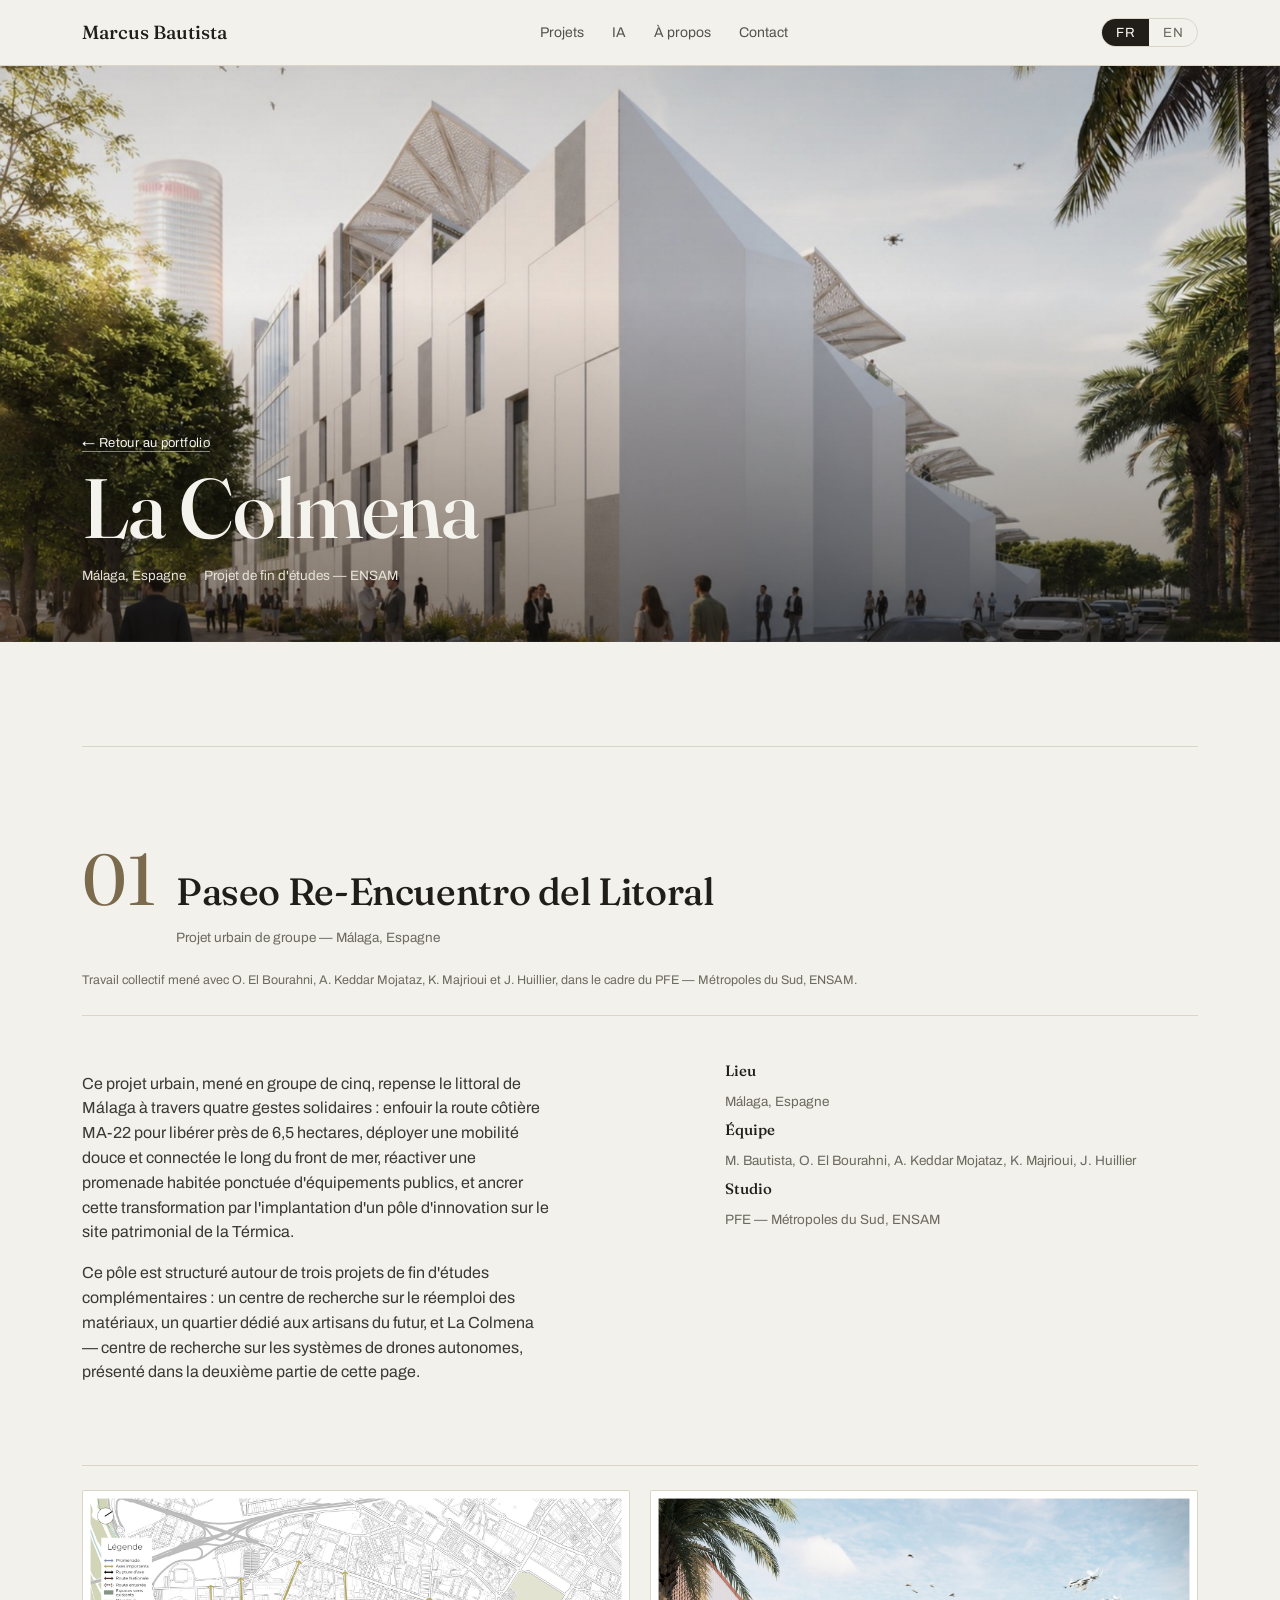
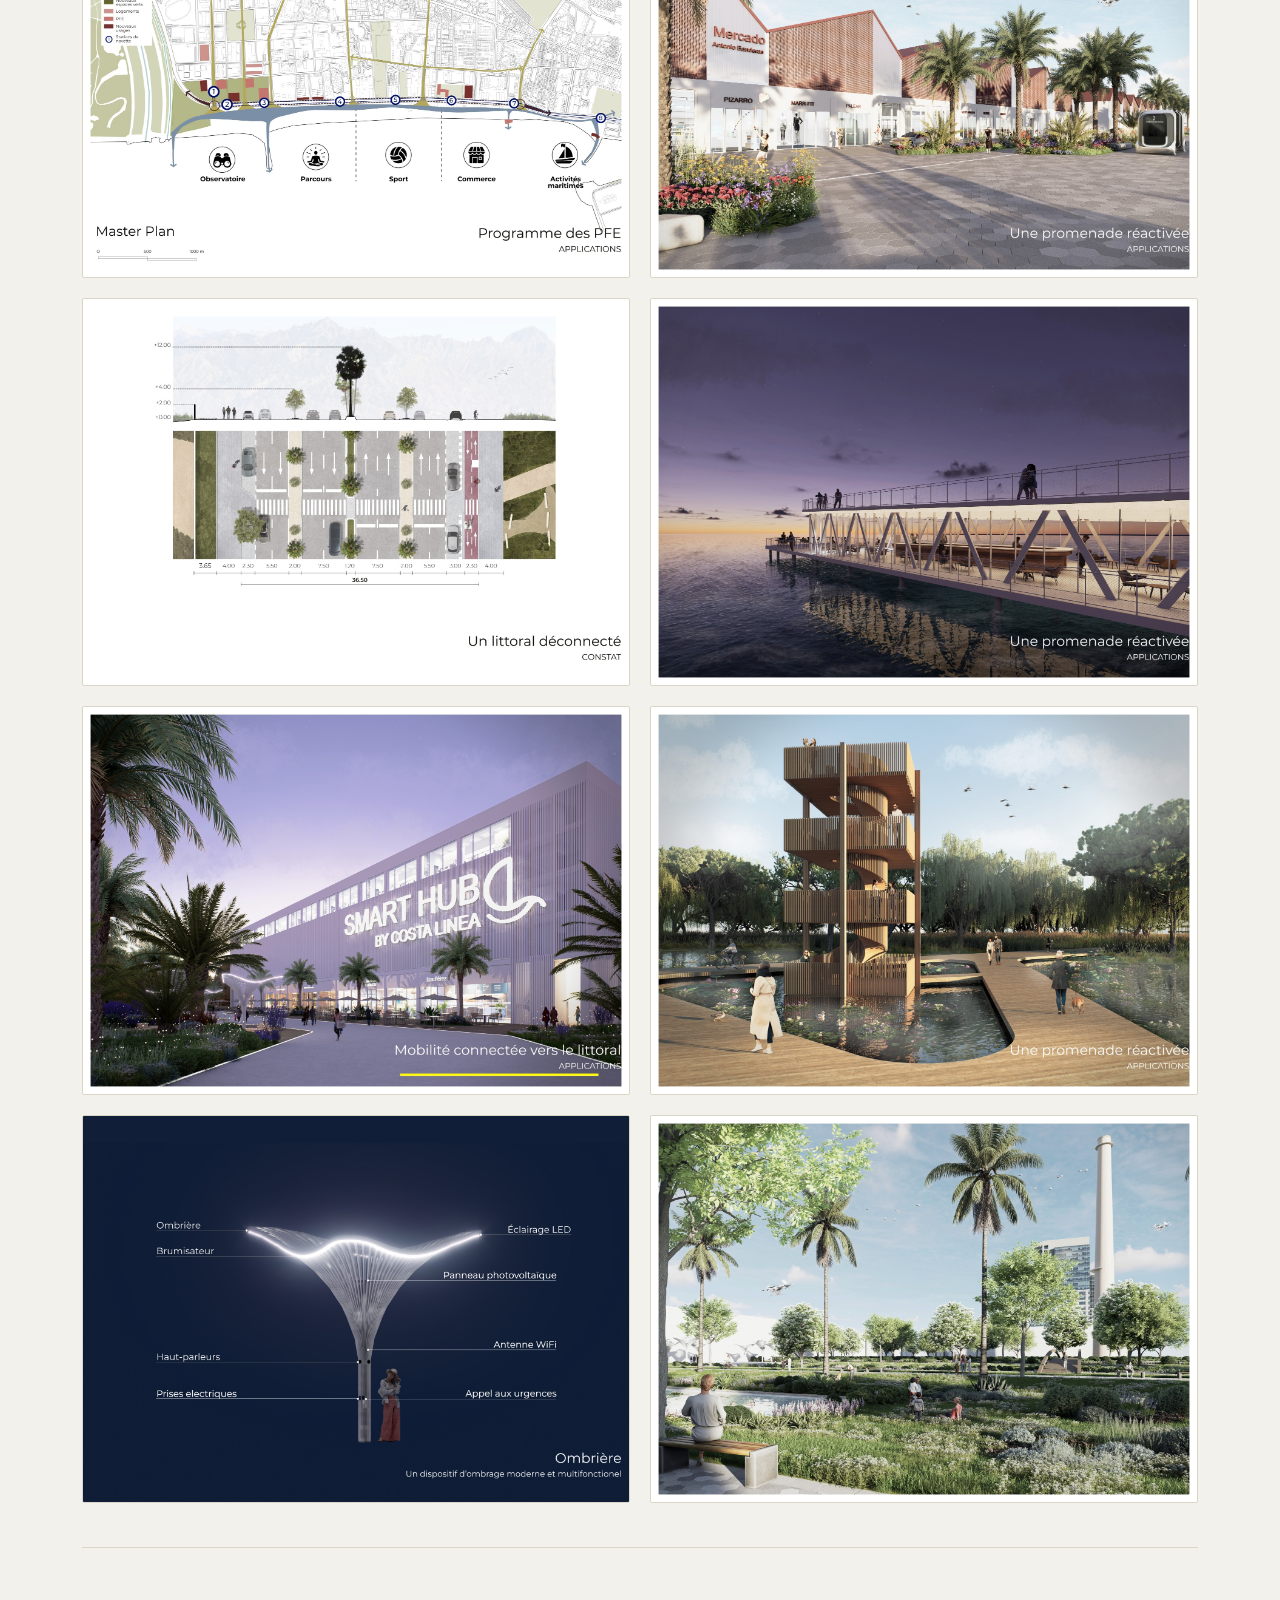
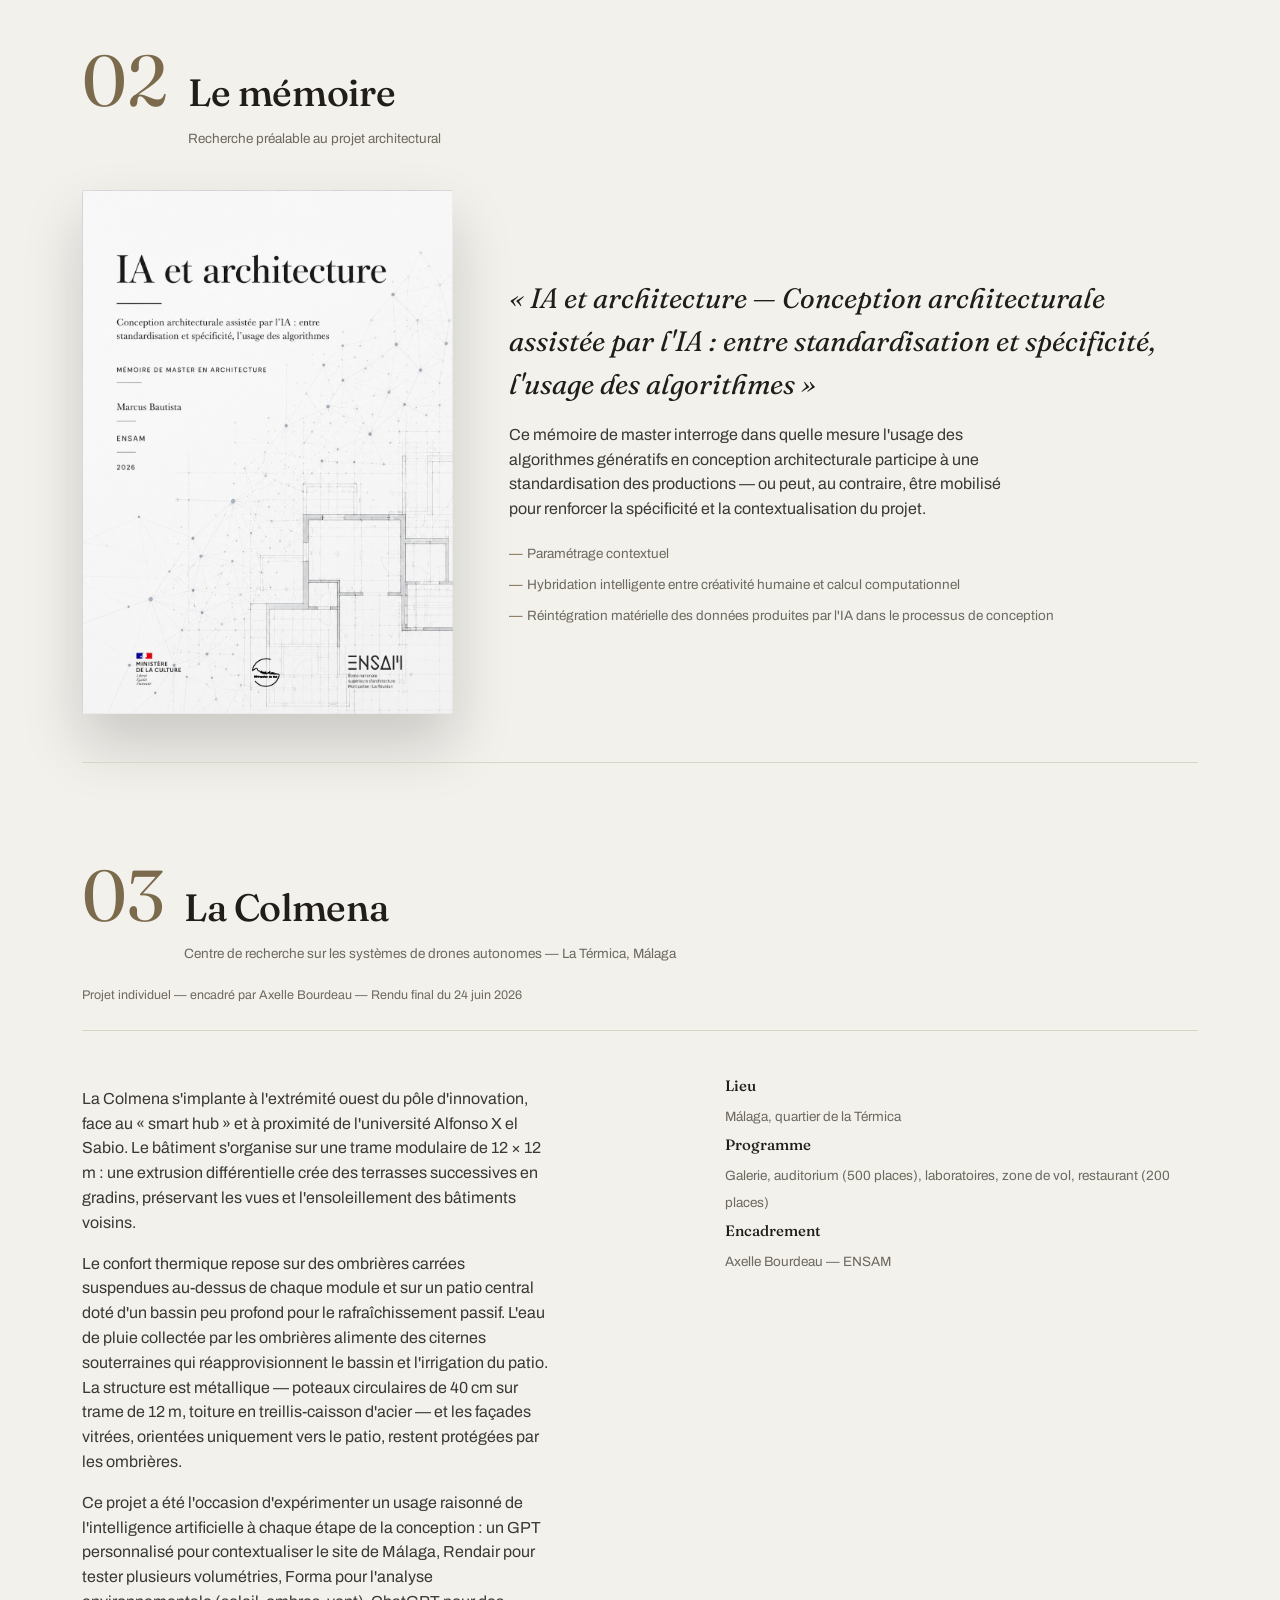
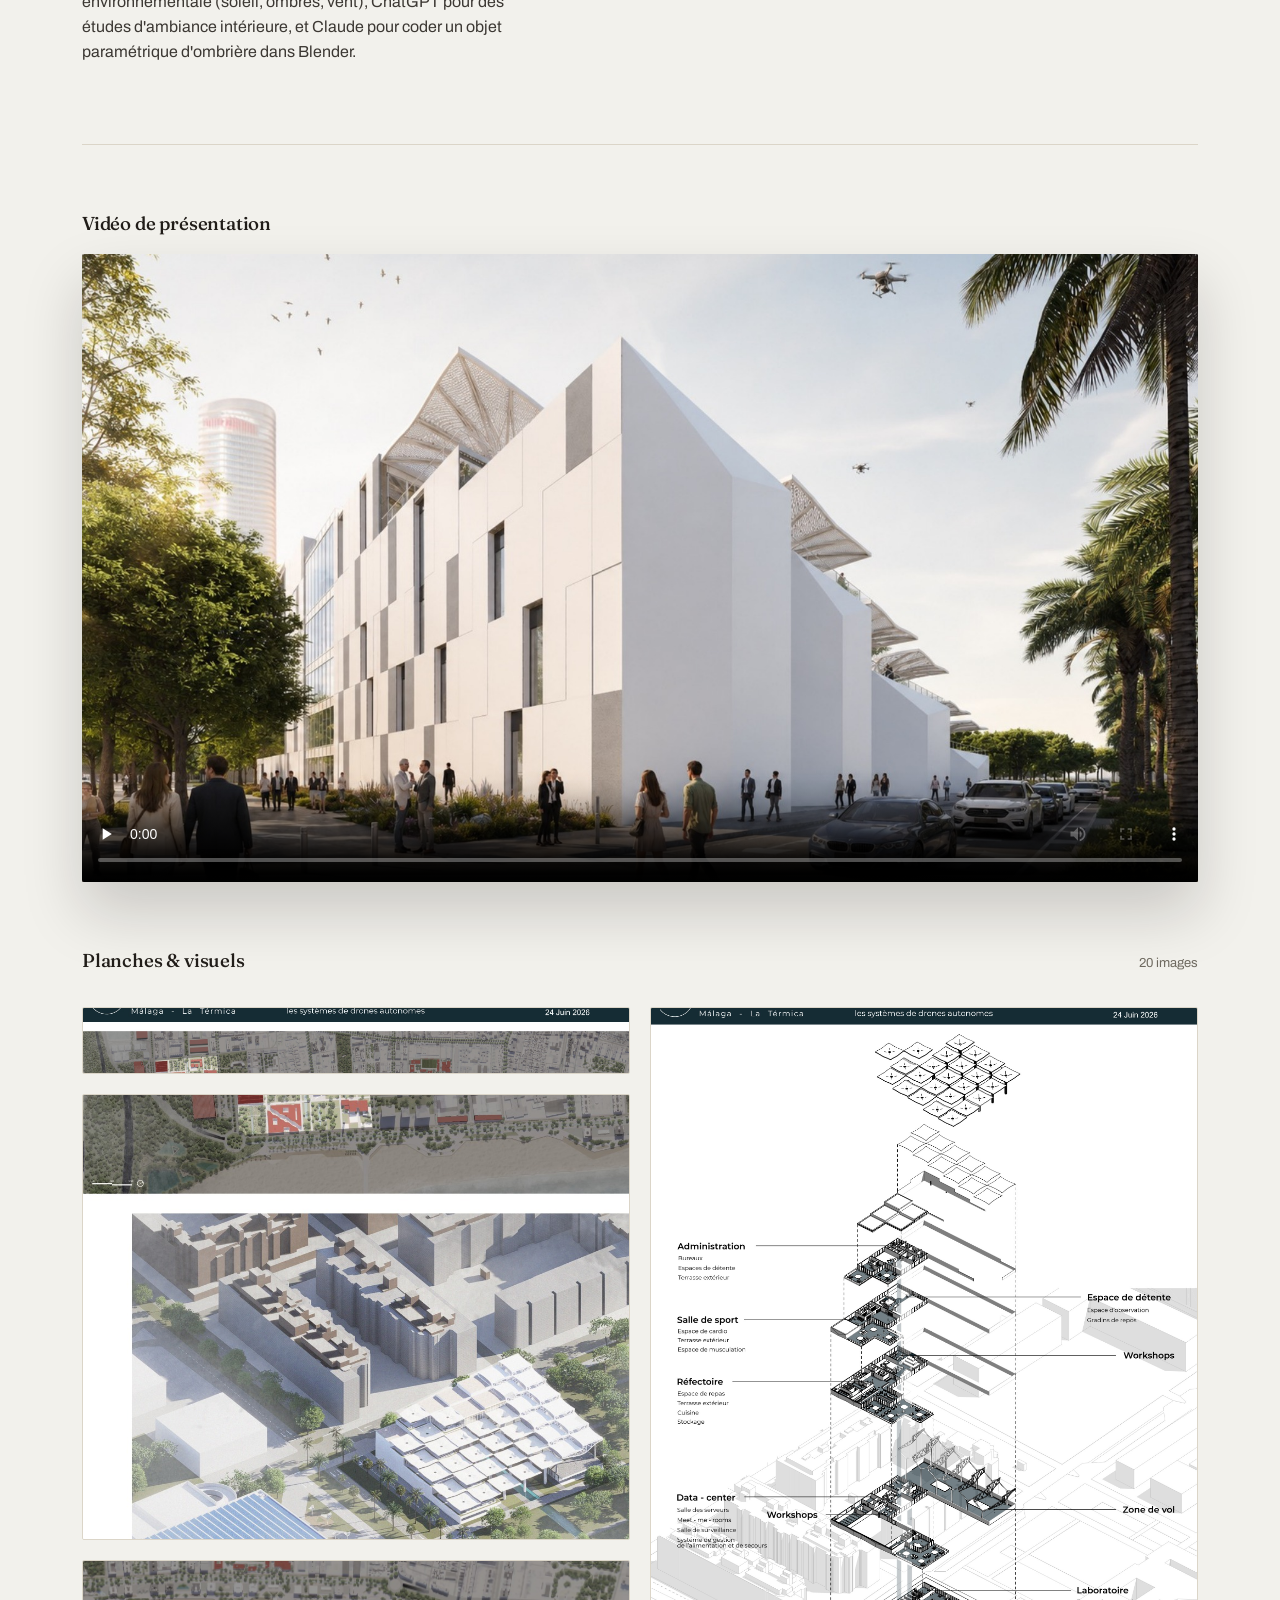
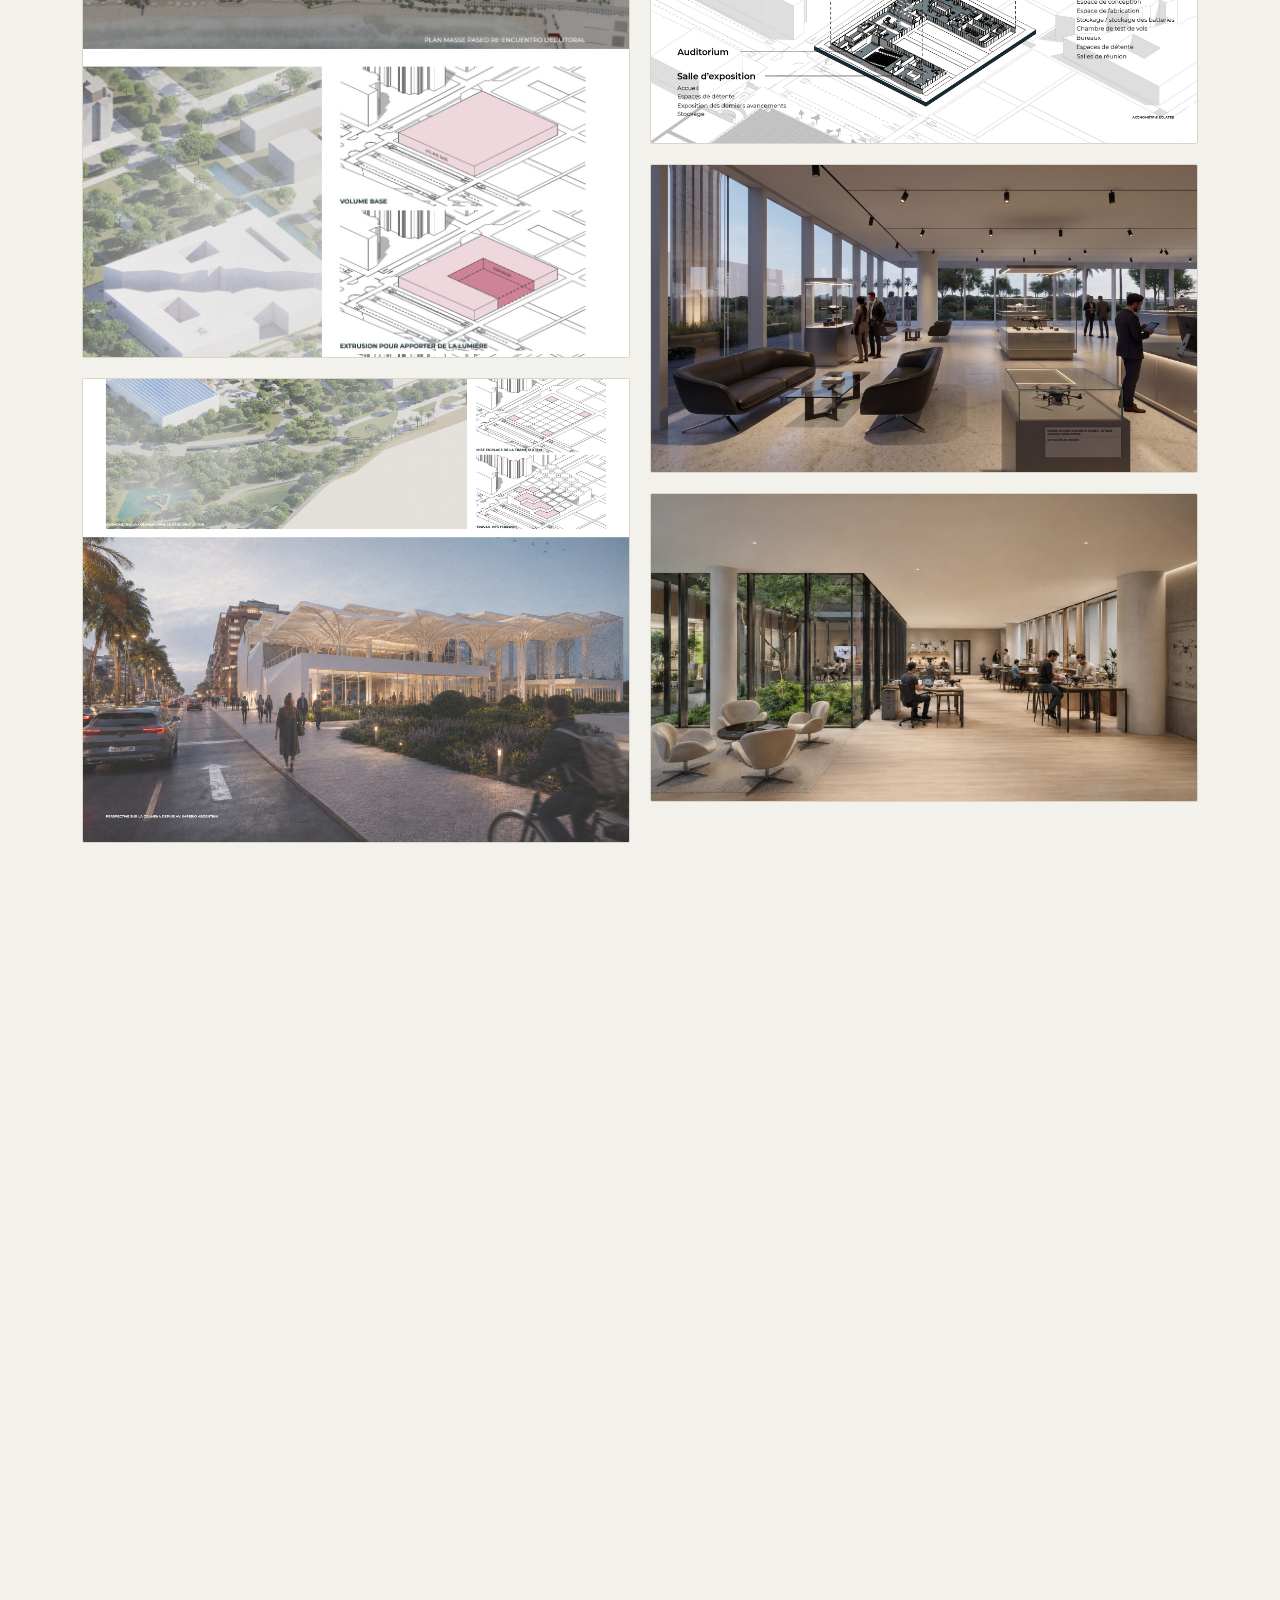
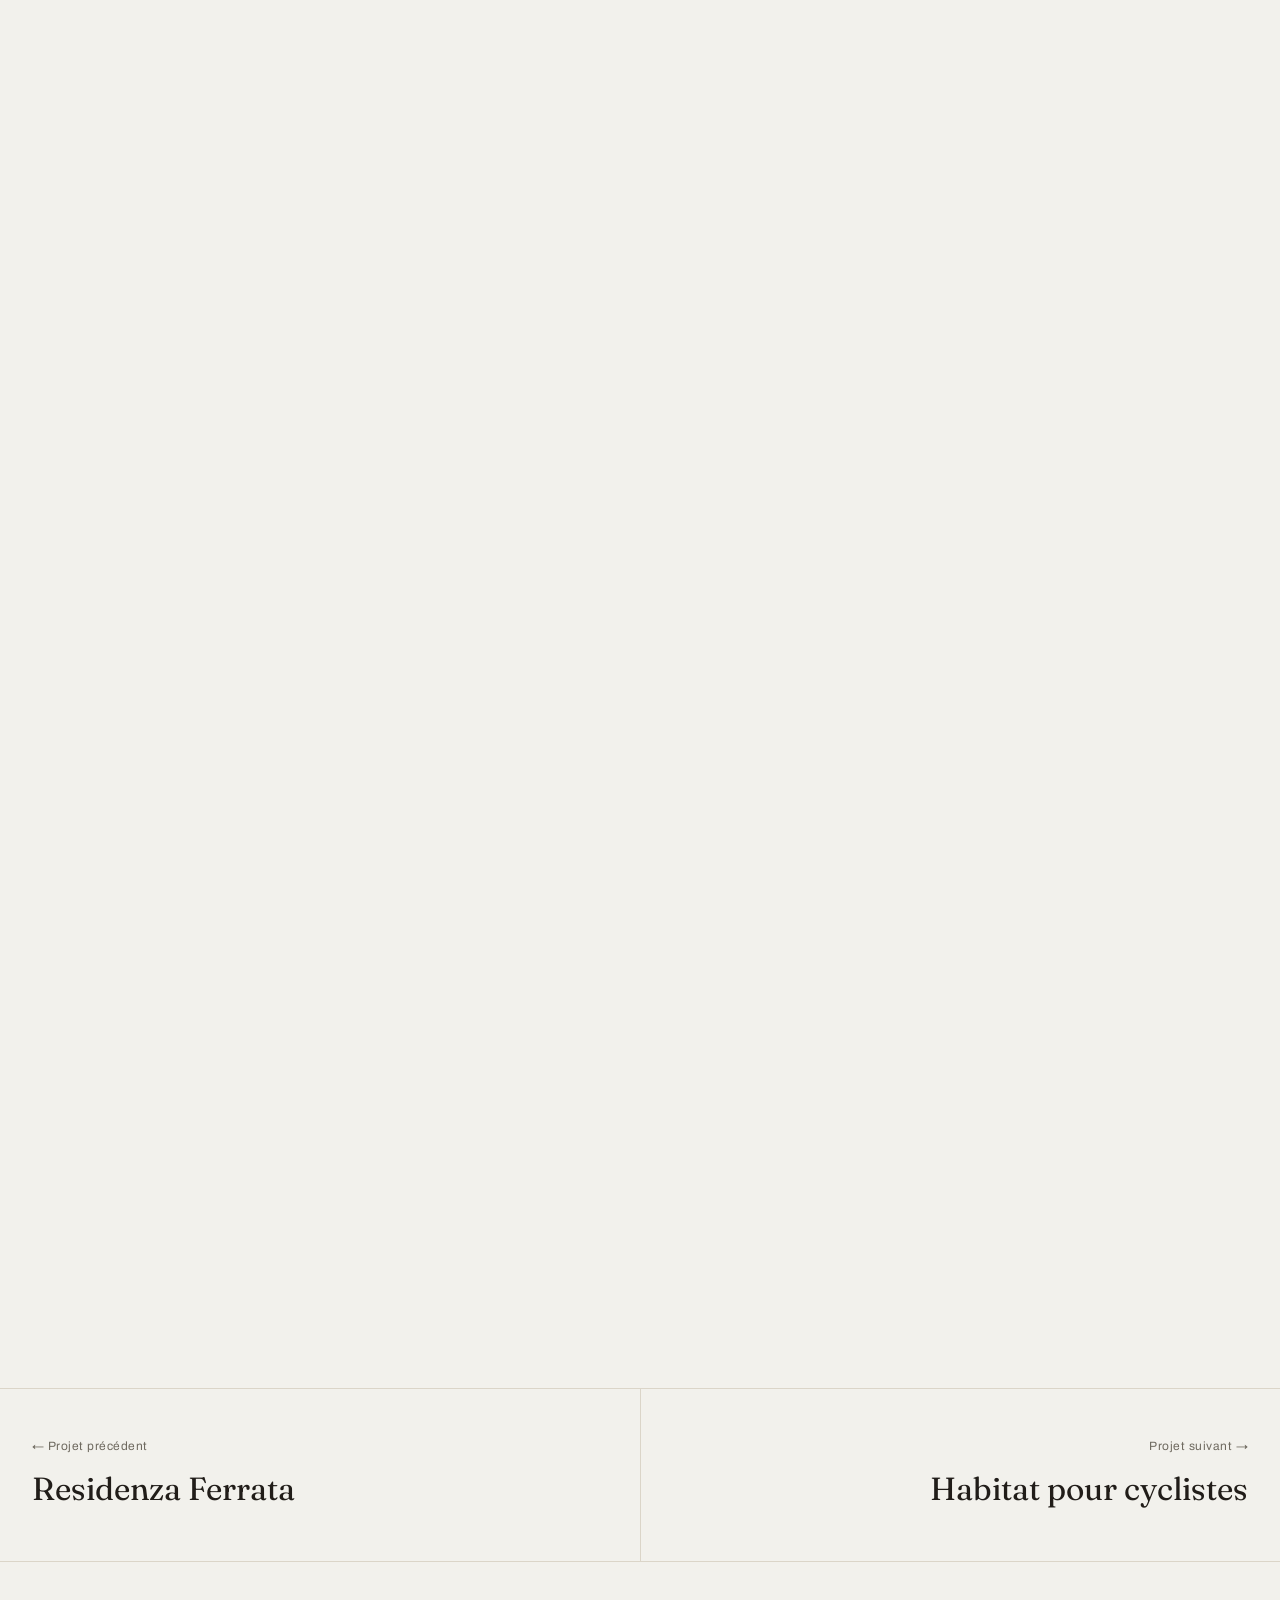
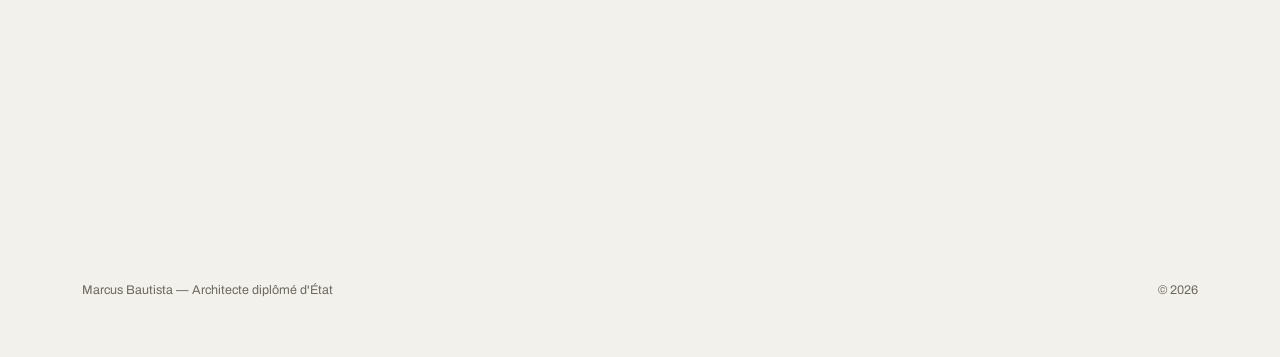
==== proyectos/colmena.html @ 97f04e9f "Agregar dos ultimos proyectos: Residenza Ferrata (S8) y La Colmena (PFE, con proyecto urbano de grup" ====
<!DOCTYPE html>
<html lang="fr">
<head>
<meta charset="UTF-8">
<meta name="viewport" content="width=device-width, initial-scale=1.0">
<title>La Colmena — Marcus Bautista</title>
<meta name="description" content="La Colmena — Projet de fin d'études, Málaga — Marcus Bautista, portfolio d'architecture.">
<link rel="preconnect" href="https://fonts.googleapis.com">
<link rel="preconnect" href="https://fonts.gstatic.com" crossorigin>
<link href="https://fonts.googleapis.com/css2?family=Fraunces:ital,opsz,wght@0,9..144,300;0,9..144,400;0,9..144,500;0,9..144,600;1,9..144,400;1,9..144,500&family=Archivo:wght@400;500;600&display=swap" rel="stylesheet">
<link rel="stylesheet" href="../assets/css/style.css">
</head>
<body data-lang="fr">

<header class="site">
  <div class="wrap">
    <a href="../index.html" class="brand">Marcus Bautista</a>
    <nav class="main">
      <a href="../index.html#projets"><span class="fr">Projets</span><span class="en">Work</span></a>
      <a href="../index.html#ia"><span class="fr">IA</span><span class="en">AI</span></a>
      <a href="../index.html#about"><span class="fr">À propos</span><span class="en">About</span></a>
      <a href="../index.html#contact">Contact</a>
    </nav>
    <div class="langswitch">
      <button data-setlang="fr" class="active">FR</button>
      <button data-setlang="en">EN</button>
    </div>
  </div>
</header>

<section class="hero sub" id="top">
  <img src="../assets/proyectos/colmena/colmena-20.jpg" alt="La Colmena">
  <div class="scrim"></div>
  <div class="content">
    <div class="breadcrumb"><a href="../index.html#projets">&larr; <span class="fr">Retour au portfolio</span><span class="en">Back to portfolio</span></a></div>
    <h1>La Colmena</h1>
    <div class="tag-row">
      <span>Málaga, Espagne</span>
      <span><span class="fr">Projet de fin d'études — ENSAM</span><span class="en">Graduation project — ENSAM</span></span>
    </div>
  </div>
</section>

<section class="project-body">
  <div class="wrap">

    <!-- PART 1 — URBAN PROJECT -->
    <div class="part-divider reveal">
      <div class="part-num">01</div>
      <div class="part-title">
        <h2><span class="fr">Paseo Re-Encuentro del Litoral</span><span class="en">Paseo Re-Encuentro del Litoral</span></h2>
        <div class="sub"><span class="fr">Projet urbain de groupe — Málaga, Espagne</span><span class="en">Group urban project — Málaga, Spain</span></div>
      </div>
    </div>
    <div class="part-credit">
      <span class="fr">Travail collectif mené avec O. El Bourahni, A. Keddar Mojataz, K. Majrioui et J. Huillier, dans le cadre du PFE — Métropoles du Sud, ENSAM.</span>
      <span class="en">Group work carried out with O. El Bourahni, A. Keddar Mojataz, K. Majrioui and J. Huillier, as part of the PFE — Métropoles du Sud studio, ENSAM.</span>
    </div>

    <div class="project-lead reveal">
      <div class="text">
        <p class="fr">Ce projet urbain, mené en groupe de cinq, repense le littoral de Málaga à travers quatre gestes solidaires : enfouir la route côtière MA-22 pour libérer près de 6,5 hectares, déployer une mobilité douce et connectée le long du front de mer, réactiver une promenade habitée ponctuée d'équipements publics, et ancrer cette transformation par l'implantation d'un pôle d'innovation sur le site patrimonial de la Térmica.</p>
        <p class="fr">Ce pôle est structuré autour de trois projets de fin d'études complémentaires : un centre de recherche sur le réemploi des matériaux, un quartier dédié aux artisans du futur, et La Colmena — centre de recherche sur les systèmes de drones autonomes, présenté dans la deuxième partie de cette page.</p>
        <p class="en">This urban project, developed by a team of five, rethinks Málaga's coastline through four complementary moves: burying the MA-22 coastal road to free up nearly 6.5 hectares, introducing soft, connected mobility along the waterfront, reactivating an inhabited promenade punctuated with public amenities, and anchoring the transformation with an innovation hub on the heritage site of La Térmica.</p>
        <p class="en">This hub is structured around three complementary graduation projects: a research centre on material reuse, a district for the "artisans of the future," and La Colmena — a research centre for autonomous drone systems, presented in the second part of this page.</p>
      </div>
      <div class="facts">
      <div><strong><span class="fr">Lieu</span><span class="en">Location</span></strong>Málaga, Espagne</div>
      <div><strong><span class="fr">Équipe</span><span class="en">Team</span></strong>M. Bautista, O. El Bourahni, A. Keddar Mojataz, K. Majrioui, J. Huillier</div>
      <div><strong><span class="fr">Studio</span><span class="en">Studio</span></strong><span class="fr">PFE — Métropoles du Sud, ENSAM</span><span class="en">PFE — Métropoles du Sud, ENSAM</span></div>
      </div>
    </div>

    <div class="gallery-grid">
      <figure class="reveal"><img src="../assets/proyectos/urbano/urbano-01.jpg" alt="urbano — Plan masse et programme des PFE" data-full="../assets/proyectos/urbano/urbano-01.jpg" loading="lazy"></figure>
      <figure class="reveal"><img src="../assets/proyectos/urbano/urbano-02.jpg" alt="urbano — Palette minérale et végétale" data-full="../assets/proyectos/urbano/urbano-02.jpg" loading="lazy"></figure>
      <figure class="reveal"><img src="../assets/proyectos/urbano/urbano-03.jpg" alt="urbano — Smart Hub by Costa Linea" data-full="../assets/proyectos/urbano/urbano-03.jpg" loading="lazy"></figure>
      <figure class="reveal"><img src="../assets/proyectos/urbano/urbano-04.jpg" alt="urbano — Ombrière, dispositif connecté" data-full="../assets/proyectos/urbano/urbano-04.jpg" loading="lazy"></figure>
      <figure class="reveal"><img src="../assets/proyectos/urbano/urbano-05.jpg" alt="urbano — Mercado Antonio Banderas" data-full="../assets/proyectos/urbano/urbano-05.jpg" loading="lazy"></figure>
      <figure class="reveal"><img src="../assets/proyectos/urbano/urbano-06.jpg" alt="urbano — Ponton-restaurant au crépuscule" data-full="../assets/proyectos/urbano/urbano-06.jpg" loading="lazy"></figure>
      <figure class="reveal"><img src="../assets/proyectos/urbano/urbano-07.jpg" alt="urbano — Tour d'observation en bois" data-full="../assets/proyectos/urbano/urbano-07.jpg" loading="lazy"></figure>
      <figure class="reveal"><img src="../assets/proyectos/urbano/urbano-08.jpg" alt="urbano — Vue sur le parc et la cheminée de la Térmica" data-full="../assets/proyectos/urbano/urbano-08.jpg" loading="lazy"></figure>
    </div>

    <!-- PART 2 — MEMOIRE TRANSITION -->
    <div class="part-divider reveal">
      <div class="part-num">02</div>
      <div class="part-title">
        <h2><span class="fr">Le mémoire</span><span class="en">The dissertation</span></h2>
        <div class="sub"><span class="fr">Recherche préalable au projet architectural</span><span class="en">Research preceding the architecture project</span></div>
      </div>
    </div>

    <div class="memoire-card reveal">
      <figure><img src="../assets/proyectos/colmena/memoire-cover.jpg" alt="Mémoire — IA et architecture"></figure>
      <div class="text">
        <div class="thesis-title">
          <span class="fr">« IA et architecture — Conception architecturale assistée par l'IA : entre standardisation et spécificité, l'usage des algorithmes »</span>
          <span class="en">“AI and Architecture — AI-assisted architectural design: between standardisation and specificity, the use of algorithms”</span>
        </div>
        <p class="fr">Ce mémoire de master interroge dans quelle mesure l'usage des algorithmes génératifs en conception architecturale participe à une standardisation des productions — ou peut, au contraire, être mobilisé pour renforcer la spécificité et la contextualisation du projet.</p>
        <p class="en">This master's dissertation examines the extent to which the use of generative algorithms in architectural design contributes to a standardisation of output — or can, on the contrary, be mobilised to reinforce the specificity and contextual grounding of a project.</p>
        <ul class="axes-list">
          <li><span class="fr">Paramétrage contextuel</span><span class="en">Contextual parameterisation</span></li>
          <li><span class="fr">Hybridation intelligente entre créativité humaine et calcul computationnel</span><span class="en">Intelligent hybridisation of human creativity and computation</span></li>
          <li><span class="fr">Réintégration matérielle des données produites par l'IA dans le processus de conception</span><span class="en">Material reintegration of AI-generated data into the design process</span></li>
        </ul>
      </div>
    </div>

    <!-- PART 3 — LA COLMENA -->
    <div class="part-divider reveal">
      <div class="part-num">03</div>
      <div class="part-title">
        <h2>La Colmena</h2>
        <div class="sub"><span class="fr">Centre de recherche sur les systèmes de drones autonomes — La Térmica, Málaga</span><span class="en">Research centre for autonomous drone systems — La Térmica, Málaga</span></div>
      </div>
    </div>
    <div class="part-credit">
      <span class="fr">Projet individuel — encadré par Axelle Bourdeau — Rendu final du 24 juin 2026</span>
      <span class="en">Individual project — supervised by Axelle Bourdeau — Final review, 24 June 2026</span>
    </div>

    <div class="project-lead reveal">
      <div class="text">
        <p class="fr">La Colmena s'implante à l'extrémité ouest du pôle d'innovation, face au « smart hub » et à proximité de l'université Alfonso X el Sabio. Le bâtiment s'organise sur une trame modulaire de 12 × 12 m : une extrusion différentielle crée des terrasses successives en gradins, préservant les vues et l'ensoleillement des bâtiments voisins.</p>
        <p class="fr">Le confort thermique repose sur des ombrières carrées suspendues au-dessus de chaque module et sur un patio central doté d'un bassin peu profond pour le rafraîchissement passif. L'eau de pluie collectée par les ombrières alimente des citernes souterraines qui réapprovisionnent le bassin et l'irrigation du patio. La structure est métallique — poteaux circulaires de 40 cm sur trame de 12 m, toiture en treillis-caisson d'acier — et les façades vitrées, orientées uniquement vers le patio, restent protégées par les ombrières.</p>
        <p class="fr">Ce projet a été l'occasion d'expérimenter un usage raisonné de l'intelligence artificielle à chaque étape de la conception : un GPT personnalisé pour contextualiser le site de Málaga, Rendair pour tester plusieurs volumétries, Forma pour l'analyse environnementale (soleil, ombres, vent), ChatGPT pour des études d'ambiance intérieure, et Claude pour coder un objet paramétrique d'ombrière dans Blender.</p>
        <p class="en">La Colmena stands at the western edge of the innovation hub, facing the "smart hub" and close to the Alfonso X el Sabio University. The building is organised on a 12 × 12 m modular grid: a differential extrusion creates successive stepped terraces, preserving the views and sunlight of neighbouring buildings.</p>
        <p class="en">Thermal comfort relies on square shading canopies suspended above each module and on a central patio with a shallow water basin for passive cooling. Rainwater collected by the canopies feeds underground cisterns that replenish the basin and irrigate the patio. The structure is steel — circular columns 40 cm in diameter on a 12 m grid, a steel box-lattice roof — and the glazed façades, facing only the patio, stay protected by the canopies.</p>
        <p class="en">This project was an opportunity to experiment with a deliberate use of artificial intelligence at every stage of the design process: a custom GPT to contextualise the Málaga site, Rendair to test several massing options, Forma for environmental analysis (sun, shadows, wind), ChatGPT for interior-ambiance studies, and Claude to code a parametric canopy object in Blender.</p>
      </div>
      <div class="facts">
      <div><strong><span class="fr">Lieu</span><span class="en">Location</span></strong><span class="fr">Málaga, quartier de la Térmica</span><span class="en">Málaga, La Térmica district</span></div>
      <div><strong><span class="fr">Programme</span><span class="en">Programme</span></strong><span class="fr">Galerie, auditorium (500 places), laboratoires, zone de vol, restaurant (200 places)</span><span class="en">Gallery, 500-seat auditorium, labs, flight-test zone, 200-seat restaurant</span></div>
      <div><strong><span class="fr">Encadrement</span><span class="en">Supervision</span></strong>Axelle Bourdeau — ENSAM</div>
      </div>
    </div>

    <div class="gallery-head reveal">
      <h3><span class="fr">Vidéo de présentation</span><span class="en">Presentation video</span></h3>
    </div>
    <div class="video-wrap reveal">
      <video controls preload="none" poster="../assets/proyectos/colmena/colmena-20.jpg">
        <source src="../assets/proyectos/colmena/la-colmena-video.mp4" type="video/mp4">
      </video>
    </div>

    <div class="gallery-head reveal">
      <h3><span class="fr">Planches &amp; visuels</span><span class="en">Sheets &amp; visuals</span></h3>
      <div class="count">20 <span class="fr">images</span><span class="en">images</span></div>
    </div>
    <div class="gallery-grid">
      <figure class="reveal"><img src="../assets/proyectos/colmena/colmena-01.jpg" alt="colmena — Plan masse, Paseo Re-Encuentro del Litoral" data-full="../assets/proyectos/colmena/colmena-01.jpg" loading="lazy"></figure>
      <figure class="reveal"><img src="../assets/proyectos/colmena/colmena-02.jpg" alt="colmena — Axonométrie dans le parc d'innovation" data-full="../assets/proyectos/colmena/colmena-02.jpg" loading="lazy"></figure>
      <figure class="reveal"><img src="../assets/proyectos/colmena/colmena-03.jpg" alt="colmena — Étude morphologique en 4 étapes" data-full="../assets/proyectos/colmena/colmena-03.jpg" loading="lazy"></figure>
      <figure class="reveal"><img src="../assets/proyectos/colmena/colmena-04.jpg" alt="colmena — Perspective nocturne depuis l'Avenida Imperio Argentina" data-full="../assets/proyectos/colmena/colmena-04.jpg" loading="lazy"></figure>
      <figure class="reveal"><img src="../assets/proyectos/colmena/colmena-05.jpg" alt="colmena — Coupe urbaine 1/900" data-full="../assets/proyectos/colmena/colmena-05.jpg" loading="lazy"></figure>
      <figure class="reveal"><img src="../assets/proyectos/colmena/colmena-06.jpg" alt="colmena — Plan du rez-de-chaussée 1/300" data-full="../assets/proyectos/colmena/colmena-06.jpg" loading="lazy"></figure>
      <figure class="reveal"><img src="../assets/proyectos/colmena/colmena-07.jpg" alt="colmena — Vue sur la façade sud depuis le parc" data-full="../assets/proyectos/colmena/colmena-07.jpg" loading="lazy"></figure>
      <figure class="reveal"><img src="../assets/proyectos/colmena/colmena-08.jpg" alt="colmena — Coupe AA' 1/200" data-full="../assets/proyectos/colmena/colmena-08.jpg" loading="lazy"></figure>
      <figure class="reveal"><img src="../assets/proyectos/colmena/colmena-09.jpg" alt="colmena — Coupe BB' 1/200" data-full="../assets/proyectos/colmena/colmena-09.jpg" loading="lazy"></figure>
      <figure class="reveal"><img src="../assets/proyectos/colmena/colmena-10.jpg" alt="colmena — Détail de l'ombrière et récupération d'eau" data-full="../assets/proyectos/colmena/colmena-10.jpg" loading="lazy"></figure>
      <figure class="reveal"><img src="../assets/proyectos/colmena/colmena-11.jpg" alt="colmena — Perspective sur la terrasse de la salle" data-full="../assets/proyectos/colmena/colmena-11.jpg" loading="lazy"></figure>
      <figure class="reveal"><img src="../assets/proyectos/colmena/colmena-12.jpg" alt="colmena — Axonométrie éclatée du programme" data-full="../assets/proyectos/colmena/colmena-12.jpg" loading="lazy"></figure>
      <figure class="reveal"><img src="../assets/proyectos/colmena/colmena-13.jpg" alt="colmena — Rendu intérieur, galerie d'exposition" data-full="../assets/proyectos/colmena/colmena-13.jpg" loading="lazy"></figure>
      <figure class="reveal"><img src="../assets/proyectos/colmena/colmena-14.jpg" alt="colmena — Rendu intérieur, espace de travail" data-full="../assets/proyectos/colmena/colmena-14.jpg" loading="lazy"></figure>
      <figure class="reveal"><img src="../assets/proyectos/colmena/colmena-15.jpg" alt="colmena — Vue sur la zone de vol au crépuscule" data-full="../assets/proyectos/colmena/colmena-15.jpg" loading="lazy"></figure>
      <figure class="reveal"><img src="../assets/proyectos/colmena/colmena-16.jpg" alt="colmena — Rendu intérieur, restaurant" data-full="../assets/proyectos/colmena/colmena-16.jpg" loading="lazy"></figure>
      <figure class="reveal"><img src="../assets/proyectos/colmena/colmena-17.jpg" alt="colmena — Perspective sur la terrasse, méditation" data-full="../assets/proyectos/colmena/colmena-17.jpg" loading="lazy"></figure>
      <figure class="reveal"><img src="../assets/proyectos/colmena/colmena-18.jpg" alt="colmena — Étude volumétrique, maquette blanche" data-full="../assets/proyectos/colmena/colmena-18.jpg" loading="lazy"></figure>
      <figure class="reveal"><img src="../assets/proyectos/colmena/colmena-19.jpg" alt="colmena — Vue aérienne avec drone de livraison" data-full="../assets/proyectos/colmena/colmena-19.jpg" loading="lazy"></figure>
      <figure class="reveal"><img src="../assets/proyectos/colmena/colmena-20.jpg" alt="colmena — Vue aérienne" data-full="../assets/proyectos/colmena/colmena-20.jpg" loading="lazy"></figure>
    </div>
  </div>
</section>

<div class="project-nav">
  <a class="prev" href="ferrata.html">
    <div class="eyebrow">&larr; <span class="fr">Projet précédent</span><span class="en">Previous project</span></div>
    <div class="name">Residenza Ferrata</div>
  </a>
  <a class="next" href="habitat.html">
    <div class="eyebrow"><span class="fr">Projet suivant</span><span class="en">Next project</span> &rarr;</div>
    <div class="name"><span class="fr">Habitat pour cyclistes</span><span class="en">Cyclists' Habitat</span></div>
  </a>
</div>

<footer class="site" id="contact">
  <div class="wrap">
    <div class="row reveal">
      <h2><span class="fr">Discutons de votre prochain projet.</span><span class="en">Let's talk about your next project.</span></h2>
      <div class="contact-block">
        <div><a href="mailto:architecturemarcusbp@gmail.com">architecturemarcusbp@gmail.com</a></div>
        <div>+33 7 60 18 52 70</div>
        <div>Toulouse, France</div>
      </div>
    </div>
    <div class="bottom">
      <span>Marcus Bautista — <span class="fr">Architecte diplômé d'État</span><span class="en">Licensed Architect</span></span>
      <span>© 2026</span>
    </div>
  </div>
</footer>

<script src="../assets/js/main.js"></script>
</body>
</html>
---- assets/css/style.css ----
:root{
  --bg:#F2F1EC;
  --ink:#211D19;
  --muted:#6E695F;
  --accent:#7C6A4C;
  --border:#DBD5C8;
  --paper:#FBFAF7;
  --maxw:1180px;
}
*{box-sizing:border-box;}
html{scroll-behavior:smooth;}
body{
  margin:0;
  background:var(--bg);
  color:var(--ink);
  font-family:'Archivo',sans-serif;
  font-size:16px;
  line-height:1.55;
  -webkit-font-smoothing:antialiased;
}
h1,h2,h3,.serif{
  font-family:'Fraunces',serif;
  font-weight:500;
  letter-spacing:-0.01em;
  margin:0;
}
a{color:inherit;}
img{max-width:100%;display:block;}
.wrap{max-width:var(--maxw);margin:0 auto;padding:0 32px;}

/* language toggling */
[data-lang="fr"] .en{display:none;}
[data-lang="en"] .fr{display:none;}

/* motion: respect user preference */
@media (prefers-reduced-motion: reduce){
  *{animation-duration:0.001ms !important;animation-iteration-count:1 !important;transition-duration:0.001ms !important;scroll-behavior:auto !important;}
}

/* scroll reveal */
.reveal{opacity:0;transform:translateY(22px);transition:opacity .7s cubic-bezier(.2,.7,.2,1), transform .7s cubic-bezier(.2,.7,.2,1);}
.reveal.visible{opacity:1;transform:translateY(0);}
.reveal-stagger > *{opacity:0;transform:translateY(18px);transition:opacity .6s cubic-bezier(.2,.7,.2,1), transform .6s cubic-bezier(.2,.7,.2,1);}
.reveal-stagger.visible > *{opacity:1;transform:translateY(0);}
.reveal-stagger.visible > *:nth-child(1){transition-delay:.02s;}
.reveal-stagger.visible > *:nth-child(2){transition-delay:.08s;}
.reveal-stagger.visible > *:nth-child(3){transition-delay:.14s;}
.reveal-stagger.visible > *:nth-child(4){transition-delay:.20s;}
.reveal-stagger.visible > *:nth-child(5){transition-delay:.26s;}
.reveal-stagger.visible > *:nth-child(6){transition-delay:.32s;}
.reveal-stagger.visible > *:nth-child(n+7){transition-delay:.36s;}

/* header */
header.site{
  position:sticky;top:0;z-index:50;
  background:rgba(242,241,236,0.88);
  backdrop-filter:blur(8px);
  border-bottom:1px solid var(--border);
}
header.site .wrap{
  display:flex;align-items:center;justify-content:space-between;
  padding-top:18px;padding-bottom:18px;
}
.brand{font-family:'Fraunces',serif;font-size:19px;font-weight:500;text-decoration:none;}
nav.main{display:flex;gap:28px;align-items:center;}
nav.main a{font-size:14px;text-decoration:none;color:var(--ink);opacity:0.75;transition:opacity .2s;}
nav.main a:hover{opacity:1;}
.langswitch{display:flex;gap:0;border:1px solid var(--border);border-radius:20px;overflow:hidden;font-size:12px;}
.langswitch button{
  border:none;background:transparent;padding:6px 14px;cursor:pointer;
  font-family:'Archivo',sans-serif;color:var(--muted);letter-spacing:0.03em;
  transition:background .25s ease, color .25s ease;
}
.langswitch button.active{background:var(--ink);color:var(--paper);}
body.lightbox-open header.site{backdrop-filter:none;position:static;}
@media (max-width:700px){
  nav.main{display:none;}
}

/* hero */
section.hero{position:relative;height:88vh;min-height:560px;overflow:hidden;}
section.hero img{
  position:absolute;inset:0;width:100%;height:100%;object-fit:cover;
  transform:scale(1.08);
  animation:heroZoom 1.6s cubic-bezier(.2,.7,.2,1) forwards;
}
@keyframes heroZoom{ to{ transform:scale(1); } }
section.hero .scrim{
  position:absolute;inset:0;
  background:linear-gradient(180deg, rgba(20,18,15,0.15) 0%, rgba(20,18,15,0.05) 40%, rgba(20,18,15,0.55) 100%);
}
section.hero .content{
  position:absolute;left:0;right:0;bottom:0;padding:0 32px 56px;
  max-width:var(--maxw);margin:0 auto;color:#F5F3ED;
}
section.hero .content > *{
  opacity:0;transform:translateY(16px);
  animation:heroUp .9s cubic-bezier(.2,.7,.2,1) forwards;
}
section.hero .content h1{animation-delay:.25s;}
section.hero .content p{animation-delay:.45s;}
section.hero .content .breadcrumb{animation-delay:.1s;}
@keyframes heroUp{ to{ opacity:1; transform:translateY(0); } }
section.hero h1{font-size:clamp(38px,7vw,84px);line-height:0.98;color:#F5F3ED;}
section.hero .role{
  font-size:15px;letter-spacing:0.02em;color:#E7E3D8;margin-top:14px;
  max-width:520px;
}
.scrolldown{
  position:absolute;right:32px;bottom:28px;color:#F5F3ED;opacity:0.85;
  animation:bob 2.2s ease-in-out infinite;
}
@keyframes bob{ 0%,100%{transform:translateY(0);} 50%{transform:translateY(6px);} }

/* subpage hero (shorter) */
section.hero.sub{height:64vh;min-height:420px;}
section.hero .breadcrumb{
  font-size:13px;letter-spacing:.03em;margin-bottom:14px;
}
section.hero .breadcrumb a{text-decoration:none;border-bottom:1px solid rgba(245,243,237,.5);padding-bottom:1px;}
section.hero .breadcrumb a:hover{border-bottom-color:rgba(245,243,237,1);}
section.hero .tag-row{
  display:flex;gap:18px;flex-wrap:wrap;margin-top:16px;font-size:13.5px;color:#E7E3D8;
}

/* intro strip */
section.intro{padding:96px 0 64px;}
section.intro .row{display:flex;gap:64px;align-items:flex-start;}
section.intro .eyebrow{font-size:13px;color:var(--accent);letter-spacing:0.04em;margin-bottom:18px;}
section.intro p.lead{
  font-family:'Fraunces',serif;font-size:clamp(22px,3vw,32px);font-weight:400;
  line-height:1.35;max-width:760px;font-style:italic;
}
@media (max-width:800px){
  section.intro .row{flex-direction:column;gap:24px;}
}

/* projects index */
section.index{padding:40px 0 100px;border-top:1px solid var(--border);}
.index-list{border-top:1px solid var(--border);margin-top:24px;}
.index-row{
  display:flex;align-items:baseline;justify-content:space-between;
  padding:26px 0;border-bottom:1px solid var(--border);
  text-decoration:none;color:var(--ink);position:relative;cursor:pointer;
}
.index-row .num{font-size:13px;color:var(--muted);width:32px;flex:none;}
.index-row .name{
  font-family:'Fraunces',serif;font-size:clamp(24px,4vw,40px);font-weight:400;
  flex:1;transition:transform .35s cubic-bezier(.2,.8,.2,1);
}
.index-row .arrow{
  opacity:0;transform:translateX(-6px);
  transition:opacity .3s ease, transform .3s ease;
  margin-right:14px;color:var(--accent);
}
.index-row:hover .name{transform:translateX(10px);}
.index-row:hover .arrow{opacity:1;transform:translateX(0);}
.index-row .meta{font-size:13px;color:var(--muted);text-align:right;flex:none;padding-left:20px;}
.hover-preview{
  position:fixed;pointer-events:none;width:280px;height:190px;
  border-radius:2px;overflow:hidden;opacity:0;transform:scale(0.96);
  transition:opacity .2s ease, transform .2s ease;z-index:60;
  box-shadow:0 20px 40px rgba(20,18,15,0.25);
}
.hover-preview img{width:100%;height:100%;object-fit:cover;}
.hover-preview.visible{opacity:1;transform:scale(1);}
@media (max-width:800px){
  .hover-preview{display:none;}
  .index-row .meta{display:none;}
}

/* project sections (on-page teaser, index) */
section.project{padding:88px 0;border-top:1px solid var(--border);}
section.project .head{
  display:flex;justify-content:space-between;align-items:flex-end;gap:24px;
  margin-bottom:40px;flex-wrap:wrap;
}
section.project h2{font-size:clamp(32px,5vw,56px);}
section.project .tag{font-size:13px;color:var(--muted);text-align:right;line-height:1.6;}
.project-grid{display:grid;grid-template-columns:1.1fr 0.9fr;gap:56px;align-items:start;}
.project-grid .text p{max-width:46ch;color:#3C3833;}
.project-grid .text .note{
  margin-top:22px;padding:14px 16px;border-left:2px solid var(--accent);
  font-size:13.5px;color:var(--muted);max-width:46ch;
}
.project-grid figure{margin:0;overflow:hidden;border-radius:2px;}
.project-grid figure img{border-radius:2px;transition:transform .6s cubic-bezier(.2,.7,.2,1);}
.project-grid figure:hover img{transform:scale(1.045);}
figure.full{margin:40px 0 0;}
figure.full img{width:100%;border-radius:2px;}
.gallery-2{display:grid;grid-template-columns:1fr 1fr;gap:20px;margin-top:40px;}
@media (max-width:900px){
  .project-grid{grid-template-columns:1fr;}
  .gallery-2{grid-template-columns:1fr;}
}
.view-project{
  display:inline-flex;align-items:center;gap:10px;margin-top:28px;
  font-size:13.5px;letter-spacing:.03em;text-decoration:none;color:var(--ink);
  border-bottom:1px solid var(--ink);padding-bottom:3px;
  transition:gap .25s ease, opacity .25s ease;
}
.view-project:hover{gap:16px;}
.view-project svg{transition:transform .25s ease;}
.view-project:hover svg{transform:translateX(3px);}

/* AI section */
section.ai{padding:88px 0;border-top:1px solid var(--border);background:var(--paper);}
section.ai .text p{max-width:70ch;color:#3C3833;}
.ai-gallery{display:grid;grid-template-columns:repeat(3,1fr);gap:20px;margin-top:44px;}
.ai-gallery figure{margin:0;cursor:zoom-in;border-radius:2px;overflow:hidden;aspect-ratio:1/1;}
.ai-gallery img{border-radius:2px;aspect-ratio:1/1;object-fit:cover;width:100%;height:100%;transition:transform .6s cubic-bezier(.2,.7,.2,1);}
.ai-gallery figure:hover img{transform:scale(1.06);}
@media (max-width:800px){
  .ai-gallery{grid-template-columns:1fr 1fr;}
}

/* about */
section.about{padding:88px 0;border-top:1px solid var(--border);}
.about-grid{display:grid;grid-template-columns:1fr 1fr;gap:64px;}
.about-grid p{max-width:52ch;color:#3C3833;}
.skills-list{list-style:none;margin:0;padding:0;font-size:14px;}
.skills-list li{
  display:flex;justify-content:space-between;padding:10px 0;border-bottom:1px solid var(--border);
}
.skills-list li span:first-child{color:var(--muted);}
h3.small-head{font-size:13px;letter-spacing:0.04em;color:var(--accent);margin-bottom:16px;text-transform:none;}
@media (max-width:800px){
  .about-grid{grid-template-columns:1fr;gap:32px;}
}

/* contact / footer */
footer.site{padding:88px 0 56px;border-top:1px solid var(--border);}
footer.site .row{display:flex;justify-content:space-between;align-items:flex-end;flex-wrap:wrap;gap:32px;}
footer.site h2{font-size:clamp(30px,5vw,52px);max-width:600px;}
footer.site .contact-block{font-size:15px;line-height:2;}
footer.site .contact-block a{text-decoration:none;border-bottom:1px solid var(--border);}
footer.site .bottom{margin-top:70px;display:flex;justify-content:space-between;font-size:12.5px;color:var(--muted);flex-wrap:wrap;gap:10px;}

/* ============ project subpages ============ */
section.project-body{padding:80px 0;}
.project-lead{display:grid;grid-template-columns:1.1fr 0.9fr;gap:64px;align-items:start;padding-bottom:64px;border-bottom:1px solid var(--border);}
.project-lead .text p{max-width:52ch;color:#3C3833;}
.project-lead .text .note{
  margin-top:22px;padding:14px 16px;border-left:2px solid var(--accent);
  font-size:13.5px;color:var(--muted);max-width:52ch;
}
.project-lead .facts{font-size:13.5px;color:var(--muted);line-height:2;}
.project-lead .facts strong{display:block;color:var(--ink);font-family:'Fraunces',serif;font-size:15px;font-weight:500;margin-bottom:2px;}
@media (max-width:900px){
  .project-lead{grid-template-columns:1fr;gap:28px;}
}

.gallery-head{padding:64px 0 8px;display:flex;justify-content:space-between;align-items:baseline;flex-wrap:wrap;gap:12px;}
.gallery-head h2{font-size:clamp(22px,3vw,30px);}
.gallery-head .count{font-size:13px;color:var(--muted);}

.gallery-grid{
  column-count:2;column-gap:20px;padding:24px 0 0;
}
.gallery-grid figure{
  break-inside:avoid;margin:0 0 20px;border-radius:2px;overflow:hidden;cursor:zoom-in;
  background:var(--paper);border:1px solid var(--border);
}
.gallery-grid img{width:100%;display:block;transition:transform .5s cubic-bezier(.2,.7,.2,1), opacity .5s ease;}
.gallery-grid figure:hover img{transform:scale(1.03);}
@media (max-width:800px){
  .gallery-grid{column-count:1;}
}

/* lightbox */
.lightbox{
  position:fixed;inset:0;background:rgba(18,16,14,0.94);z-index:200;
  display:flex;align-items:center;justify-content:center;
  opacity:0;pointer-events:none;transition:opacity .25s ease;
  padding:5vh 5vw;
}
.lightbox.open{opacity:1;pointer-events:auto;}
.lightbox img{
  max-width:100%;max-height:88vh;margin:auto;border-radius:2px;
  box-shadow:0 30px 80px rgba(0,0,0,0.5);
  transform:scale(.97);transition:transform .25s ease;
}
.lightbox.open img{transform:scale(1);}
.lightbox .lb-close, .lightbox .lb-prev, .lightbox .lb-next{
  position:absolute;background:none;border:none;color:#F5F3ED;cursor:pointer;
  opacity:.75;transition:opacity .2s ease;padding:14px;
}
.lightbox .lb-close:hover, .lightbox .lb-prev:hover, .lightbox .lb-next:hover{opacity:1;}
.lightbox .lb-close{top:10px;right:14px;}
.lightbox .lb-prev{left:6px;top:50%;transform:translateY(-50%);}
.lightbox .lb-next{right:6px;top:50%;transform:translateY(-50%);}
.lightbox .lb-count{position:absolute;bottom:18px;left:0;right:0;text-align:center;color:#E7E3D8;font-size:12.5px;letter-spacing:.04em;}

/* multi-part project pages (urban + memoire + architecture) */
.part-divider{
  padding:96px 0 32px;border-top:1px solid var(--border);margin-top:24px;
  display:flex;align-items:baseline;gap:20px;flex-wrap:wrap;
}
.part-divider .part-num{
  font-family:'Fraunces',serif;font-size:clamp(40px,7vw,72px);color:var(--accent);
  line-height:1;font-weight:400;
}
.part-divider .part-title h2{font-size:clamp(24px,4vw,38px);}
.part-divider .part-title .sub{font-size:13.5px;color:var(--muted);margin-top:6px;}
.part-credit{
  font-size:12.5px;color:var(--muted);margin:-10px 0 40px;padding-bottom:24px;
  border-bottom:1px solid var(--border);
}
.memoire-card{
  display:grid;grid-template-columns:0.7fr 1.3fr;gap:56px;align-items:center;
  padding:8px 0 24px;
}
.memoire-card figure{margin:0;}
.memoire-card figure img{border-radius:2px;box-shadow:0 30px 60px rgba(20,18,15,0.18);}
.memoire-card .text p{color:#3C3833;max-width:56ch;}
.memoire-card .thesis-title{font-family:'Fraunces',serif;font-size:clamp(20px,3vw,28px);margin-bottom:14px;font-style:italic;}
.axes-list{list-style:none;margin:22px 0 0;padding:0;display:grid;gap:10px;}
.axes-list li{font-size:13.5px;color:var(--muted);padding-left:18px;position:relative;}
.axes-list li::before{content:"—";position:absolute;left:0;color:var(--accent);}
@media (max-width:800px){
  .memoire-card{grid-template-columns:1fr;gap:28px;}
}

.video-wrap{
  position:relative;width:100%;border-radius:2px;overflow:hidden;
  background:#000;margin:8px 0 0;box-shadow:0 30px 60px rgba(20,18,15,0.18);
}
.video-wrap video{width:100%;display:block;max-height:80vh;}

/* project prev/next nav */
.project-nav{
  border-top:1px solid var(--border);display:grid;grid-template-columns:1fr 1fr;
}
.project-nav a{
  display:block;padding:48px 32px;text-decoration:none;color:var(--ink);
  transition:background .25s ease;
}
.project-nav a:hover{background:var(--paper);}
.project-nav a.next{text-align:right;border-left:1px solid var(--border);}
.project-nav .eyebrow{font-size:12px;color:var(--muted);letter-spacing:.04em;margin-bottom:8px;}
.project-nav .name{font-family:'Fraunces',serif;font-size:clamp(22px,3.4vw,32px);}
@media (max-width:700px){
  .project-nav{grid-template-columns:1fr;}
  .project-nav a.next{border-left:none;border-top:1px solid var(--border);}
}
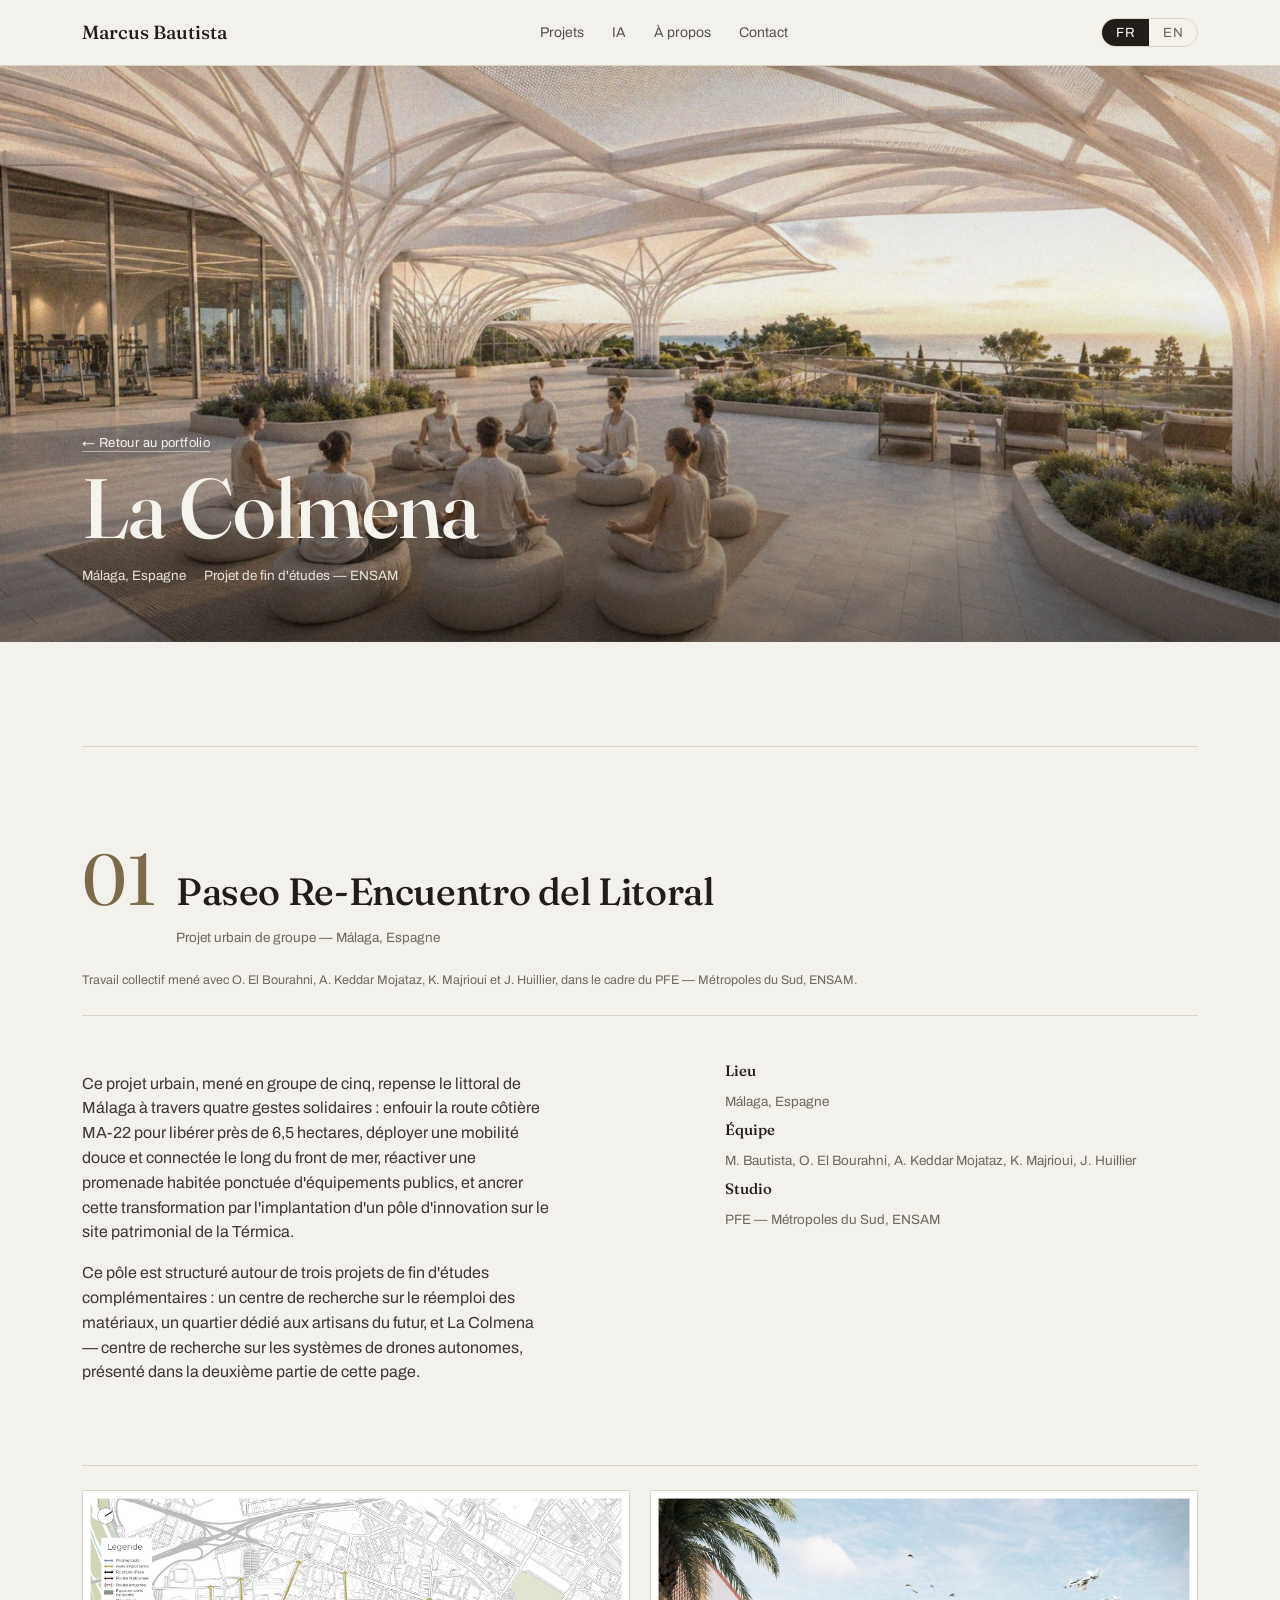
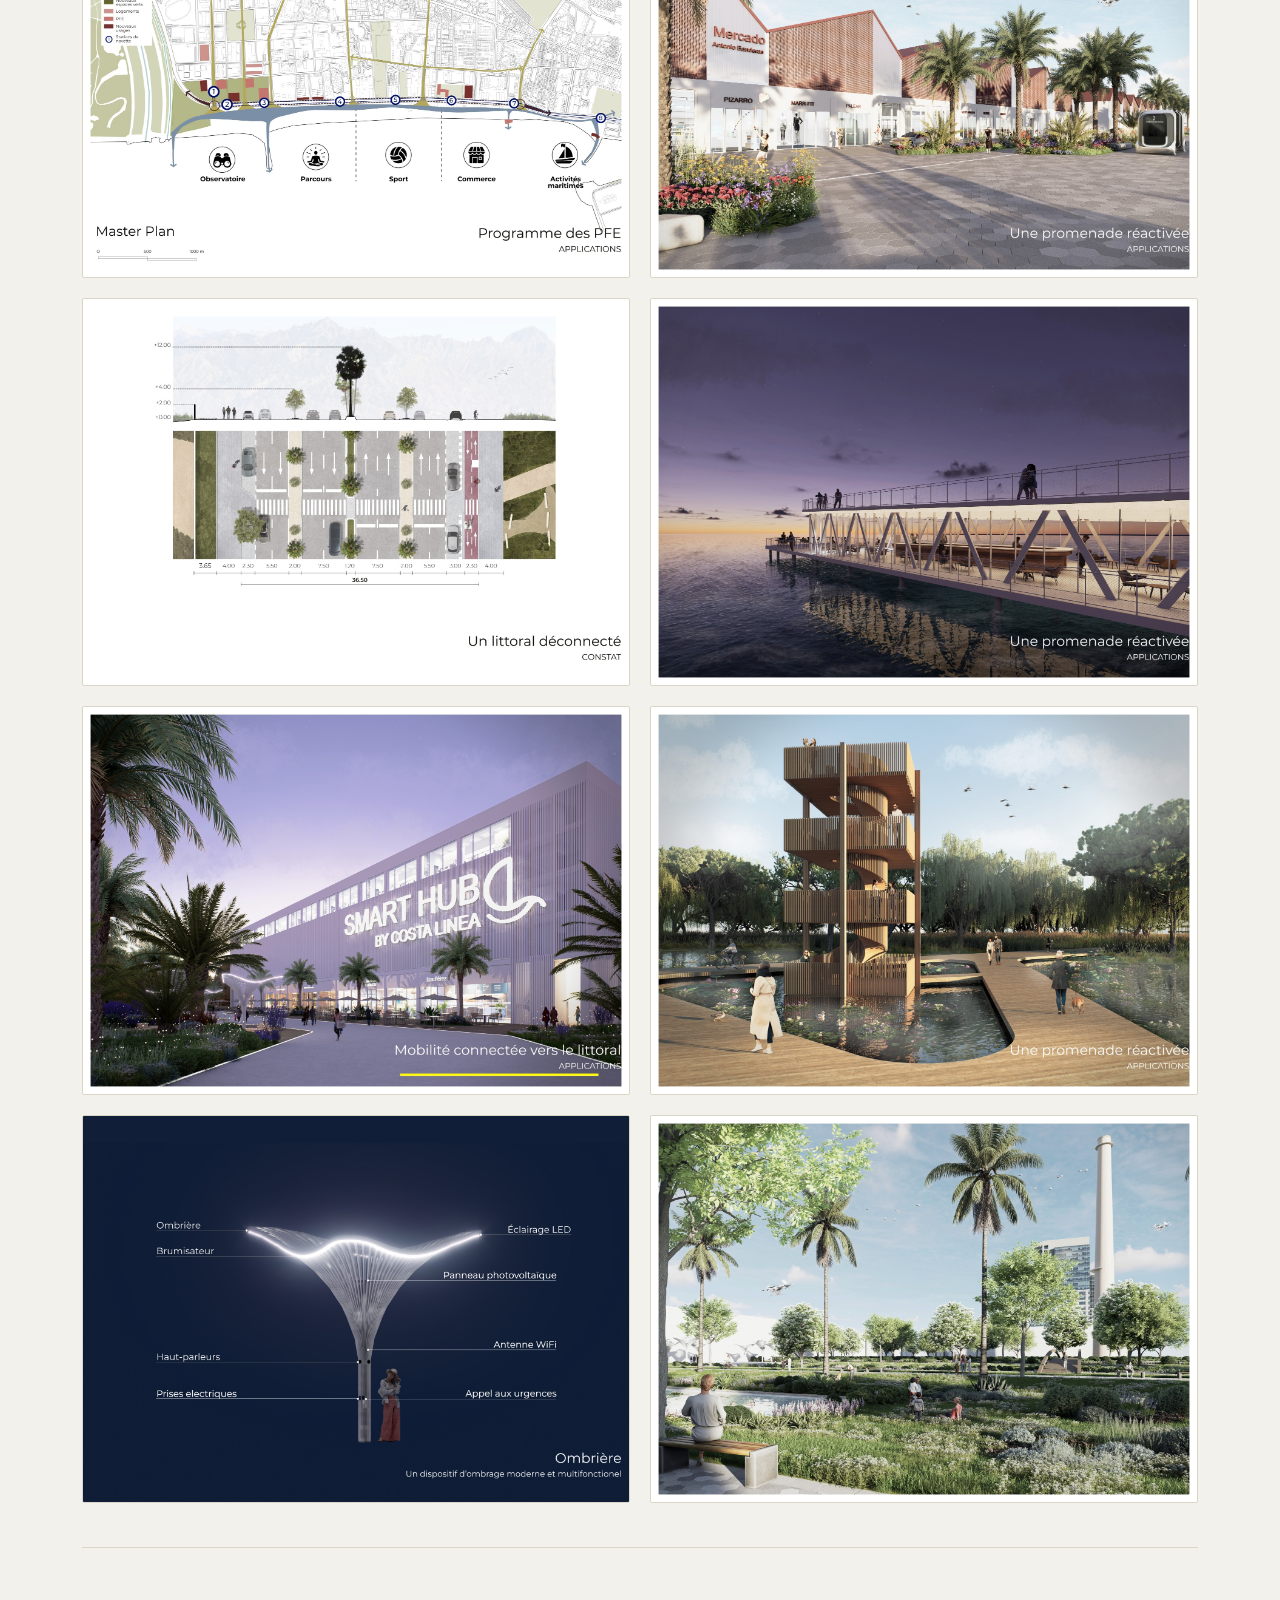
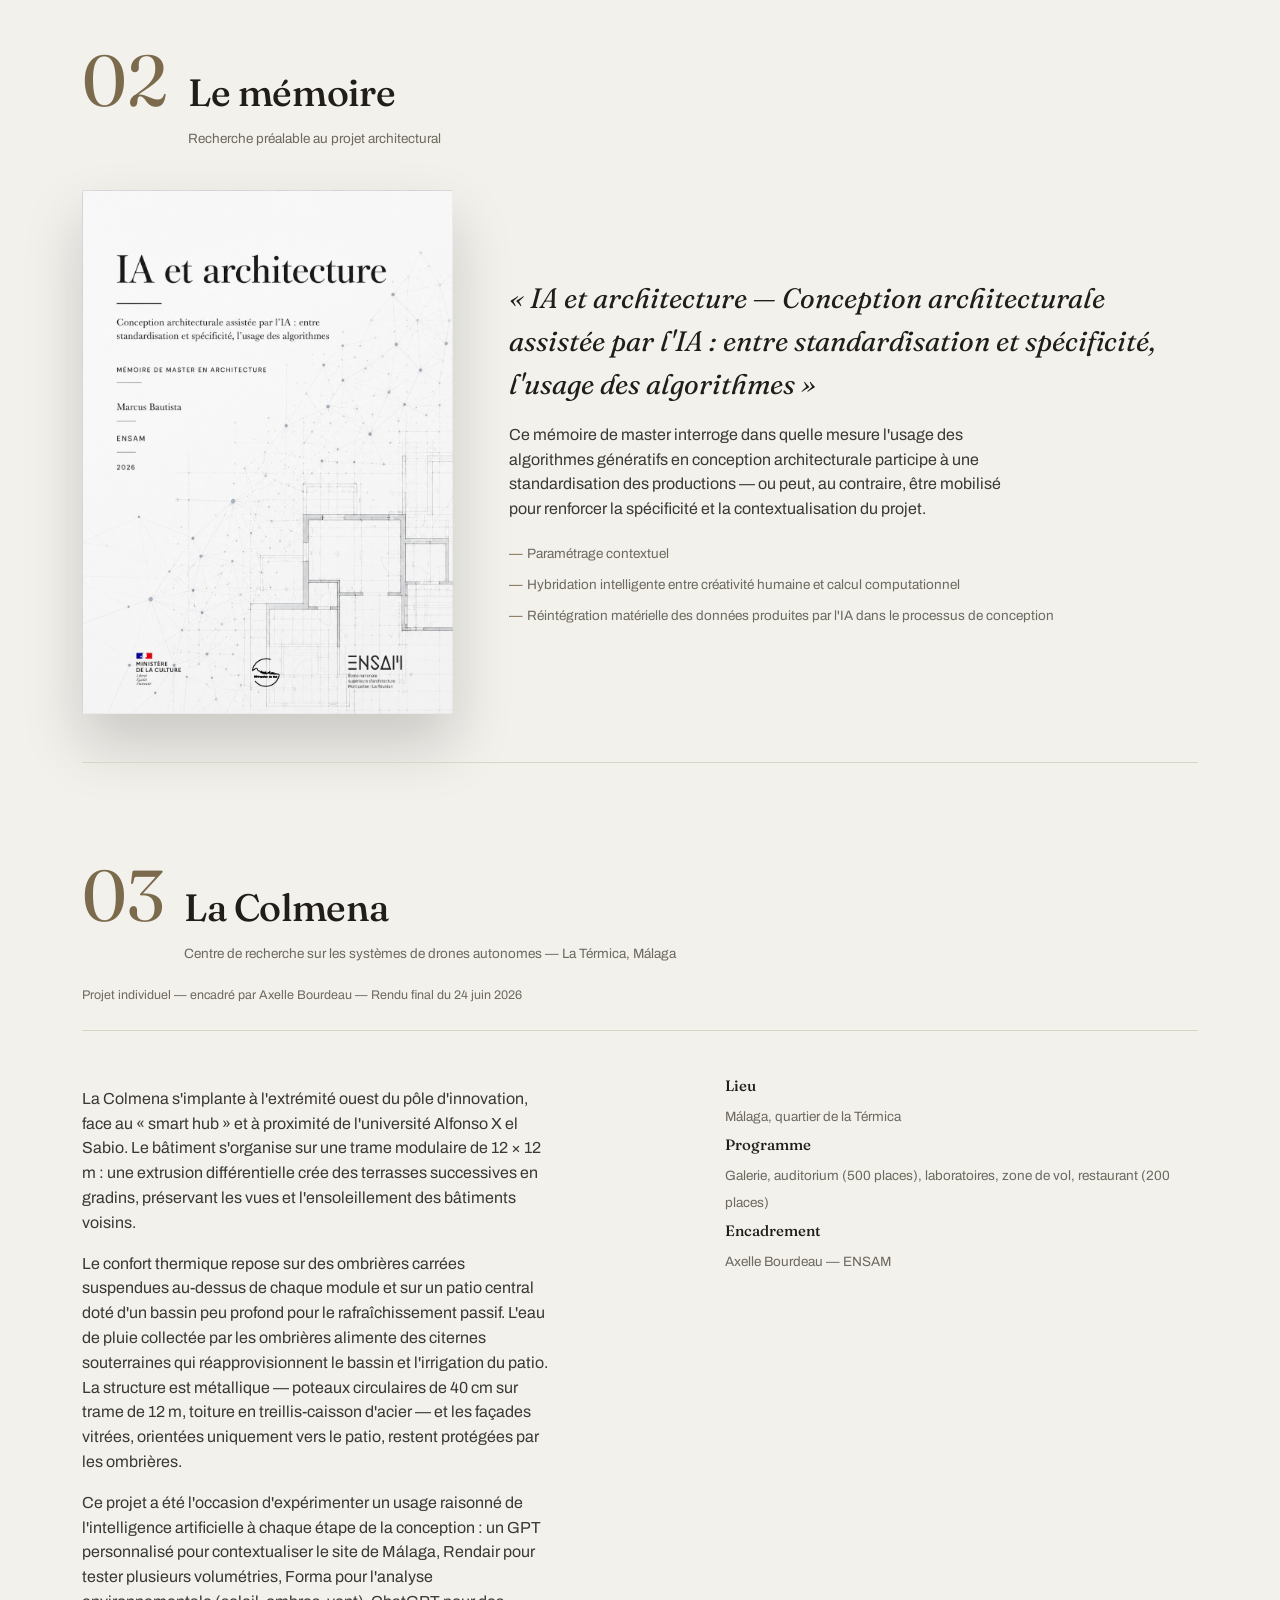
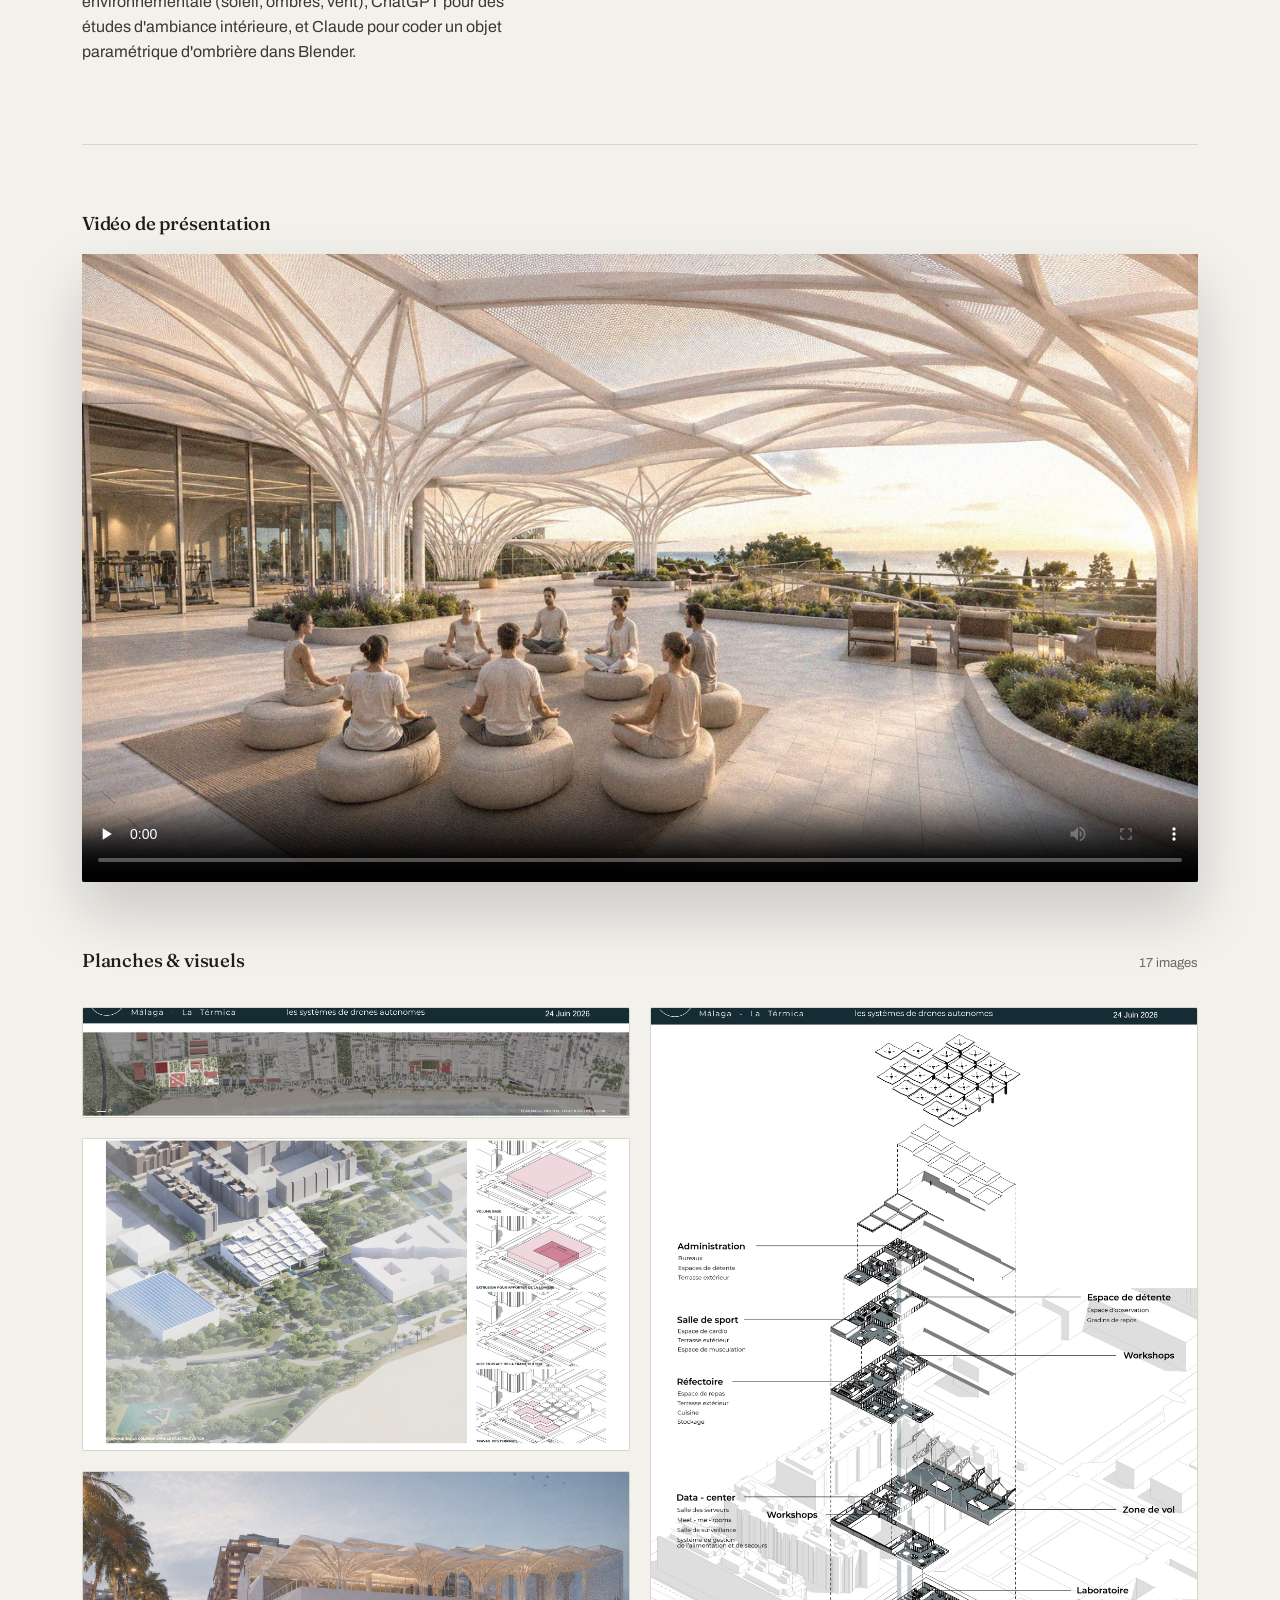
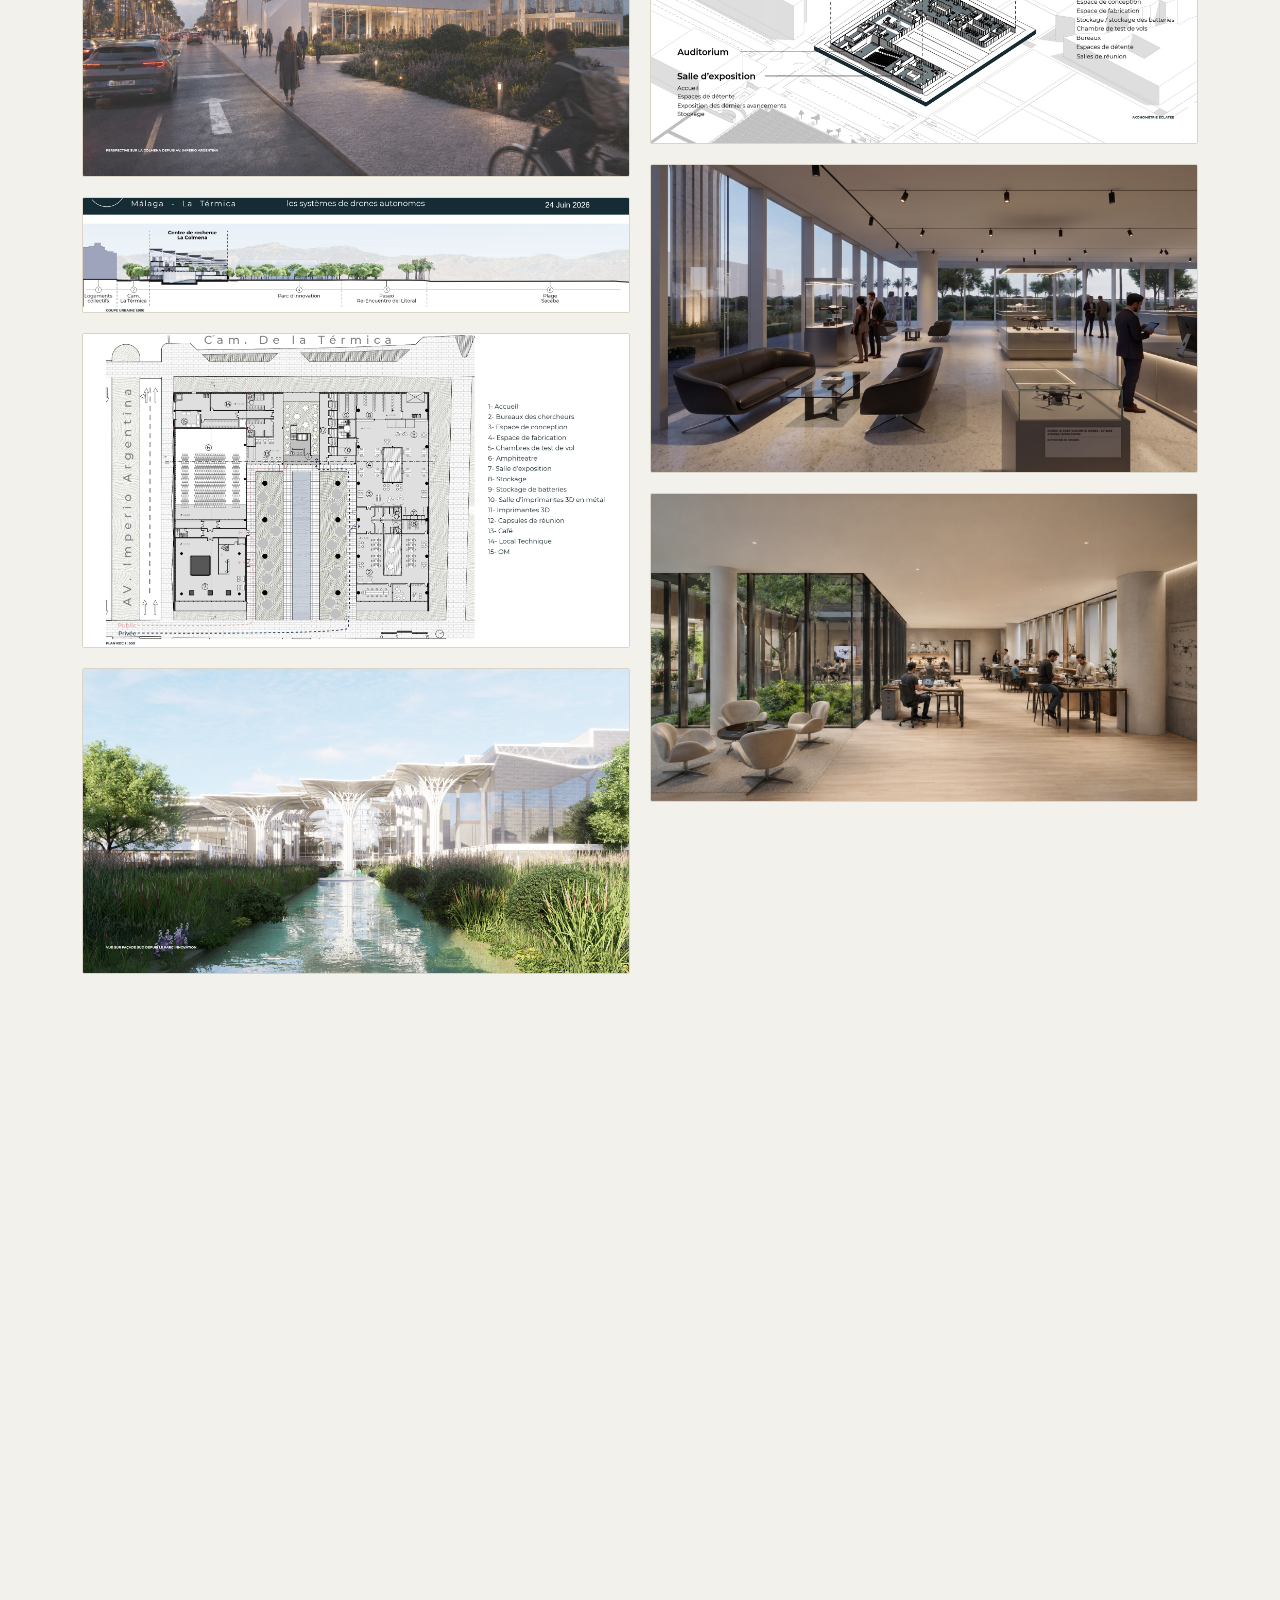
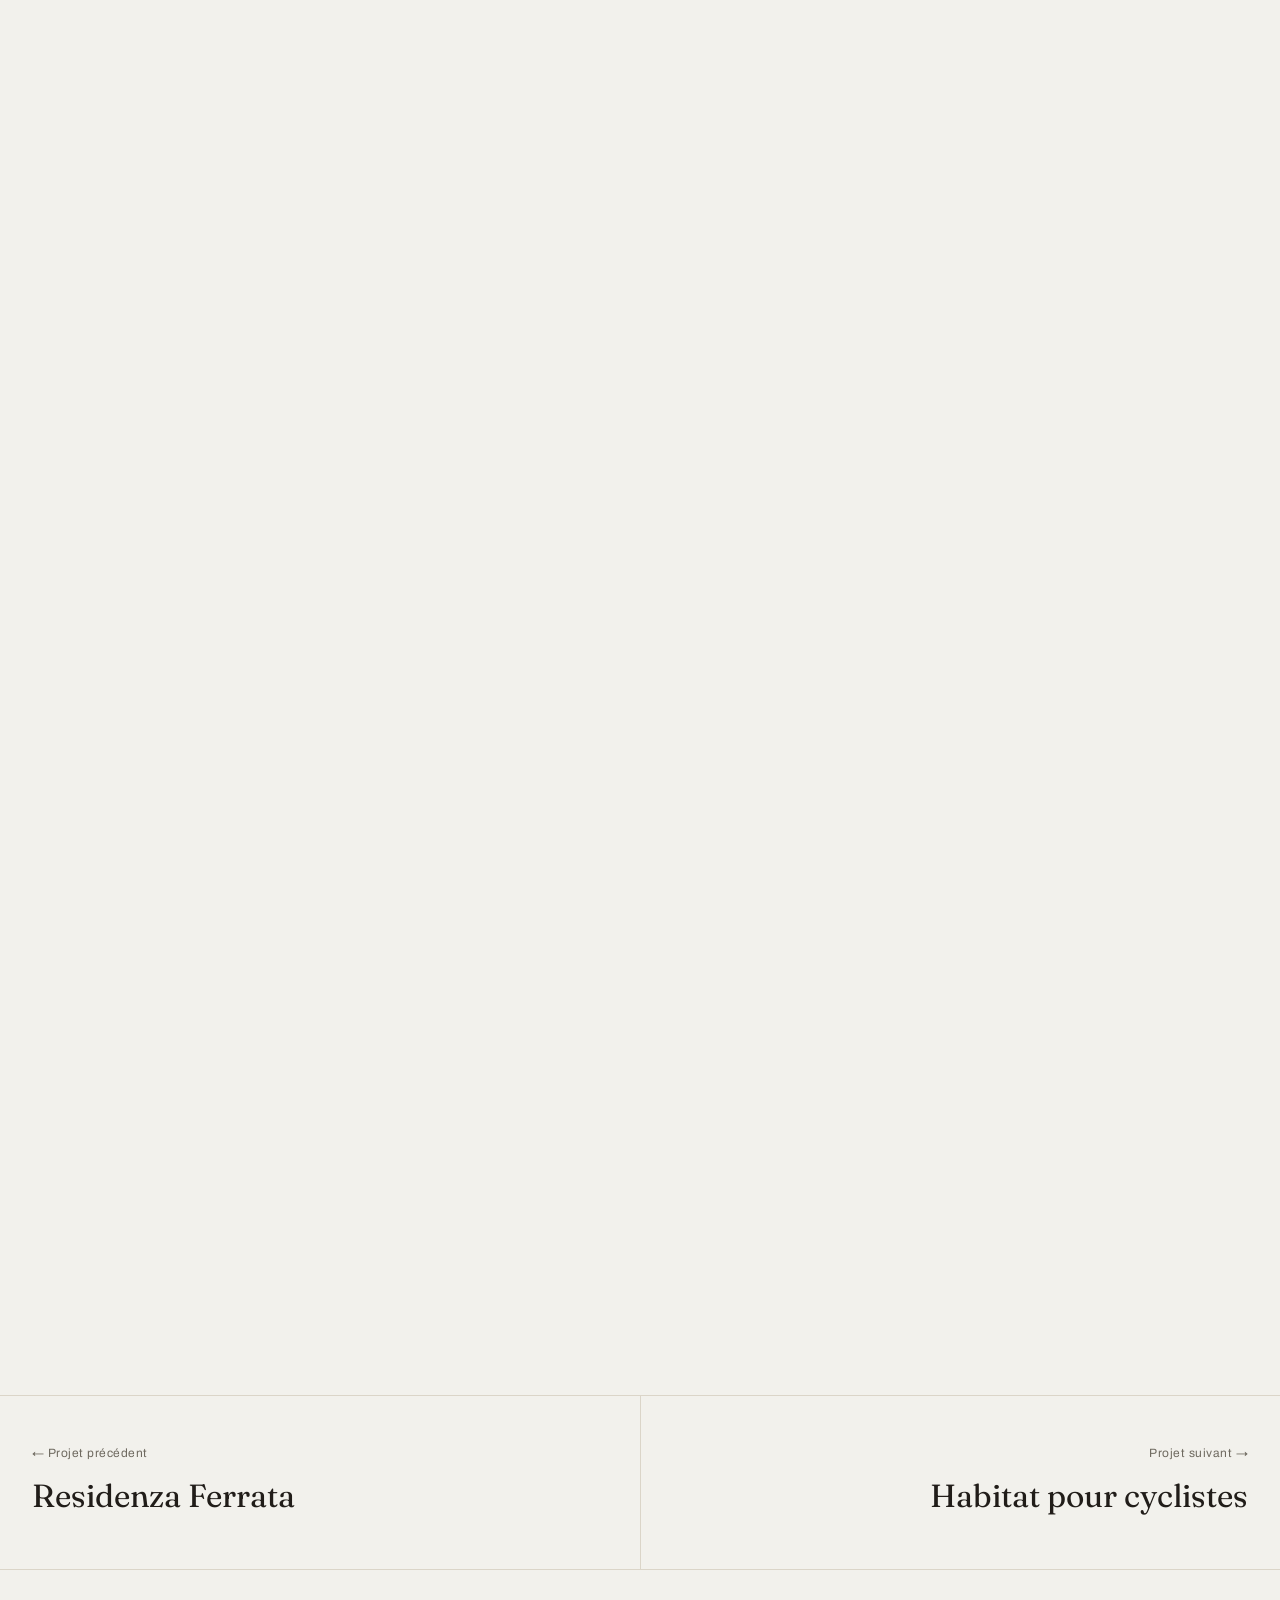
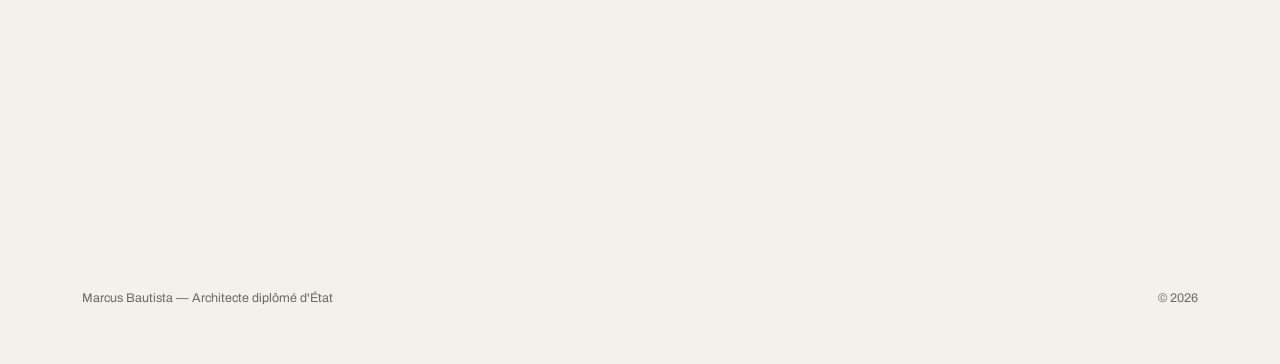
==== commit 6ecd72a9: "Corregir imagenes cortadas en La Colmena: recortes correctos desde las planchas + fuente de la prese" ====
--- a/proyectos/colmena.html
+++ b/proyectos/colmena.html
@@ -29,7 +29,7 @@
 </header>
 
 <section class="hero sub" id="top">
-  <img src="../assets/proyectos/colmena/colmena-20.jpg" alt="La Colmena">
+  <img src="../assets/proyectos/colmena/colmena-14.jpg" alt="La Colmena">
   <div class="scrim"></div>
   <div class="content">
     <div class="breadcrumb"><a href="../index.html#projets">&larr; <span class="fr">Retour au portfolio</span><span class="en">Back to portfolio</span></a></div>
@@ -141,36 +141,33 @@
       <h3><span class="fr">Vidéo de présentation</span><span class="en">Presentation video</span></h3>
     </div>
     <div class="video-wrap reveal">
-      <video controls preload="none" poster="../assets/proyectos/colmena/colmena-20.jpg">
+      <video controls preload="none" poster="../assets/proyectos/colmena/colmena-14.jpg">
         <source src="../assets/proyectos/colmena/la-colmena-video.mp4" type="video/mp4">
       </video>
     </div>
 
     <div class="gallery-head reveal">
       <h3><span class="fr">Planches &amp; visuels</span><span class="en">Sheets &amp; visuals</span></h3>
-      <div class="count">20 <span class="fr">images</span><span class="en">images</span></div>
+      <div class="count">17 <span class="fr">images</span><span class="en">images</span></div>
     </div>
     <div class="gallery-grid">
       <figure class="reveal"><img src="../assets/proyectos/colmena/colmena-01.jpg" alt="colmena — Plan masse, Paseo Re-Encuentro del Litoral" data-full="../assets/proyectos/colmena/colmena-01.jpg" loading="lazy"></figure>
-      <figure class="reveal"><img src="../assets/proyectos/colmena/colmena-02.jpg" alt="colmena — Axonométrie dans le parc d'innovation" data-full="../assets/proyectos/colmena/colmena-02.jpg" loading="lazy"></figure>
-      <figure class="reveal"><img src="../assets/proyectos/colmena/colmena-03.jpg" alt="colmena — Étude morphologique en 4 étapes" data-full="../assets/proyectos/colmena/colmena-03.jpg" loading="lazy"></figure>
-      <figure class="reveal"><img src="../assets/proyectos/colmena/colmena-04.jpg" alt="colmena — Perspective nocturne depuis l'Avenida Imperio Argentina" data-full="../assets/proyectos/colmena/colmena-04.jpg" loading="lazy"></figure>
-      <figure class="reveal"><img src="../assets/proyectos/colmena/colmena-05.jpg" alt="colmena — Coupe urbaine 1/900" data-full="../assets/proyectos/colmena/colmena-05.jpg" loading="lazy"></figure>
-      <figure class="reveal"><img src="../assets/proyectos/colmena/colmena-06.jpg" alt="colmena — Plan du rez-de-chaussée 1/300" data-full="../assets/proyectos/colmena/colmena-06.jpg" loading="lazy"></figure>
-      <figure class="reveal"><img src="../assets/proyectos/colmena/colmena-07.jpg" alt="colmena — Vue sur la façade sud depuis le parc" data-full="../assets/proyectos/colmena/colmena-07.jpg" loading="lazy"></figure>
-      <figure class="reveal"><img src="../assets/proyectos/colmena/colmena-08.jpg" alt="colmena — Coupe AA' 1/200" data-full="../assets/proyectos/colmena/colmena-08.jpg" loading="lazy"></figure>
-      <figure class="reveal"><img src="../assets/proyectos/colmena/colmena-09.jpg" alt="colmena — Coupe BB' 1/200" data-full="../assets/proyectos/colmena/colmena-09.jpg" loading="lazy"></figure>
-      <figure class="reveal"><img src="../assets/proyectos/colmena/colmena-10.jpg" alt="colmena — Détail de l'ombrière et récupération d'eau" data-full="../assets/proyectos/colmena/colmena-10.jpg" loading="lazy"></figure>
-      <figure class="reveal"><img src="../assets/proyectos/colmena/colmena-11.jpg" alt="colmena — Perspective sur la terrasse de la salle" data-full="../assets/proyectos/colmena/colmena-11.jpg" loading="lazy"></figure>
-      <figure class="reveal"><img src="../assets/proyectos/colmena/colmena-12.jpg" alt="colmena — Axonométrie éclatée du programme" data-full="../assets/proyectos/colmena/colmena-12.jpg" loading="lazy"></figure>
-      <figure class="reveal"><img src="../assets/proyectos/colmena/colmena-13.jpg" alt="colmena — Rendu intérieur, galerie d'exposition" data-full="../assets/proyectos/colmena/colmena-13.jpg" loading="lazy"></figure>
-      <figure class="reveal"><img src="../assets/proyectos/colmena/colmena-14.jpg" alt="colmena — Rendu intérieur, espace de travail" data-full="../assets/proyectos/colmena/colmena-14.jpg" loading="lazy"></figure>
-      <figure class="reveal"><img src="../assets/proyectos/colmena/colmena-15.jpg" alt="colmena — Vue sur la zone de vol au crépuscule" data-full="../assets/proyectos/colmena/colmena-15.jpg" loading="lazy"></figure>
-      <figure class="reveal"><img src="../assets/proyectos/colmena/colmena-16.jpg" alt="colmena — Rendu intérieur, restaurant" data-full="../assets/proyectos/colmena/colmena-16.jpg" loading="lazy"></figure>
-      <figure class="reveal"><img src="../assets/proyectos/colmena/colmena-17.jpg" alt="colmena — Perspective sur la terrasse, méditation" data-full="../assets/proyectos/colmena/colmena-17.jpg" loading="lazy"></figure>
-      <figure class="reveal"><img src="../assets/proyectos/colmena/colmena-18.jpg" alt="colmena — Étude volumétrique, maquette blanche" data-full="../assets/proyectos/colmena/colmena-18.jpg" loading="lazy"></figure>
-      <figure class="reveal"><img src="../assets/proyectos/colmena/colmena-19.jpg" alt="colmena — Vue aérienne avec drone de livraison" data-full="../assets/proyectos/colmena/colmena-19.jpg" loading="lazy"></figure>
-      <figure class="reveal"><img src="../assets/proyectos/colmena/colmena-20.jpg" alt="colmena — Vue aérienne" data-full="../assets/proyectos/colmena/colmena-20.jpg" loading="lazy"></figure>
+      <figure class="reveal"><img src="../assets/proyectos/colmena/colmena-02.jpg" alt="colmena — Axonométrie dans le parc d'innovation et étude morphologique" data-full="../assets/proyectos/colmena/colmena-02.jpg" loading="lazy"></figure>
+      <figure class="reveal"><img src="../assets/proyectos/colmena/colmena-03.jpg" alt="colmena — Perspective nocturne depuis l'Avenida Imperio Argentina" data-full="../assets/proyectos/colmena/colmena-03.jpg" loading="lazy"></figure>
+      <figure class="reveal"><img src="../assets/proyectos/colmena/colmena-04.jpg" alt="colmena — Coupe urbaine 1/900" data-full="../assets/proyectos/colmena/colmena-04.jpg" loading="lazy"></figure>
+      <figure class="reveal"><img src="../assets/proyectos/colmena/colmena-05.jpg" alt="colmena — Plan du rez-de-chaussée 1/300" data-full="../assets/proyectos/colmena/colmena-05.jpg" loading="lazy"></figure>
+      <figure class="reveal"><img src="../assets/proyectos/colmena/colmena-06.jpg" alt="colmena — Vue sur la façade sud depuis le parc" data-full="../assets/proyectos/colmena/colmena-06.jpg" loading="lazy"></figure>
+      <figure class="reveal"><img src="../assets/proyectos/colmena/colmena-07.jpg" alt="colmena — Coupes AA' et BB' 1/200" data-full="../assets/proyectos/colmena/colmena-07.jpg" loading="lazy"></figure>
+      <figure class="reveal"><img src="../assets/proyectos/colmena/colmena-08.jpg" alt="colmena — Détail de l'ombrière et récupération d'eau" data-full="../assets/proyectos/colmena/colmena-08.jpg" loading="lazy"></figure>
+      <figure class="reveal"><img src="../assets/proyectos/colmena/colmena-09.jpg" alt="colmena — Axonométrie éclatée du programme" data-full="../assets/proyectos/colmena/colmena-09.jpg" loading="lazy"></figure>
+      <figure class="reveal"><img src="../assets/proyectos/colmena/colmena-10.jpg" alt="colmena — Rendu intérieur, galerie d'exposition" data-full="../assets/proyectos/colmena/colmena-10.jpg" loading="lazy"></figure>
+      <figure class="reveal"><img src="../assets/proyectos/colmena/colmena-11.jpg" alt="colmena — Rendu intérieur, espace de travail" data-full="../assets/proyectos/colmena/colmena-11.jpg" loading="lazy"></figure>
+      <figure class="reveal"><img src="../assets/proyectos/colmena/colmena-12.jpg" alt="colmena — Vue sur la zone de vol au crépuscule" data-full="../assets/proyectos/colmena/colmena-12.jpg" loading="lazy"></figure>
+      <figure class="reveal"><img src="../assets/proyectos/colmena/colmena-13.jpg" alt="colmena — Rendu intérieur, restaurant" data-full="../assets/proyectos/colmena/colmena-13.jpg" loading="lazy"></figure>
+      <figure class="reveal"><img src="../assets/proyectos/colmena/colmena-14.jpg" alt="colmena — Perspective sur la terrasse de la salle" data-full="../assets/proyectos/colmena/colmena-14.jpg" loading="lazy"></figure>
+      <figure class="reveal"><img src="../assets/proyectos/colmena/colmena-15.jpg" alt="colmena — Étude volumétrique, maquette blanche" data-full="../assets/proyectos/colmena/colmena-15.jpg" loading="lazy"></figure>
+      <figure class="reveal"><img src="../assets/proyectos/colmena/colmena-16.jpg" alt="colmena — Vue aérienne avec drone de livraison" data-full="../assets/proyectos/colmena/colmena-16.jpg" loading="lazy"></figure>
+      <figure class="reveal"><img src="../assets/proyectos/colmena/colmena-17.jpg" alt="colmena — Vue aérienne" data-full="../assets/proyectos/colmena/colmena-17.jpg" loading="lazy"></figure>
     </div>
   </div>
 </section>
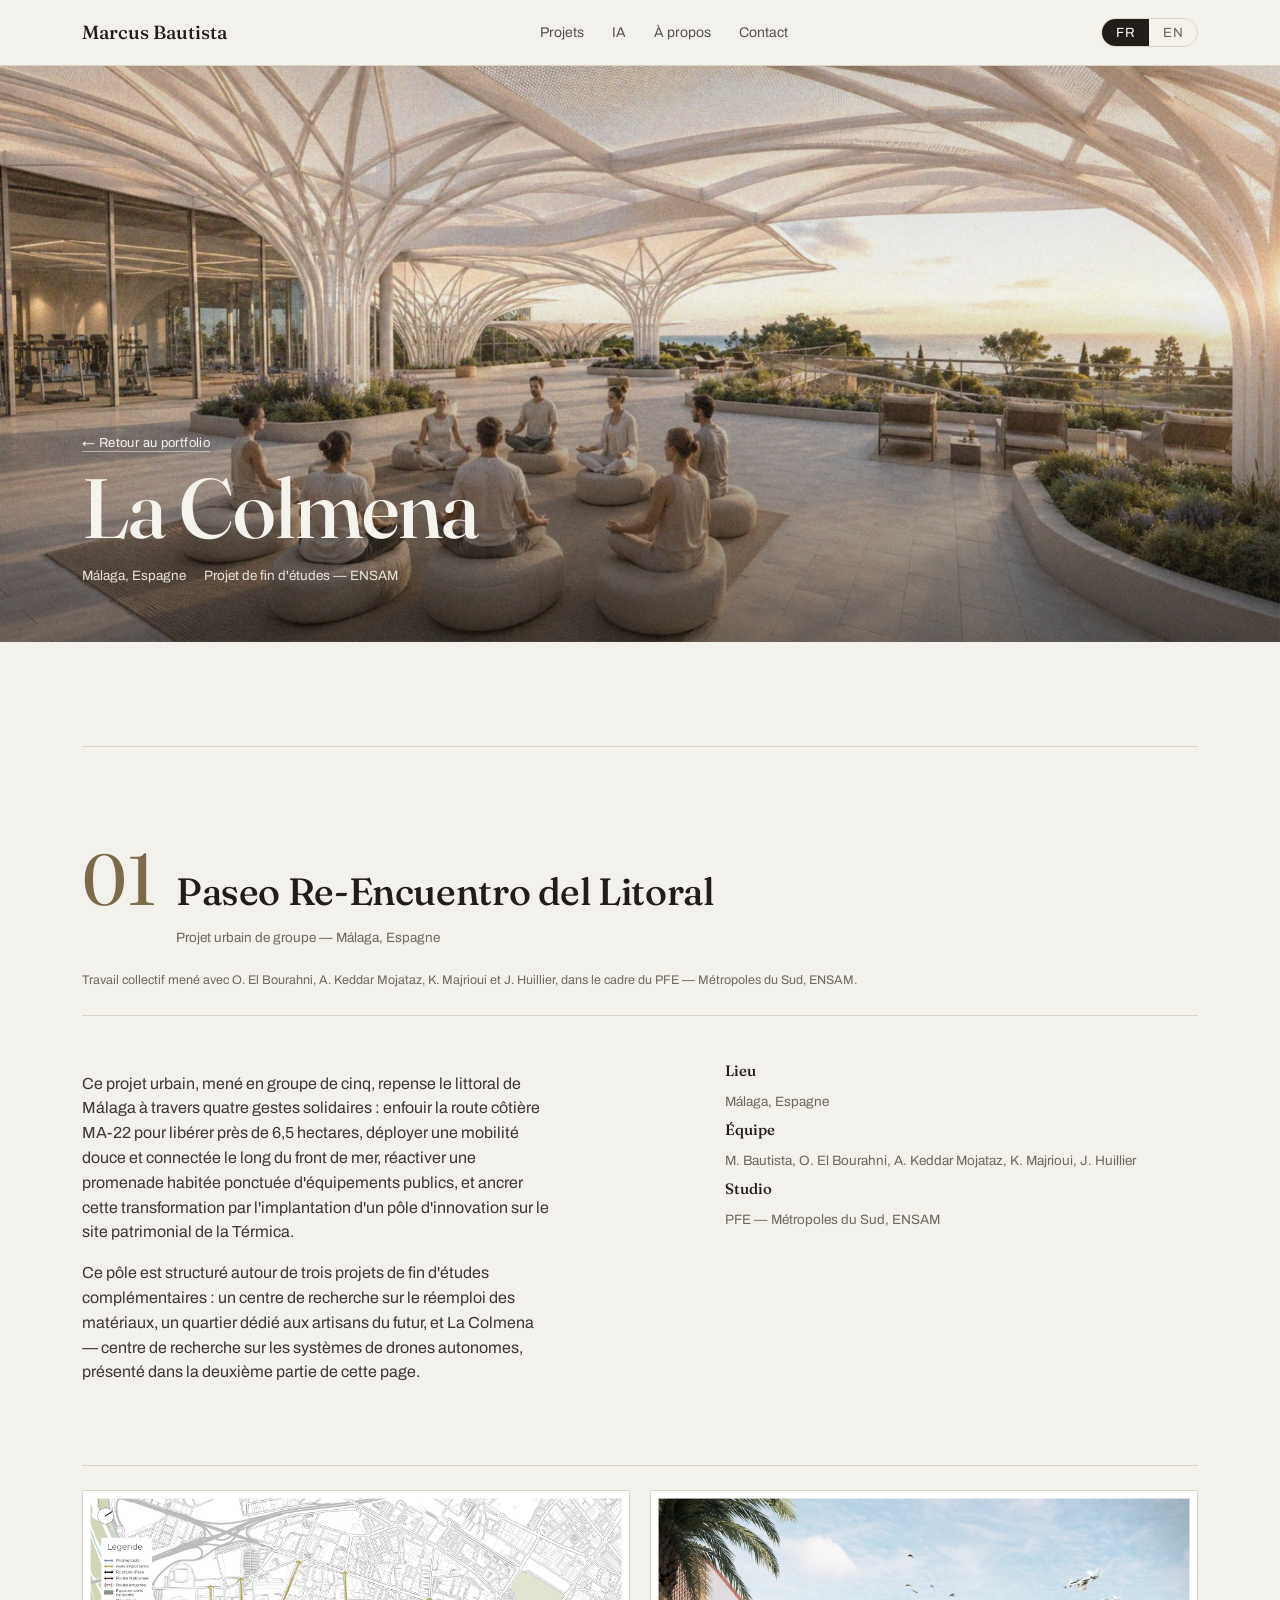
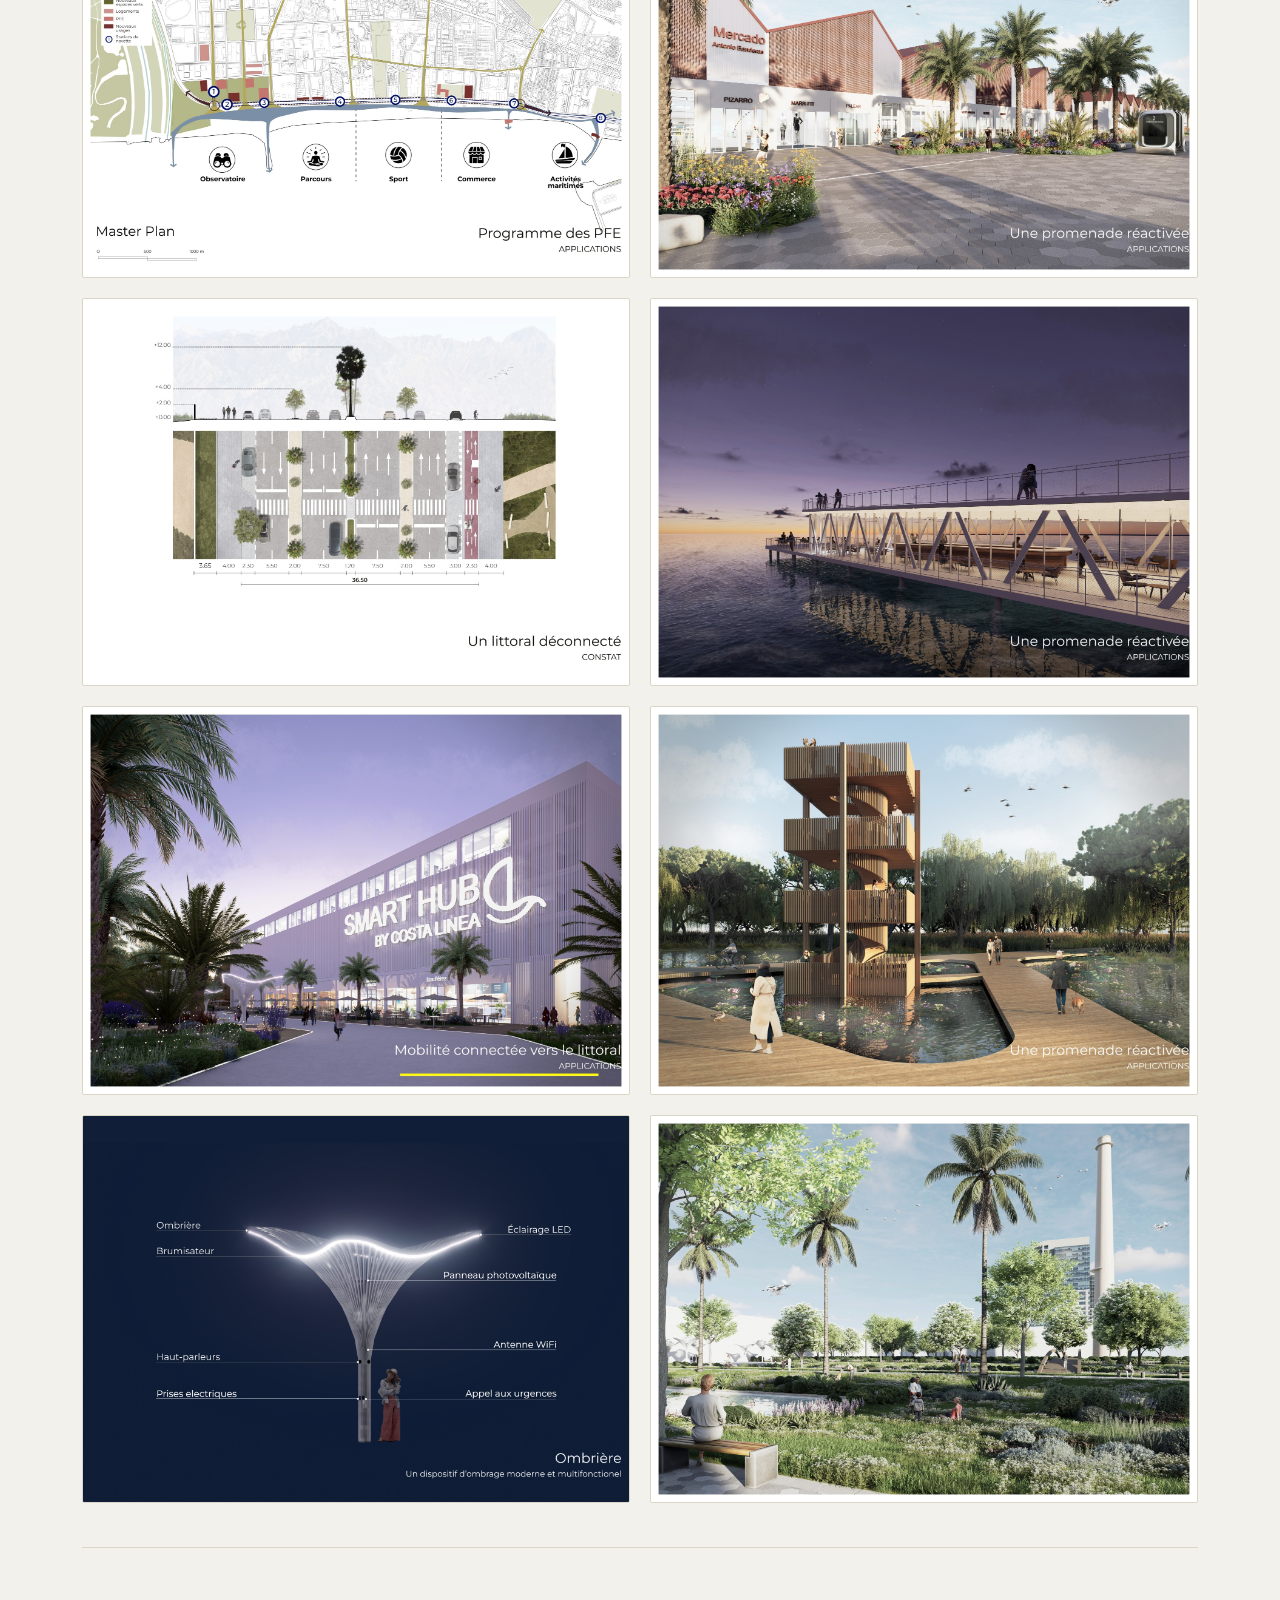
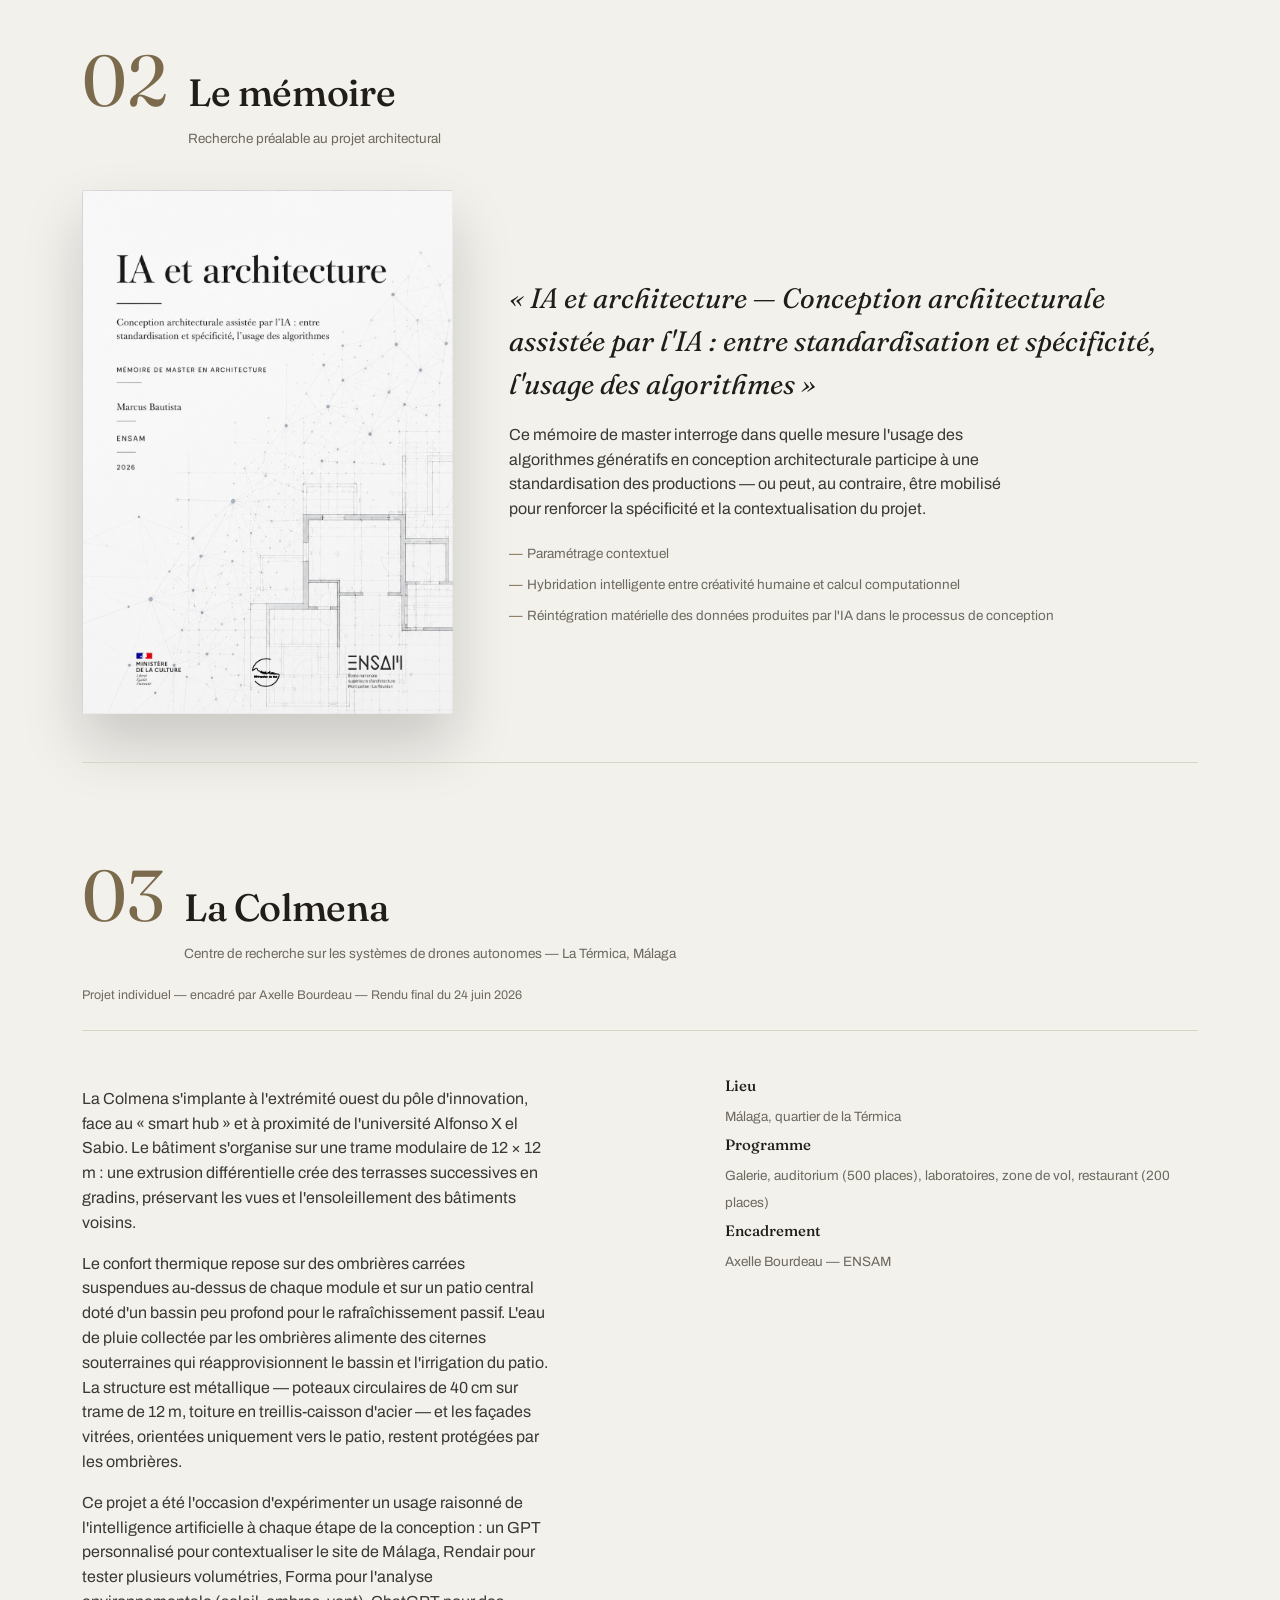
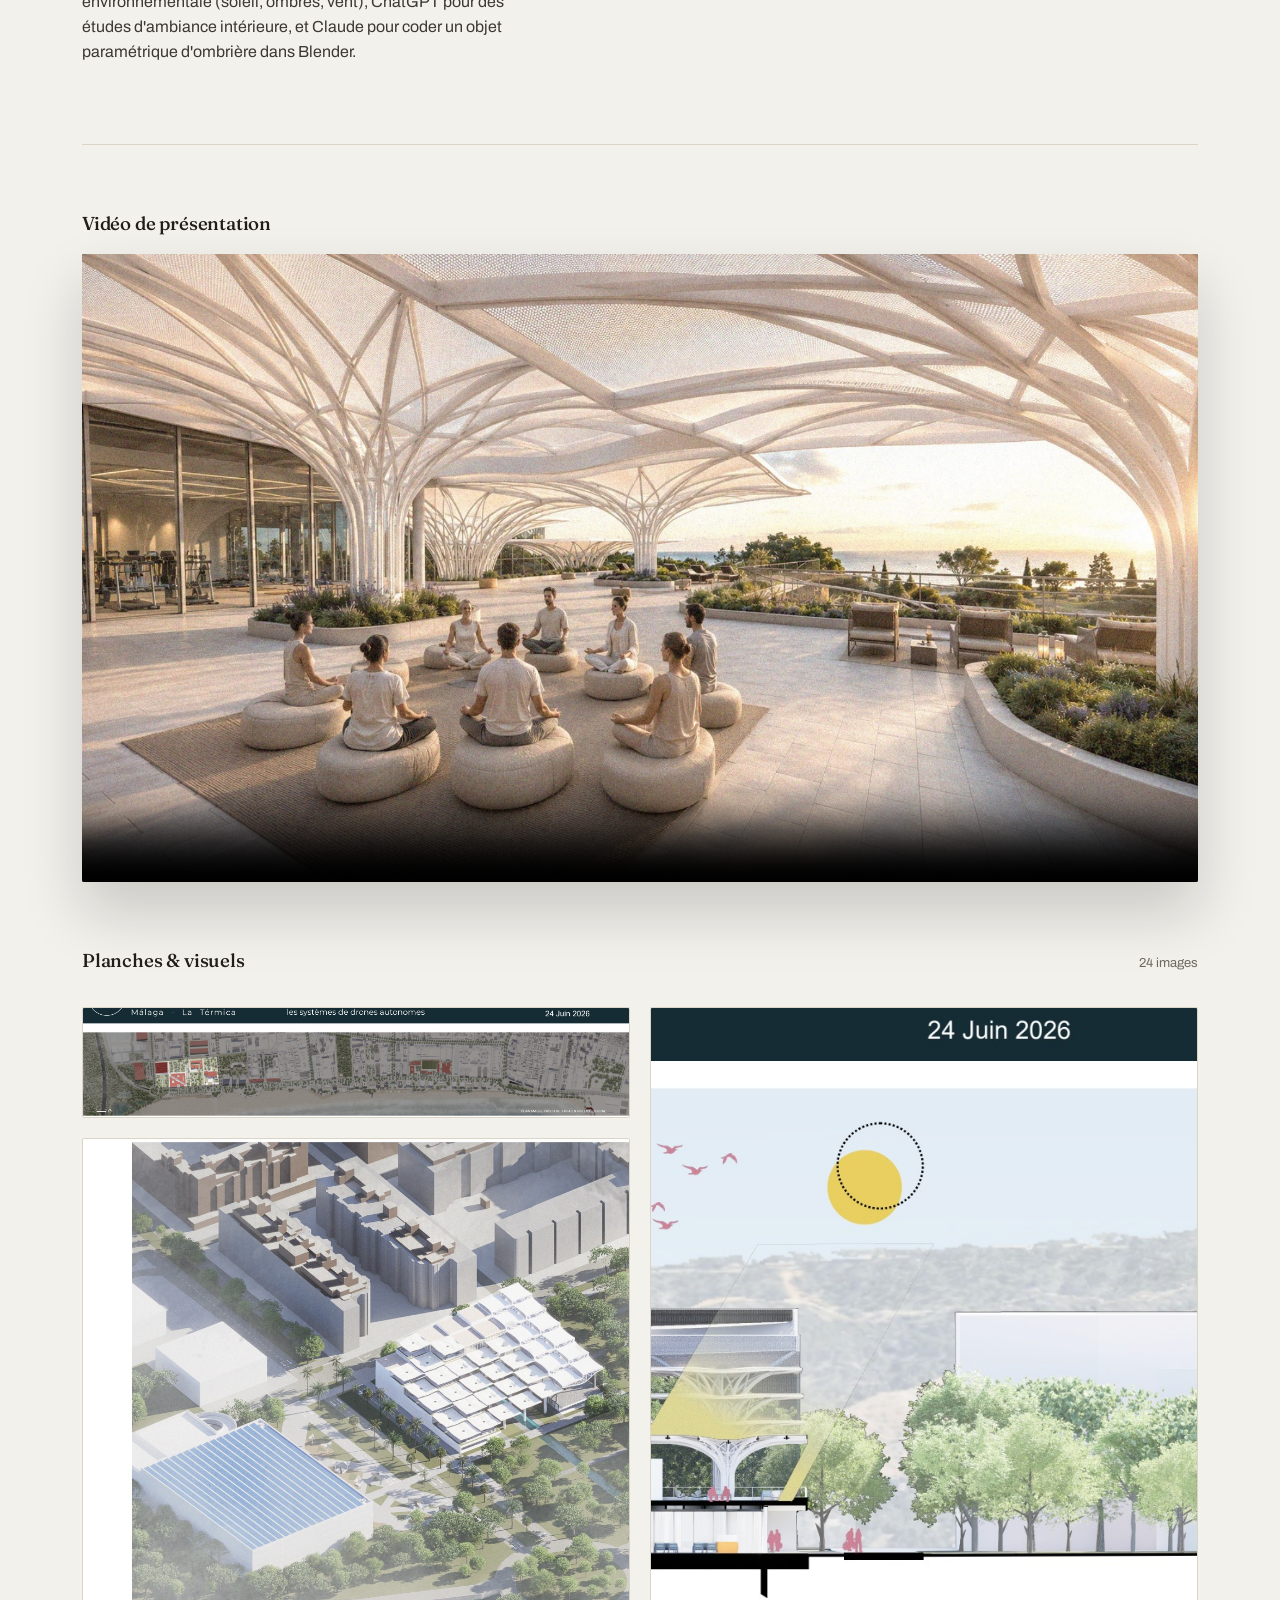
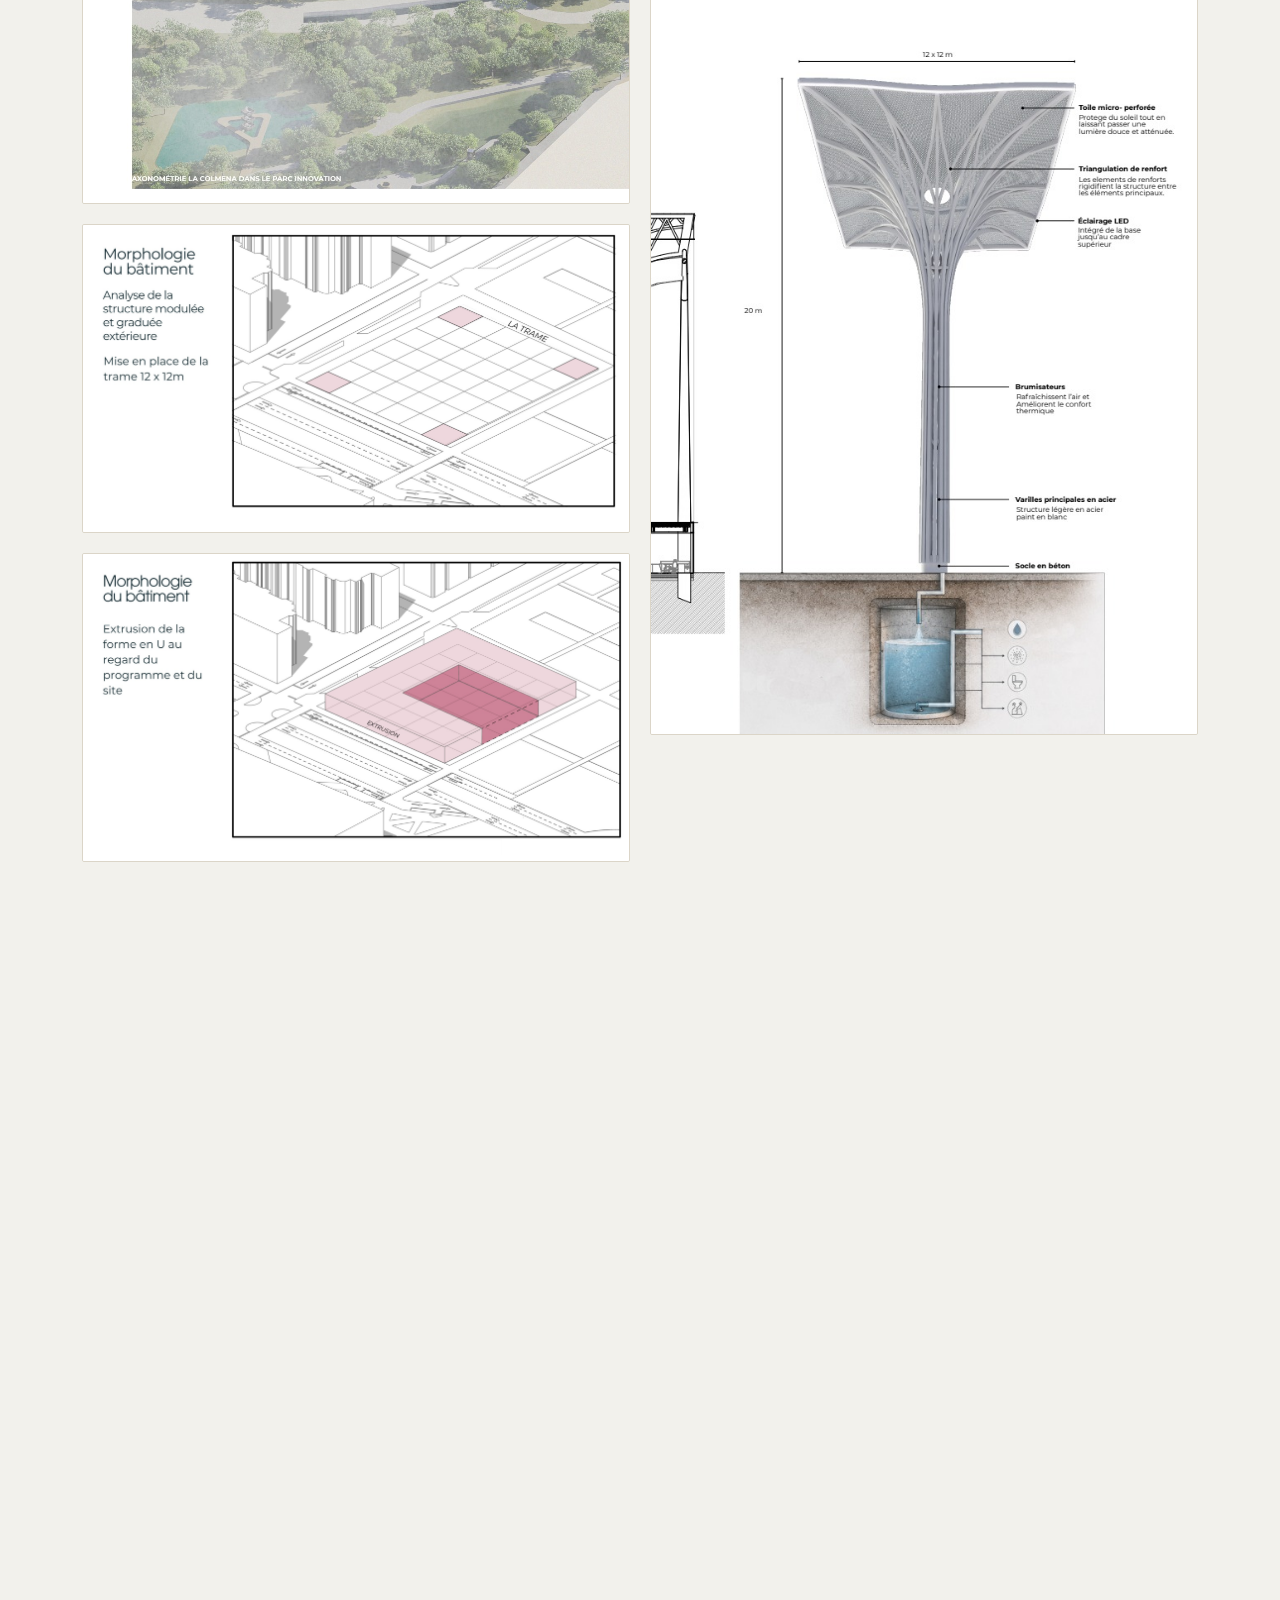
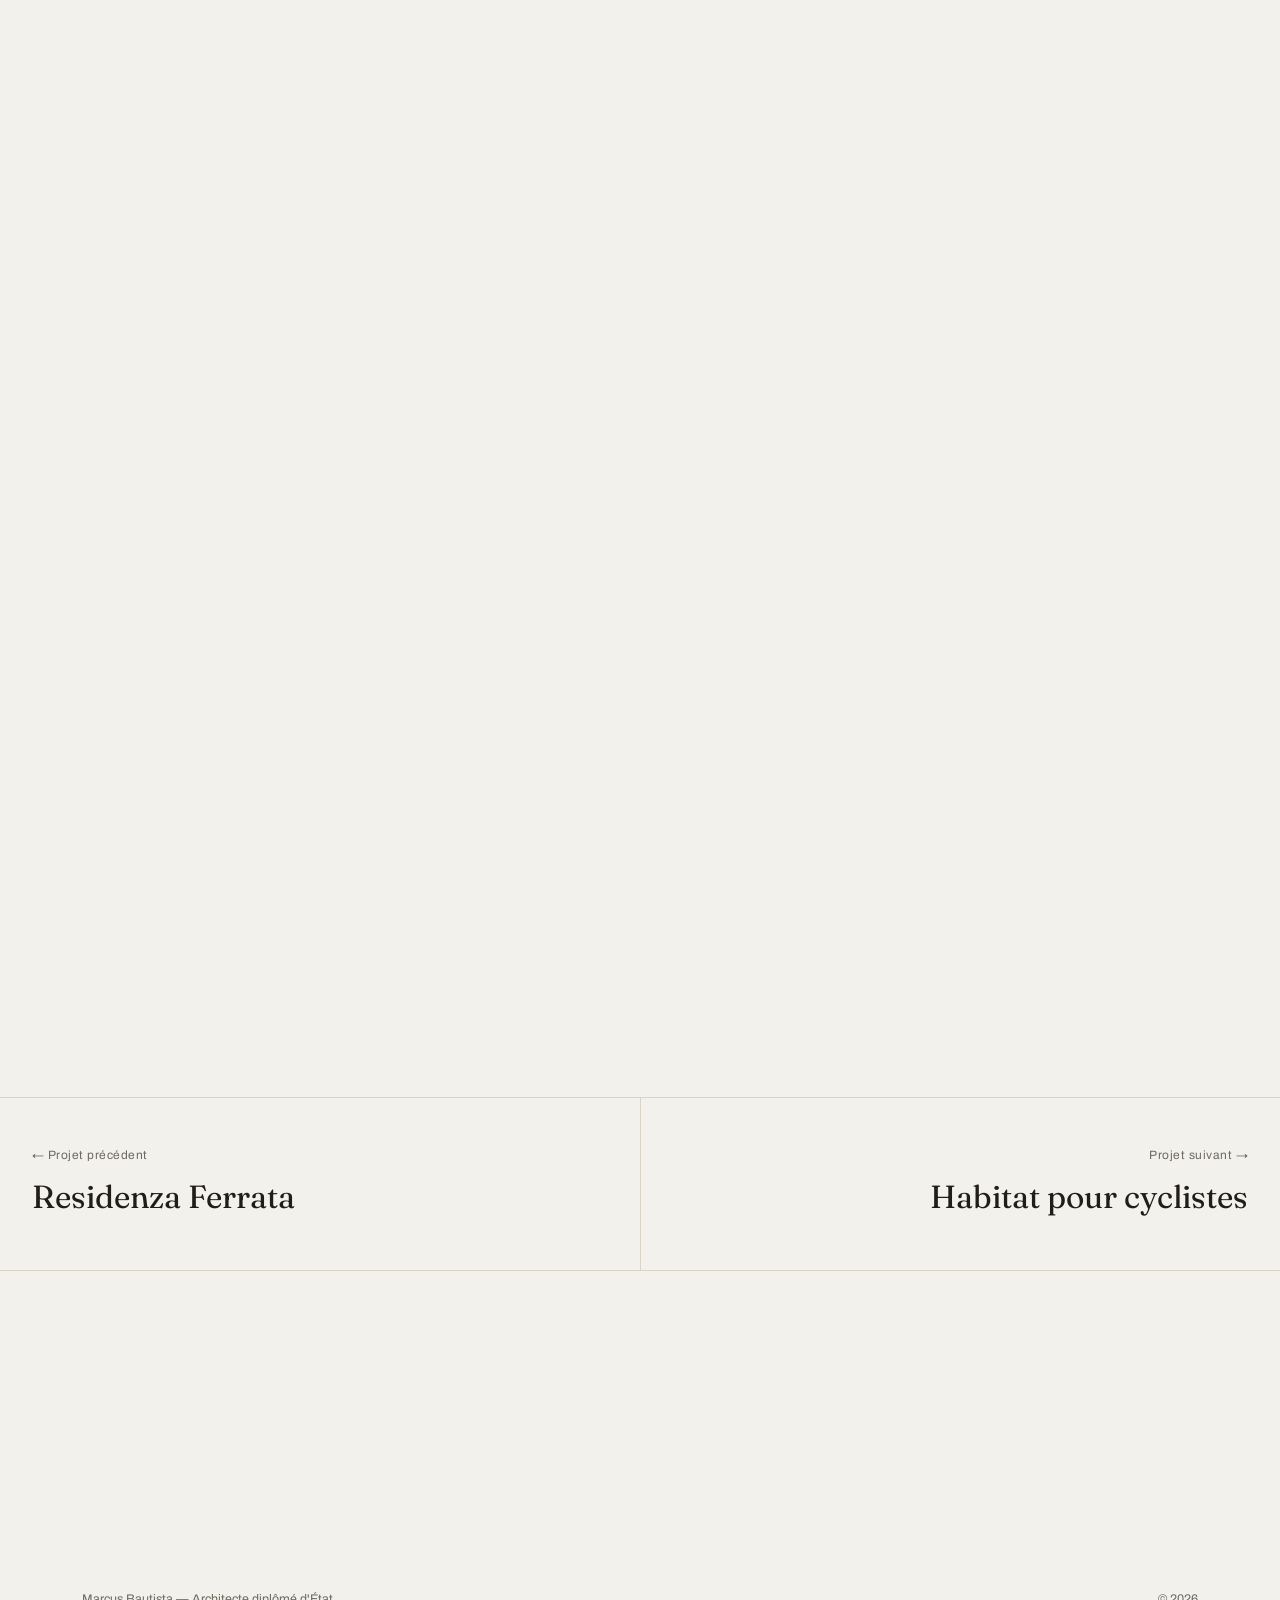
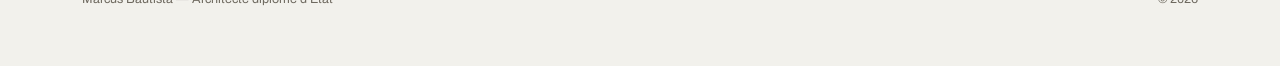
==== commit eacda617: "Reconstruir galeria de La Colmena usando diapositivas limpias del PDF de presentacion Reemplaza los " ====
--- a/proyectos/colmena.html
+++ b/proyectos/colmena.html
@@ -29,7 +29,7 @@
 </header>
 
 <section class="hero sub" id="top">
-  <img src="../assets/proyectos/colmena/colmena-14.jpg" alt="La Colmena">
+  <img src="../assets/proyectos/colmena/colmena-21.jpg" alt="La Colmena">
   <div class="scrim"></div>
   <div class="content">
     <div class="breadcrumb"><a href="../index.html#projets">&larr; <span class="fr">Retour au portfolio</span><span class="en">Back to portfolio</span></a></div>
@@ -141,33 +141,40 @@
       <h3><span class="fr">Vidéo de présentation</span><span class="en">Presentation video</span></h3>
     </div>
     <div class="video-wrap reveal">
-      <video controls preload="none" poster="../assets/proyectos/colmena/colmena-14.jpg">
+      <video controls preload="none" poster="../assets/proyectos/colmena/colmena-21.jpg">
         <source src="../assets/proyectos/colmena/la-colmena-video.mp4" type="video/mp4">
       </video>
     </div>
 
     <div class="gallery-head reveal">
       <h3><span class="fr">Planches &amp; visuels</span><span class="en">Sheets &amp; visuals</span></h3>
-      <div class="count">17 <span class="fr">images</span><span class="en">images</span></div>
+      <div class="count">24 <span class="fr">images</span><span class="en">images</span></div>
     </div>
     <div class="gallery-grid">
       <figure class="reveal"><img src="../assets/proyectos/colmena/colmena-01.jpg" alt="colmena — Plan masse, Paseo Re-Encuentro del Litoral" data-full="../assets/proyectos/colmena/colmena-01.jpg" loading="lazy"></figure>
-      <figure class="reveal"><img src="../assets/proyectos/colmena/colmena-02.jpg" alt="colmena — Axonométrie dans le parc d'innovation et étude morphologique" data-full="../assets/proyectos/colmena/colmena-02.jpg" loading="lazy"></figure>
-      <figure class="reveal"><img src="../assets/proyectos/colmena/colmena-03.jpg" alt="colmena — Perspective nocturne depuis l'Avenida Imperio Argentina" data-full="../assets/proyectos/colmena/colmena-03.jpg" loading="lazy"></figure>
-      <figure class="reveal"><img src="../assets/proyectos/colmena/colmena-04.jpg" alt="colmena — Coupe urbaine 1/900" data-full="../assets/proyectos/colmena/colmena-04.jpg" loading="lazy"></figure>
-      <figure class="reveal"><img src="../assets/proyectos/colmena/colmena-05.jpg" alt="colmena — Plan du rez-de-chaussée 1/300" data-full="../assets/proyectos/colmena/colmena-05.jpg" loading="lazy"></figure>
-      <figure class="reveal"><img src="../assets/proyectos/colmena/colmena-06.jpg" alt="colmena — Vue sur la façade sud depuis le parc" data-full="../assets/proyectos/colmena/colmena-06.jpg" loading="lazy"></figure>
-      <figure class="reveal"><img src="../assets/proyectos/colmena/colmena-07.jpg" alt="colmena — Coupes AA' et BB' 1/200" data-full="../assets/proyectos/colmena/colmena-07.jpg" loading="lazy"></figure>
-      <figure class="reveal"><img src="../assets/proyectos/colmena/colmena-08.jpg" alt="colmena — Détail de l'ombrière et récupération d'eau" data-full="../assets/proyectos/colmena/colmena-08.jpg" loading="lazy"></figure>
-      <figure class="reveal"><img src="../assets/proyectos/colmena/colmena-09.jpg" alt="colmena — Axonométrie éclatée du programme" data-full="../assets/proyectos/colmena/colmena-09.jpg" loading="lazy"></figure>
-      <figure class="reveal"><img src="../assets/proyectos/colmena/colmena-10.jpg" alt="colmena — Rendu intérieur, galerie d'exposition" data-full="../assets/proyectos/colmena/colmena-10.jpg" loading="lazy"></figure>
-      <figure class="reveal"><img src="../assets/proyectos/colmena/colmena-11.jpg" alt="colmena — Rendu intérieur, espace de travail" data-full="../assets/proyectos/colmena/colmena-11.jpg" loading="lazy"></figure>
-      <figure class="reveal"><img src="../assets/proyectos/colmena/colmena-12.jpg" alt="colmena — Vue sur la zone de vol au crépuscule" data-full="../assets/proyectos/colmena/colmena-12.jpg" loading="lazy"></figure>
-      <figure class="reveal"><img src="../assets/proyectos/colmena/colmena-13.jpg" alt="colmena — Rendu intérieur, restaurant" data-full="../assets/proyectos/colmena/colmena-13.jpg" loading="lazy"></figure>
-      <figure class="reveal"><img src="../assets/proyectos/colmena/colmena-14.jpg" alt="colmena — Perspective sur la terrasse de la salle" data-full="../assets/proyectos/colmena/colmena-14.jpg" loading="lazy"></figure>
-      <figure class="reveal"><img src="../assets/proyectos/colmena/colmena-15.jpg" alt="colmena — Étude volumétrique, maquette blanche" data-full="../assets/proyectos/colmena/colmena-15.jpg" loading="lazy"></figure>
-      <figure class="reveal"><img src="../assets/proyectos/colmena/colmena-16.jpg" alt="colmena — Vue aérienne avec drone de livraison" data-full="../assets/proyectos/colmena/colmena-16.jpg" loading="lazy"></figure>
-      <figure class="reveal"><img src="../assets/proyectos/colmena/colmena-17.jpg" alt="colmena — Vue aérienne" data-full="../assets/proyectos/colmena/colmena-17.jpg" loading="lazy"></figure>
+      <figure class="reveal"><img src="../assets/proyectos/colmena/colmena-02.jpg" alt="colmena — Axonométrie dans le parc d'innovation" data-full="../assets/proyectos/colmena/colmena-02.jpg" loading="lazy"></figure>
+      <figure class="reveal"><img src="../assets/proyectos/colmena/colmena-03.jpg" alt="colmena — Morphologie, mise en place de la trame 12×12m" data-full="../assets/proyectos/colmena/colmena-03.jpg" loading="lazy"></figure>
+      <figure class="reveal"><img src="../assets/proyectos/colmena/colmena-04.jpg" alt="colmena — Morphologie, extrusion en U" data-full="../assets/proyectos/colmena/colmena-04.jpg" loading="lazy"></figure>
+      <figure class="reveal"><img src="../assets/proyectos/colmena/colmena-05.jpg" alt="colmena — Morphologie, travail des terrasses" data-full="../assets/proyectos/colmena/colmena-05.jpg" loading="lazy"></figure>
+      <figure class="reveal"><img src="../assets/proyectos/colmena/colmena-06.jpg" alt="colmena — Morphologie, répartition du programme" data-full="../assets/proyectos/colmena/colmena-06.jpg" loading="lazy"></figure>
+      <figure class="reveal"><img src="../assets/proyectos/colmena/colmena-07.jpg" alt="colmena — Perspective nocturne depuis l'Avenida Imperio Argentina" data-full="../assets/proyectos/colmena/colmena-07.jpg" loading="lazy"></figure>
+      <figure class="reveal"><img src="../assets/proyectos/colmena/colmena-08.jpg" alt="colmena — Coupe urbaine 1/900" data-full="../assets/proyectos/colmena/colmena-08.jpg" loading="lazy"></figure>
+      <figure class="reveal"><img src="../assets/proyectos/colmena/colmena-09.jpg" alt="colmena — Plan du rez-de-chaussée" data-full="../assets/proyectos/colmena/colmena-09.jpg" loading="lazy"></figure>
+      <figure class="reveal"><img src="../assets/proyectos/colmena/colmena-10.jpg" alt="colmena — Plan R+1" data-full="../assets/proyectos/colmena/colmena-10.jpg" loading="lazy"></figure>
+      <figure class="reveal"><img src="../assets/proyectos/colmena/colmena-11.jpg" alt="colmena — Plan R+2" data-full="../assets/proyectos/colmena/colmena-11.jpg" loading="lazy"></figure>
+      <figure class="reveal"><img src="../assets/proyectos/colmena/colmena-12.jpg" alt="colmena — Plan R+3" data-full="../assets/proyectos/colmena/colmena-12.jpg" loading="lazy"></figure>
+      <figure class="reveal"><img src="../assets/proyectos/colmena/colmena-13.jpg" alt="colmena — Vue sur la façade sud depuis le parc" data-full="../assets/proyectos/colmena/colmena-13.jpg" loading="lazy"></figure>
+      <figure class="reveal"><img src="../assets/proyectos/colmena/colmena-14.jpg" alt="colmena — Coupes AA' et BB' 1/200" data-full="../assets/proyectos/colmena/colmena-14.jpg" loading="lazy"></figure>
+      <figure class="reveal"><img src="../assets/proyectos/colmena/colmena-15.jpg" alt="colmena — Détail de l'ombrière et récupération d'eau" data-full="../assets/proyectos/colmena/colmena-15.jpg" loading="lazy"></figure>
+      <figure class="reveal"><img src="../assets/proyectos/colmena/colmena-16.jpg" alt="colmena — Axonométrie éclatée du programme" data-full="../assets/proyectos/colmena/colmena-16.jpg" loading="lazy"></figure>
+      <figure class="reveal"><img src="../assets/proyectos/colmena/colmena-17.jpg" alt="colmena — Rendu intérieur, galerie d'exposition" data-full="../assets/proyectos/colmena/colmena-17.jpg" loading="lazy"></figure>
+      <figure class="reveal"><img src="../assets/proyectos/colmena/colmena-18.jpg" alt="colmena — Rendu intérieur, café" data-full="../assets/proyectos/colmena/colmena-18.jpg" loading="lazy"></figure>
+      <figure class="reveal"><img src="../assets/proyectos/colmena/colmena-19.jpg" alt="colmena — Vue sur la zone de vol au crépuscule" data-full="../assets/proyectos/colmena/colmena-19.jpg" loading="lazy"></figure>
+      <figure class="reveal"><img src="../assets/proyectos/colmena/colmena-20.jpg" alt="colmena — Rendu intérieur, restaurant" data-full="../assets/proyectos/colmena/colmena-20.jpg" loading="lazy"></figure>
+      <figure class="reveal"><img src="../assets/proyectos/colmena/colmena-21.jpg" alt="colmena — Perspective sur la terrasse de la salle" data-full="../assets/proyectos/colmena/colmena-21.jpg" loading="lazy"></figure>
+      <figure class="reveal"><img src="../assets/proyectos/colmena/colmena-22.jpg" alt="colmena — Étude volumétrique, maquette blanche" data-full="../assets/proyectos/colmena/colmena-22.jpg" loading="lazy"></figure>
+      <figure class="reveal"><img src="../assets/proyectos/colmena/colmena-23.jpg" alt="colmena — Vue aérienne avec drone de livraison" data-full="../assets/proyectos/colmena/colmena-23.jpg" loading="lazy"></figure>
+      <figure class="reveal"><img src="../assets/proyectos/colmena/colmena-24.jpg" alt="colmena — Vue sur l'avenue depuis le parc d'innovation" data-full="../assets/proyectos/colmena/colmena-24.jpg" loading="lazy"></figure>
     </div>
   </div>
 </section>
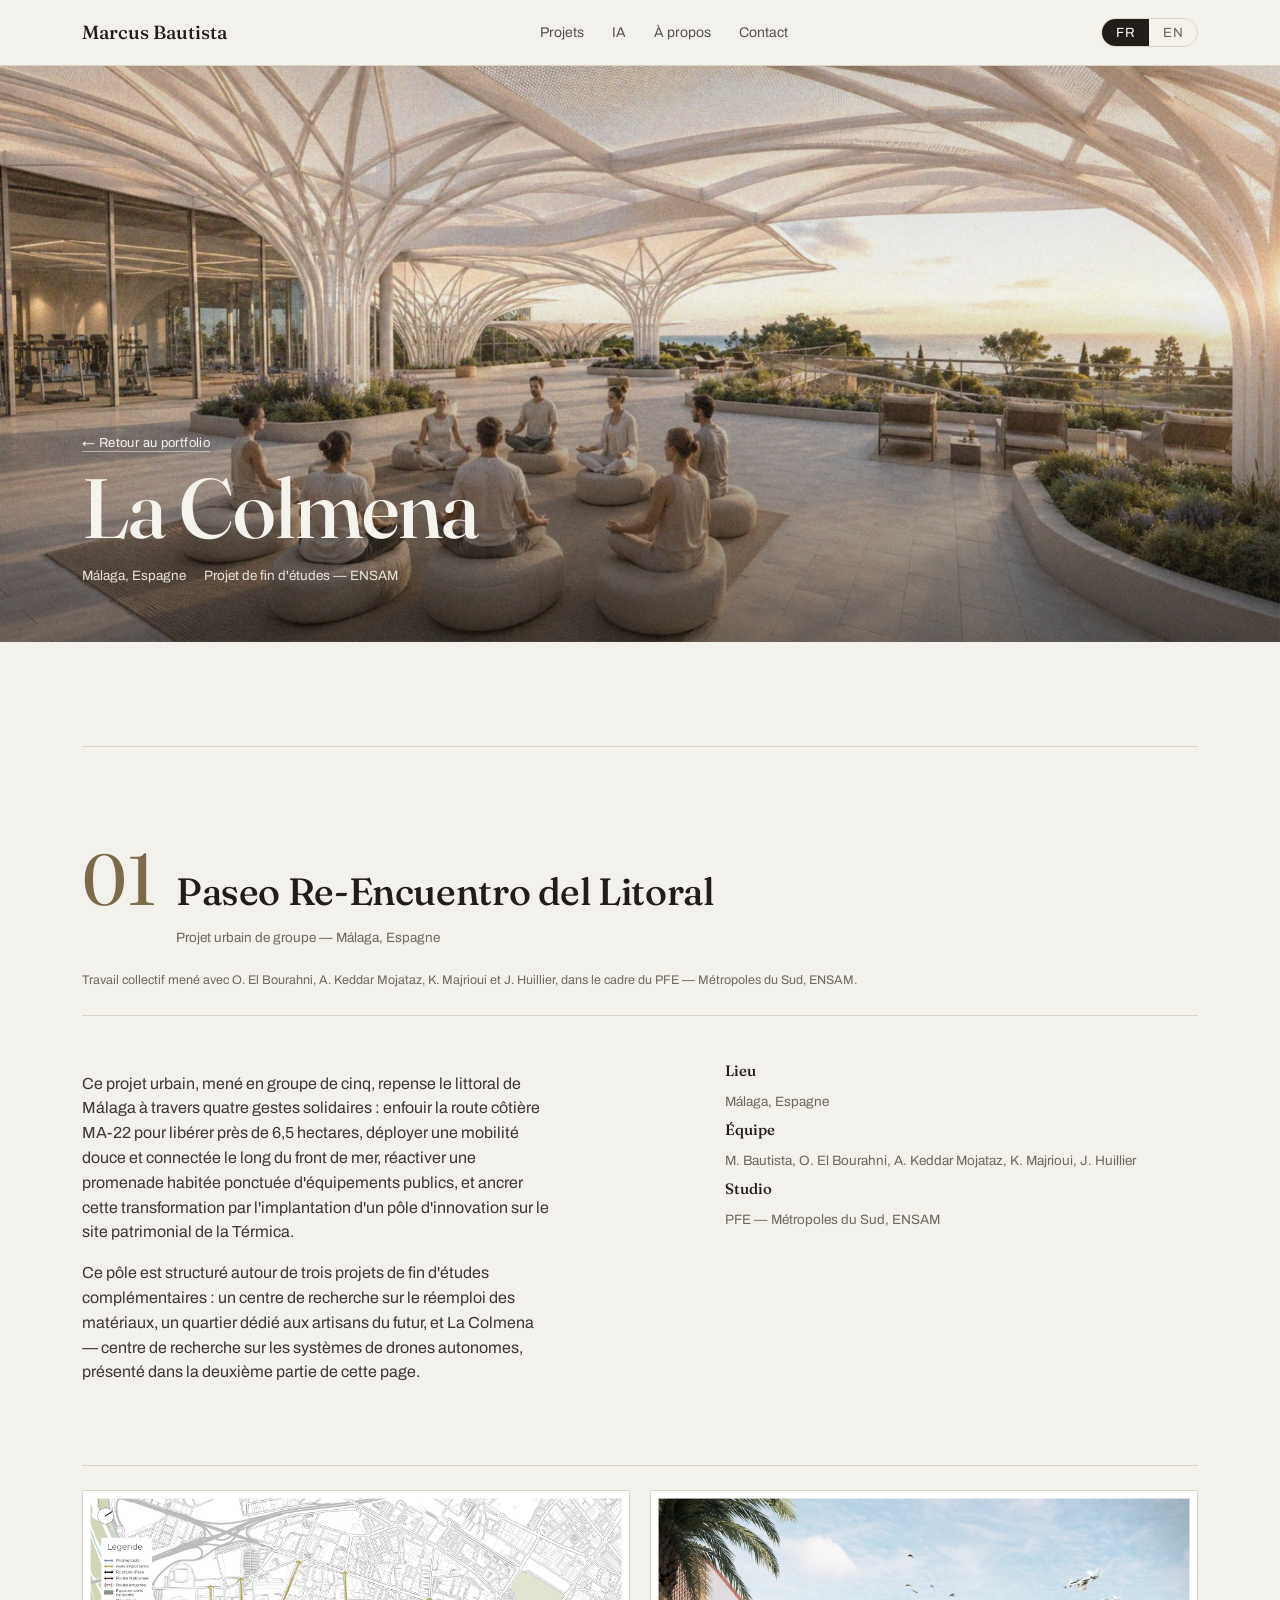
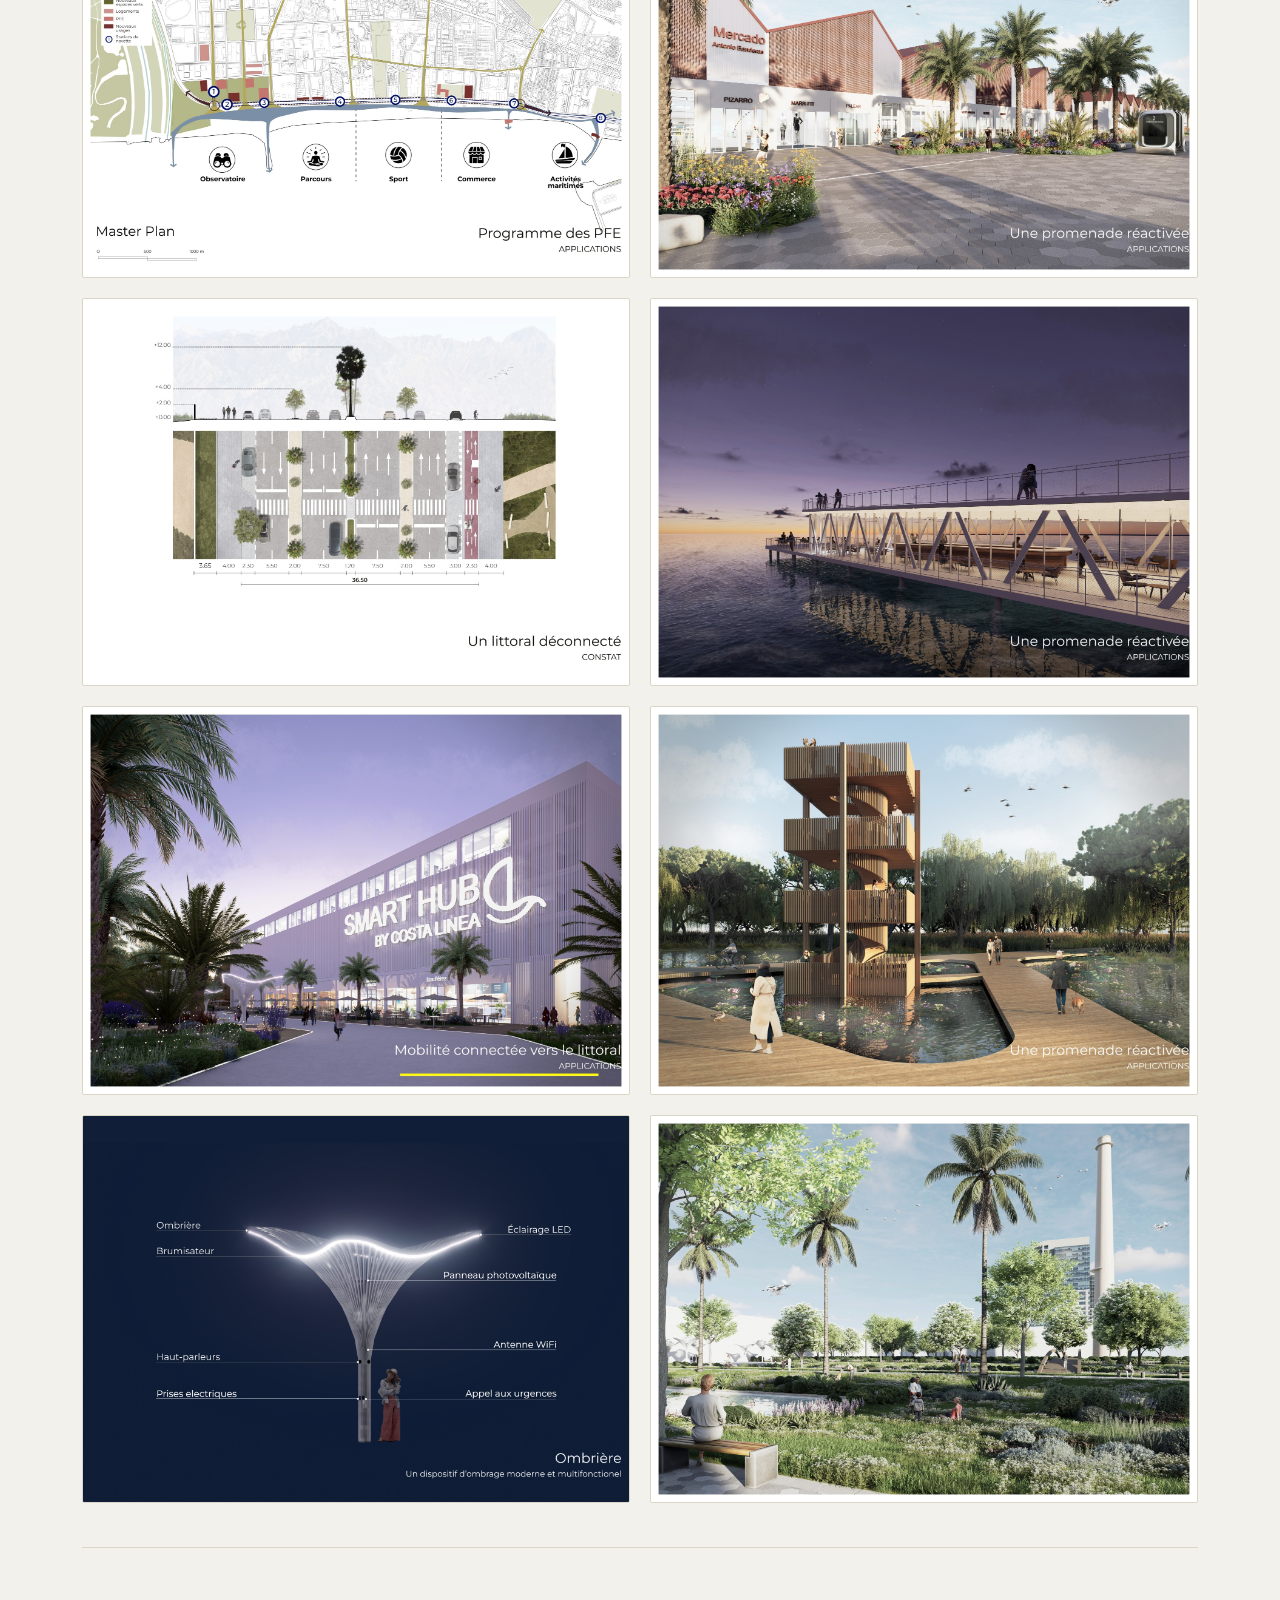
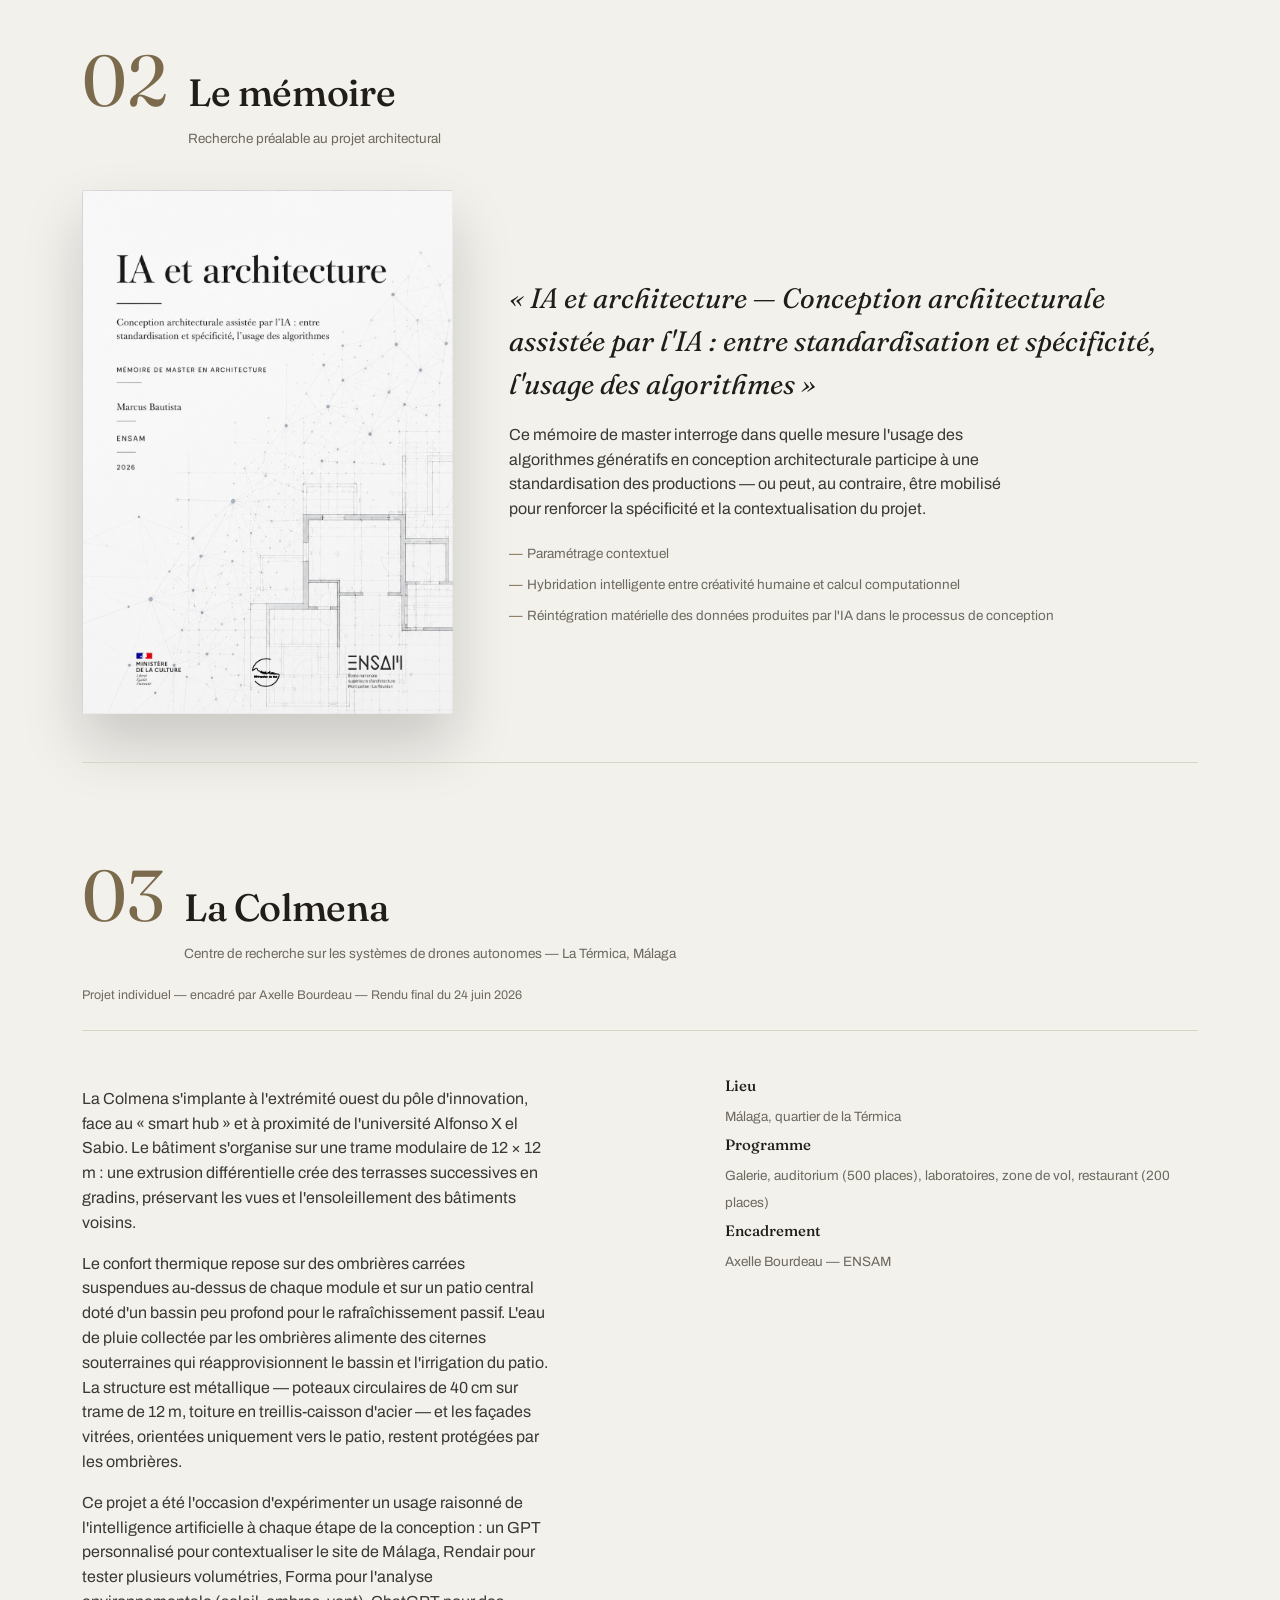
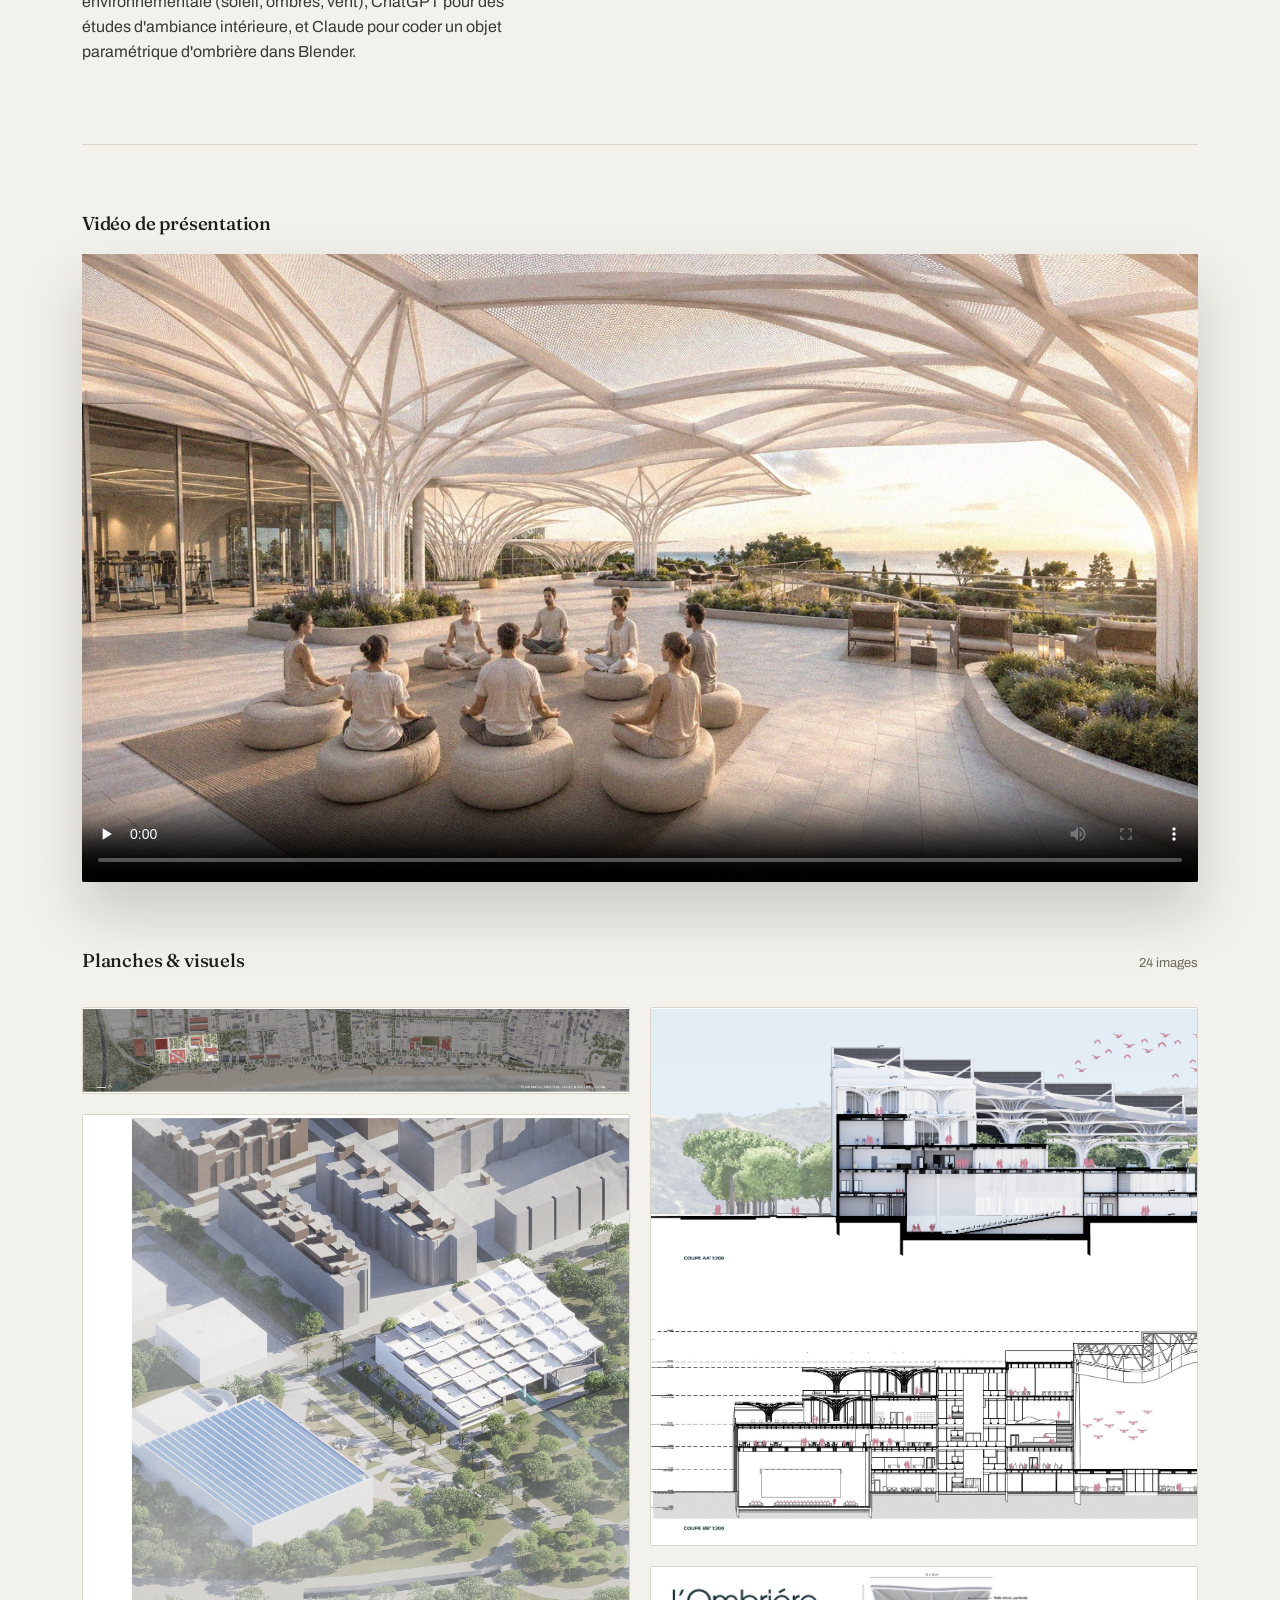
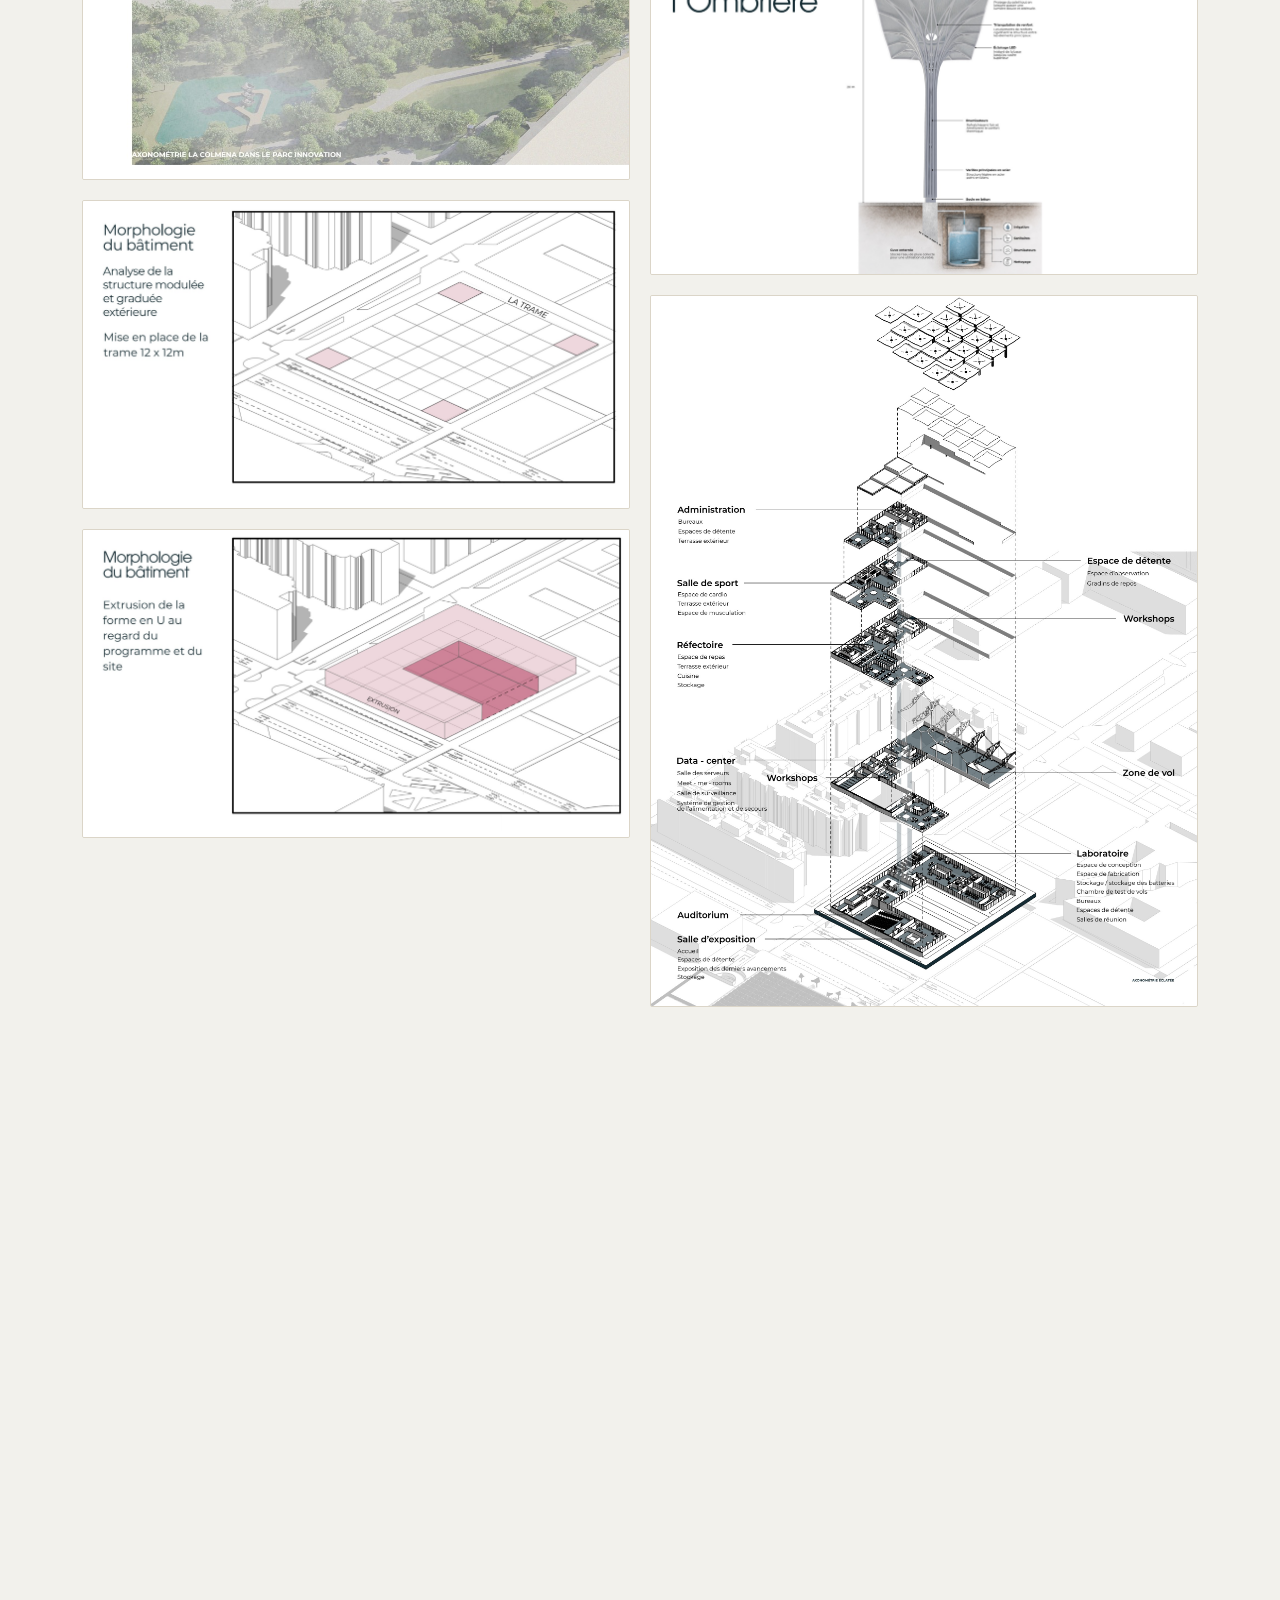
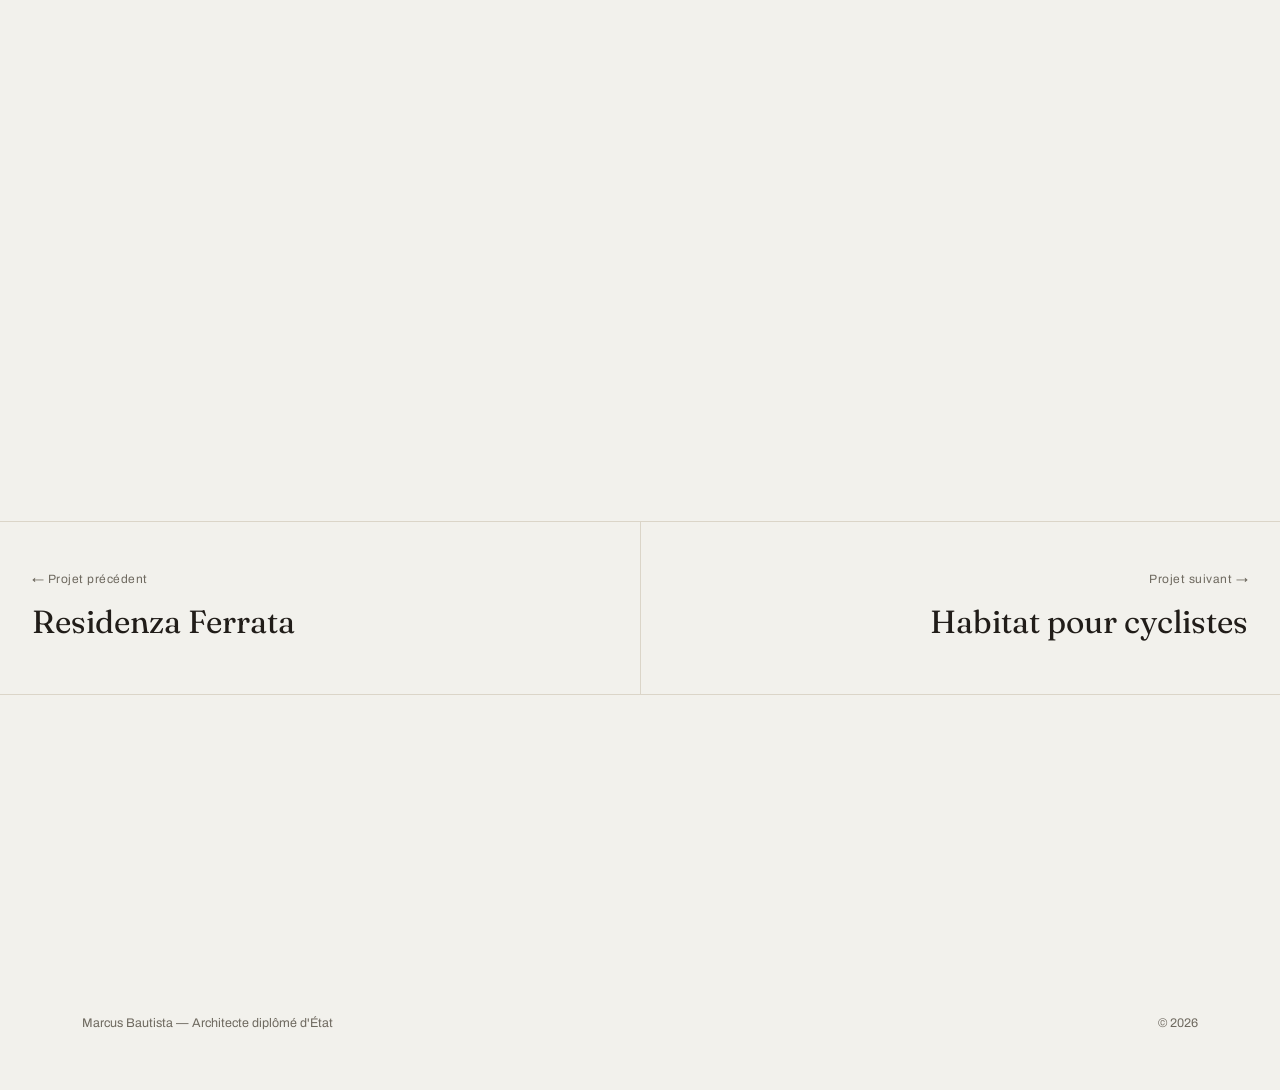
==== commit e3aa1e18: "Quitar la barra de titulo de las planchas en La Colmena y forzar recarga de cache Las imagenes 1, 2(" ====
--- a/proyectos/colmena.html
+++ b/proyectos/colmena.html
@@ -29,7 +29,7 @@
 </header>
 
 <section class="hero sub" id="top">
-  <img src="../assets/proyectos/colmena/colmena-21.jpg" alt="La Colmena">
+  <img src="../assets/proyectos/colmena/colmena-21.jpg?v=2" alt="La Colmena">
   <div class="scrim"></div>
   <div class="content">
     <div class="breadcrumb"><a href="../index.html#projets">&larr; <span class="fr">Retour au portfolio</span><span class="en">Back to portfolio</span></a></div>
@@ -141,7 +141,7 @@
       <h3><span class="fr">Vidéo de présentation</span><span class="en">Presentation video</span></h3>
     </div>
     <div class="video-wrap reveal">
-      <video controls preload="none" poster="../assets/proyectos/colmena/colmena-21.jpg">
+      <video controls preload="none" poster="../assets/proyectos/colmena/colmena-21.jpg?v=2">
         <source src="../assets/proyectos/colmena/la-colmena-video.mp4" type="video/mp4">
       </video>
     </div>
@@ -151,30 +151,30 @@
       <div class="count">24 <span class="fr">images</span><span class="en">images</span></div>
     </div>
     <div class="gallery-grid">
-      <figure class="reveal"><img src="../assets/proyectos/colmena/colmena-01.jpg" alt="colmena — Plan masse, Paseo Re-Encuentro del Litoral" data-full="../assets/proyectos/colmena/colmena-01.jpg" loading="lazy"></figure>
-      <figure class="reveal"><img src="../assets/proyectos/colmena/colmena-02.jpg" alt="colmena — Axonométrie dans le parc d'innovation" data-full="../assets/proyectos/colmena/colmena-02.jpg" loading="lazy"></figure>
-      <figure class="reveal"><img src="../assets/proyectos/colmena/colmena-03.jpg" alt="colmena — Morphologie, mise en place de la trame 12×12m" data-full="../assets/proyectos/colmena/colmena-03.jpg" loading="lazy"></figure>
-      <figure class="reveal"><img src="../assets/proyectos/colmena/colmena-04.jpg" alt="colmena — Morphologie, extrusion en U" data-full="../assets/proyectos/colmena/colmena-04.jpg" loading="lazy"></figure>
-      <figure class="reveal"><img src="../assets/proyectos/colmena/colmena-05.jpg" alt="colmena — Morphologie, travail des terrasses" data-full="../assets/proyectos/colmena/colmena-05.jpg" loading="lazy"></figure>
-      <figure class="reveal"><img src="../assets/proyectos/colmena/colmena-06.jpg" alt="colmena — Morphologie, répartition du programme" data-full="../assets/proyectos/colmena/colmena-06.jpg" loading="lazy"></figure>
-      <figure class="reveal"><img src="../assets/proyectos/colmena/colmena-07.jpg" alt="colmena — Perspective nocturne depuis l'Avenida Imperio Argentina" data-full="../assets/proyectos/colmena/colmena-07.jpg" loading="lazy"></figure>
-      <figure class="reveal"><img src="../assets/proyectos/colmena/colmena-08.jpg" alt="colmena — Coupe urbaine 1/900" data-full="../assets/proyectos/colmena/colmena-08.jpg" loading="lazy"></figure>
-      <figure class="reveal"><img src="../assets/proyectos/colmena/colmena-09.jpg" alt="colmena — Plan du rez-de-chaussée" data-full="../assets/proyectos/colmena/colmena-09.jpg" loading="lazy"></figure>
-      <figure class="reveal"><img src="../assets/proyectos/colmena/colmena-10.jpg" alt="colmena — Plan R+1" data-full="../assets/proyectos/colmena/colmena-10.jpg" loading="lazy"></figure>
-      <figure class="reveal"><img src="../assets/proyectos/colmena/colmena-11.jpg" alt="colmena — Plan R+2" data-full="../assets/proyectos/colmena/colmena-11.jpg" loading="lazy"></figure>
-      <figure class="reveal"><img src="../assets/proyectos/colmena/colmena-12.jpg" alt="colmena — Plan R+3" data-full="../assets/proyectos/colmena/colmena-12.jpg" loading="lazy"></figure>
-      <figure class="reveal"><img src="../assets/proyectos/colmena/colmena-13.jpg" alt="colmena — Vue sur la façade sud depuis le parc" data-full="../assets/proyectos/colmena/colmena-13.jpg" loading="lazy"></figure>
-      <figure class="reveal"><img src="../assets/proyectos/colmena/colmena-14.jpg" alt="colmena — Coupes AA' et BB' 1/200" data-full="../assets/proyectos/colmena/colmena-14.jpg" loading="lazy"></figure>
-      <figure class="reveal"><img src="../assets/proyectos/colmena/colmena-15.jpg" alt="colmena — Détail de l'ombrière et récupération d'eau" data-full="../assets/proyectos/colmena/colmena-15.jpg" loading="lazy"></figure>
-      <figure class="reveal"><img src="../assets/proyectos/colmena/colmena-16.jpg" alt="colmena — Axonométrie éclatée du programme" data-full="../assets/proyectos/colmena/colmena-16.jpg" loading="lazy"></figure>
-      <figure class="reveal"><img src="../assets/proyectos/colmena/colmena-17.jpg" alt="colmena — Rendu intérieur, galerie d'exposition" data-full="../assets/proyectos/colmena/colmena-17.jpg" loading="lazy"></figure>
-      <figure class="reveal"><img src="../assets/proyectos/colmena/colmena-18.jpg" alt="colmena — Rendu intérieur, café" data-full="../assets/proyectos/colmena/colmena-18.jpg" loading="lazy"></figure>
-      <figure class="reveal"><img src="../assets/proyectos/colmena/colmena-19.jpg" alt="colmena — Vue sur la zone de vol au crépuscule" data-full="../assets/proyectos/colmena/colmena-19.jpg" loading="lazy"></figure>
-      <figure class="reveal"><img src="../assets/proyectos/colmena/colmena-20.jpg" alt="colmena — Rendu intérieur, restaurant" data-full="../assets/proyectos/colmena/colmena-20.jpg" loading="lazy"></figure>
-      <figure class="reveal"><img src="../assets/proyectos/colmena/colmena-21.jpg" alt="colmena — Perspective sur la terrasse de la salle" data-full="../assets/proyectos/colmena/colmena-21.jpg" loading="lazy"></figure>
-      <figure class="reveal"><img src="../assets/proyectos/colmena/colmena-22.jpg" alt="colmena — Étude volumétrique, maquette blanche" data-full="../assets/proyectos/colmena/colmena-22.jpg" loading="lazy"></figure>
-      <figure class="reveal"><img src="../assets/proyectos/colmena/colmena-23.jpg" alt="colmena — Vue aérienne avec drone de livraison" data-full="../assets/proyectos/colmena/colmena-23.jpg" loading="lazy"></figure>
-      <figure class="reveal"><img src="../assets/proyectos/colmena/colmena-24.jpg" alt="colmena — Vue sur l'avenue depuis le parc d'innovation" data-full="../assets/proyectos/colmena/colmena-24.jpg" loading="lazy"></figure>
+      <figure class="reveal"><img src="../assets/proyectos/colmena/colmena-01.jpg?v=2" alt="colmena — Plan masse, Paseo Re-Encuentro del Litoral" data-full="../assets/proyectos/colmena/colmena-01.jpg?v=2" loading="lazy"></figure>
+      <figure class="reveal"><img src="../assets/proyectos/colmena/colmena-02.jpg?v=2" alt="colmena — Axonométrie dans le parc d'innovation" data-full="../assets/proyectos/colmena/colmena-02.jpg?v=2" loading="lazy"></figure>
+      <figure class="reveal"><img src="../assets/proyectos/colmena/colmena-03.jpg?v=2" alt="colmena — Morphologie, mise en place de la trame 12×12m" data-full="../assets/proyectos/colmena/colmena-03.jpg?v=2" loading="lazy"></figure>
+      <figure class="reveal"><img src="../assets/proyectos/colmena/colmena-04.jpg?v=2" alt="colmena — Morphologie, extrusion en U" data-full="../assets/proyectos/colmena/colmena-04.jpg?v=2" loading="lazy"></figure>
+      <figure class="reveal"><img src="../assets/proyectos/colmena/colmena-05.jpg?v=2" alt="colmena — Morphologie, travail des terrasses" data-full="../assets/proyectos/colmena/colmena-05.jpg?v=2" loading="lazy"></figure>
+      <figure class="reveal"><img src="../assets/proyectos/colmena/colmena-06.jpg?v=2" alt="colmena — Morphologie, répartition du programme" data-full="../assets/proyectos/colmena/colmena-06.jpg?v=2" loading="lazy"></figure>
+      <figure class="reveal"><img src="../assets/proyectos/colmena/colmena-07.jpg?v=2" alt="colmena — Perspective nocturne depuis l'Avenida Imperio Argentina" data-full="../assets/proyectos/colmena/colmena-07.jpg?v=2" loading="lazy"></figure>
+      <figure class="reveal"><img src="../assets/proyectos/colmena/colmena-08.jpg?v=2" alt="colmena — Coupe urbaine 1/900" data-full="../assets/proyectos/colmena/colmena-08.jpg?v=2" loading="lazy"></figure>
+      <figure class="reveal"><img src="../assets/proyectos/colmena/colmena-09.jpg?v=2" alt="colmena — Plan du rez-de-chaussée" data-full="../assets/proyectos/colmena/colmena-09.jpg?v=2" loading="lazy"></figure>
+      <figure class="reveal"><img src="../assets/proyectos/colmena/colmena-10.jpg?v=2" alt="colmena — Plan R+1" data-full="../assets/proyectos/colmena/colmena-10.jpg?v=2" loading="lazy"></figure>
+      <figure class="reveal"><img src="../assets/proyectos/colmena/colmena-11.jpg?v=2" alt="colmena — Plan R+2" data-full="../assets/proyectos/colmena/colmena-11.jpg?v=2" loading="lazy"></figure>
+      <figure class="reveal"><img src="../assets/proyectos/colmena/colmena-12.jpg?v=2" alt="colmena — Plan R+3" data-full="../assets/proyectos/colmena/colmena-12.jpg?v=2" loading="lazy"></figure>
+      <figure class="reveal"><img src="../assets/proyectos/colmena/colmena-13.jpg?v=2" alt="colmena — Vue sur la façade sud depuis le parc" data-full="../assets/proyectos/colmena/colmena-13.jpg?v=2" loading="lazy"></figure>
+      <figure class="reveal"><img src="../assets/proyectos/colmena/colmena-14.jpg?v=2" alt="colmena — Coupes AA' et BB' 1/200" data-full="../assets/proyectos/colmena/colmena-14.jpg?v=2" loading="lazy"></figure>
+      <figure class="reveal"><img src="../assets/proyectos/colmena/colmena-15.jpg?v=2" alt="colmena — Détail de l'ombrière et récupération d'eau" data-full="../assets/proyectos/colmena/colmena-15.jpg?v=2" loading="lazy"></figure>
+      <figure class="reveal"><img src="../assets/proyectos/colmena/colmena-16.jpg?v=2" alt="colmena — Axonométrie éclatée du programme" data-full="../assets/proyectos/colmena/colmena-16.jpg?v=2" loading="lazy"></figure>
+      <figure class="reveal"><img src="../assets/proyectos/colmena/colmena-17.jpg?v=2" alt="colmena — Rendu intérieur, galerie d'exposition" data-full="../assets/proyectos/colmena/colmena-17.jpg?v=2" loading="lazy"></figure>
+      <figure class="reveal"><img src="../assets/proyectos/colmena/colmena-18.jpg?v=2" alt="colmena — Rendu intérieur, café" data-full="../assets/proyectos/colmena/colmena-18.jpg?v=2" loading="lazy"></figure>
+      <figure class="reveal"><img src="../assets/proyectos/colmena/colmena-19.jpg?v=2" alt="colmena — Vue sur la zone de vol au crépuscule" data-full="../assets/proyectos/colmena/colmena-19.jpg?v=2" loading="lazy"></figure>
+      <figure class="reveal"><img src="../assets/proyectos/colmena/colmena-20.jpg?v=2" alt="colmena — Rendu intérieur, restaurant" data-full="../assets/proyectos/colmena/colmena-20.jpg?v=2" loading="lazy"></figure>
+      <figure class="reveal"><img src="../assets/proyectos/colmena/colmena-21.jpg?v=2" alt="colmena — Perspective sur la terrasse de la salle" data-full="../assets/proyectos/colmena/colmena-21.jpg?v=2" loading="lazy"></figure>
+      <figure class="reveal"><img src="../assets/proyectos/colmena/colmena-22.jpg?v=2" alt="colmena — Étude volumétrique, maquette blanche" data-full="../assets/proyectos/colmena/colmena-22.jpg?v=2" loading="lazy"></figure>
+      <figure class="reveal"><img src="../assets/proyectos/colmena/colmena-23.jpg?v=2" alt="colmena — Vue aérienne avec drone de livraison" data-full="../assets/proyectos/colmena/colmena-23.jpg?v=2" loading="lazy"></figure>
+      <figure class="reveal"><img src="../assets/proyectos/colmena/colmena-24.jpg?v=2" alt="colmena — Vue sur l'avenue depuis le parc d'innovation" data-full="../assets/proyectos/colmena/colmena-24.jpg?v=2" loading="lazy"></figure>
     </div>
   </div>
 </section>
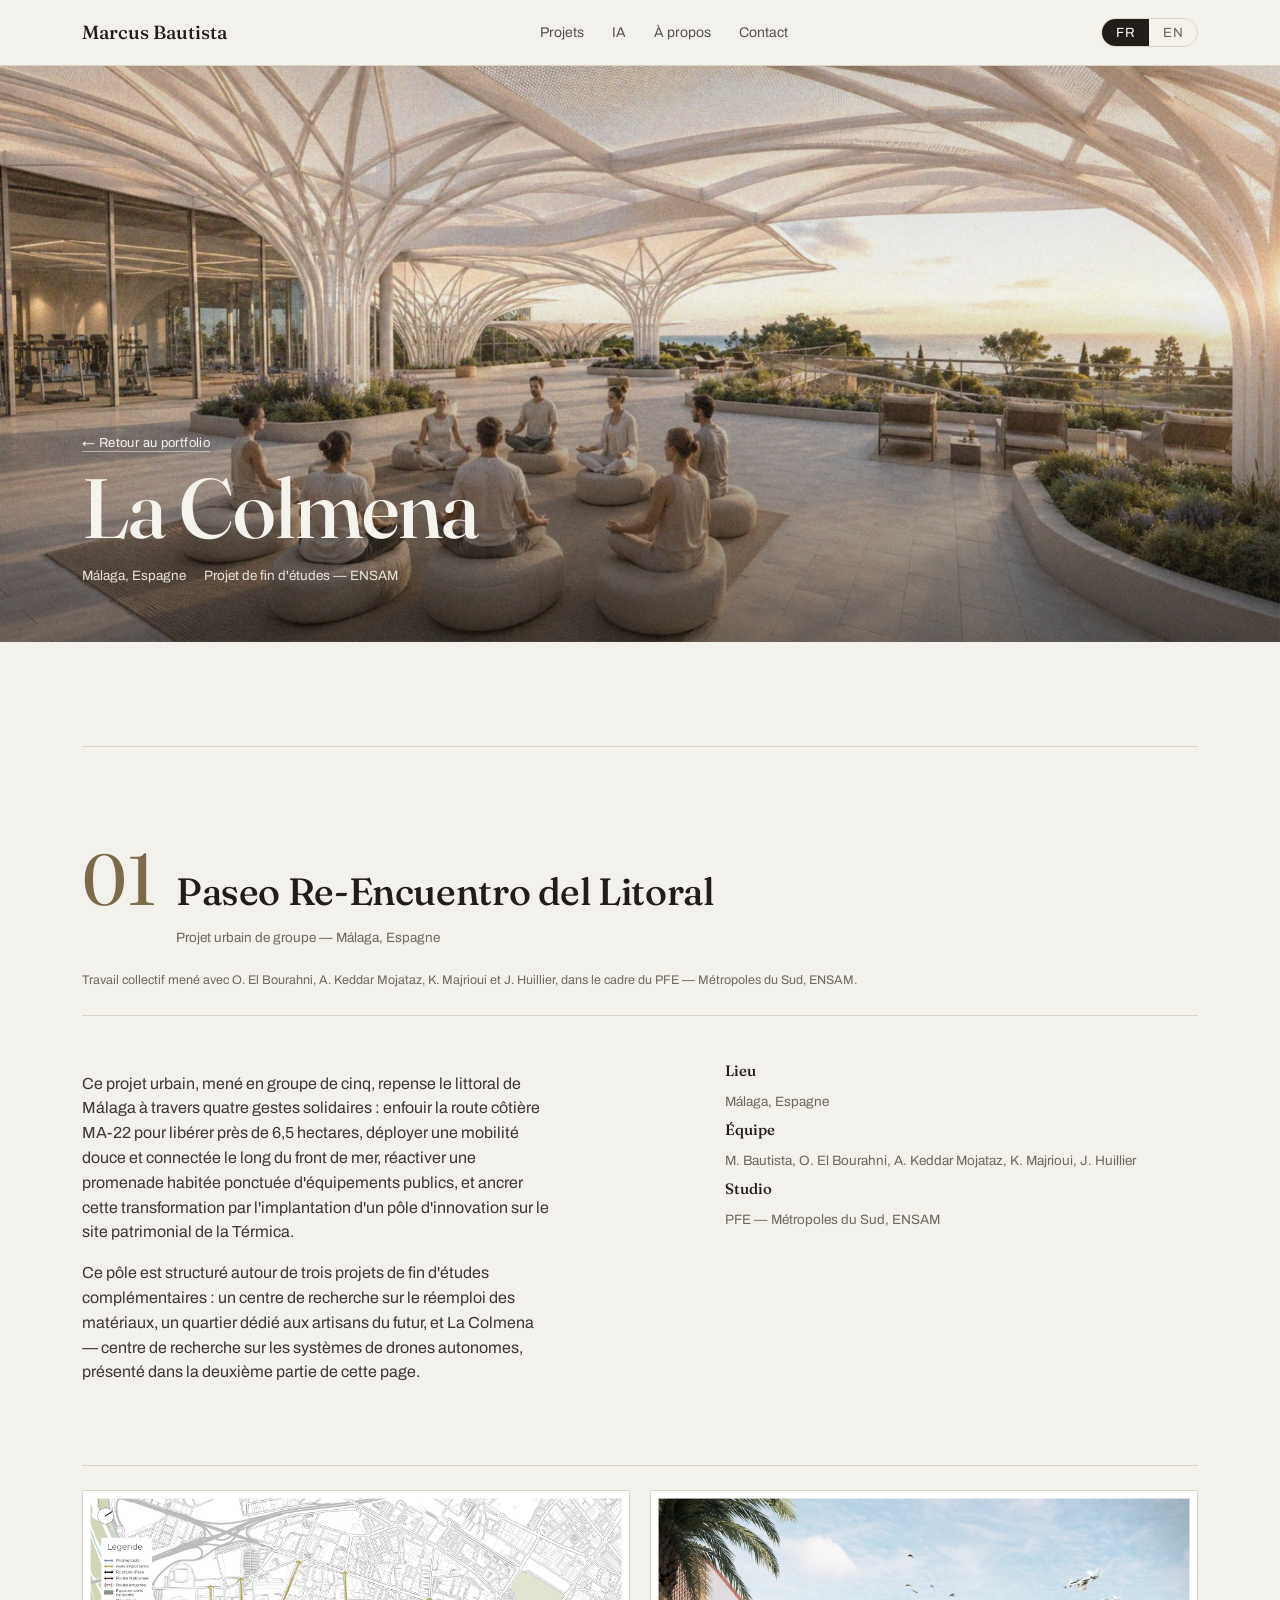
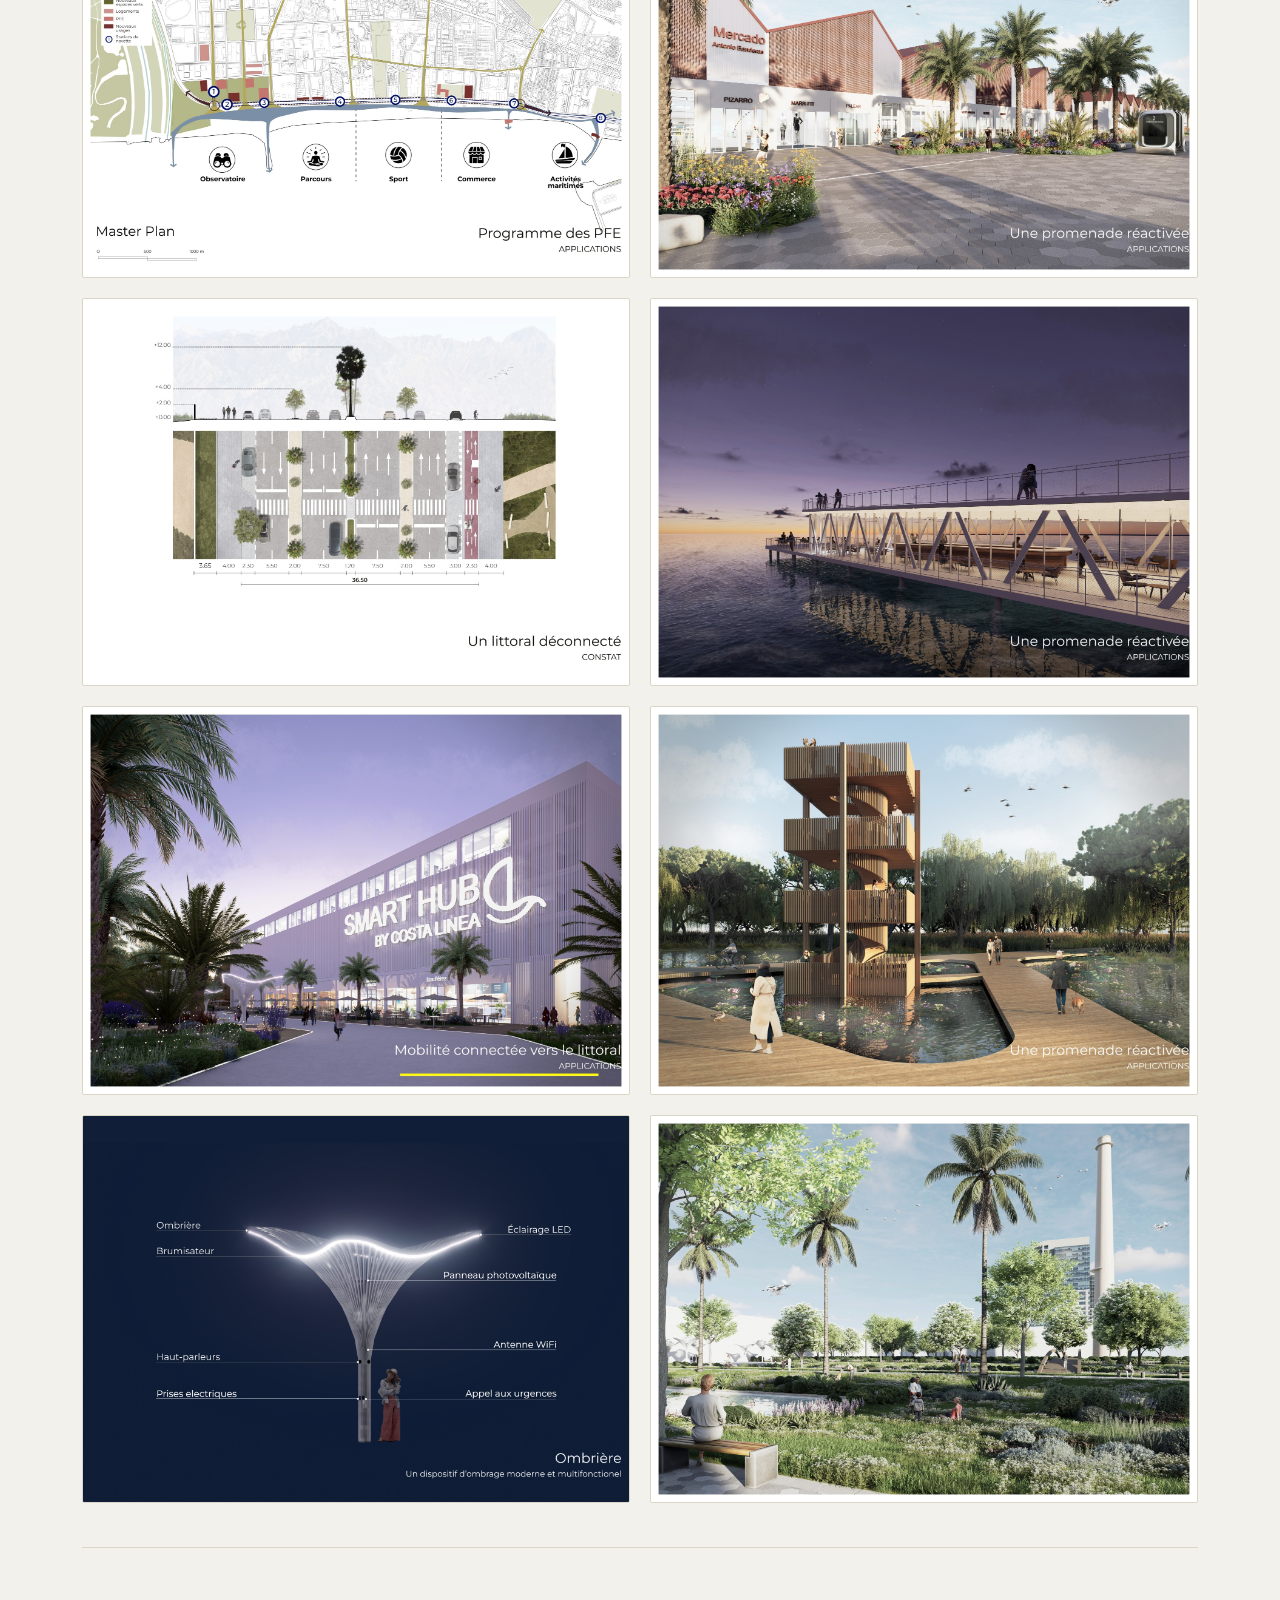
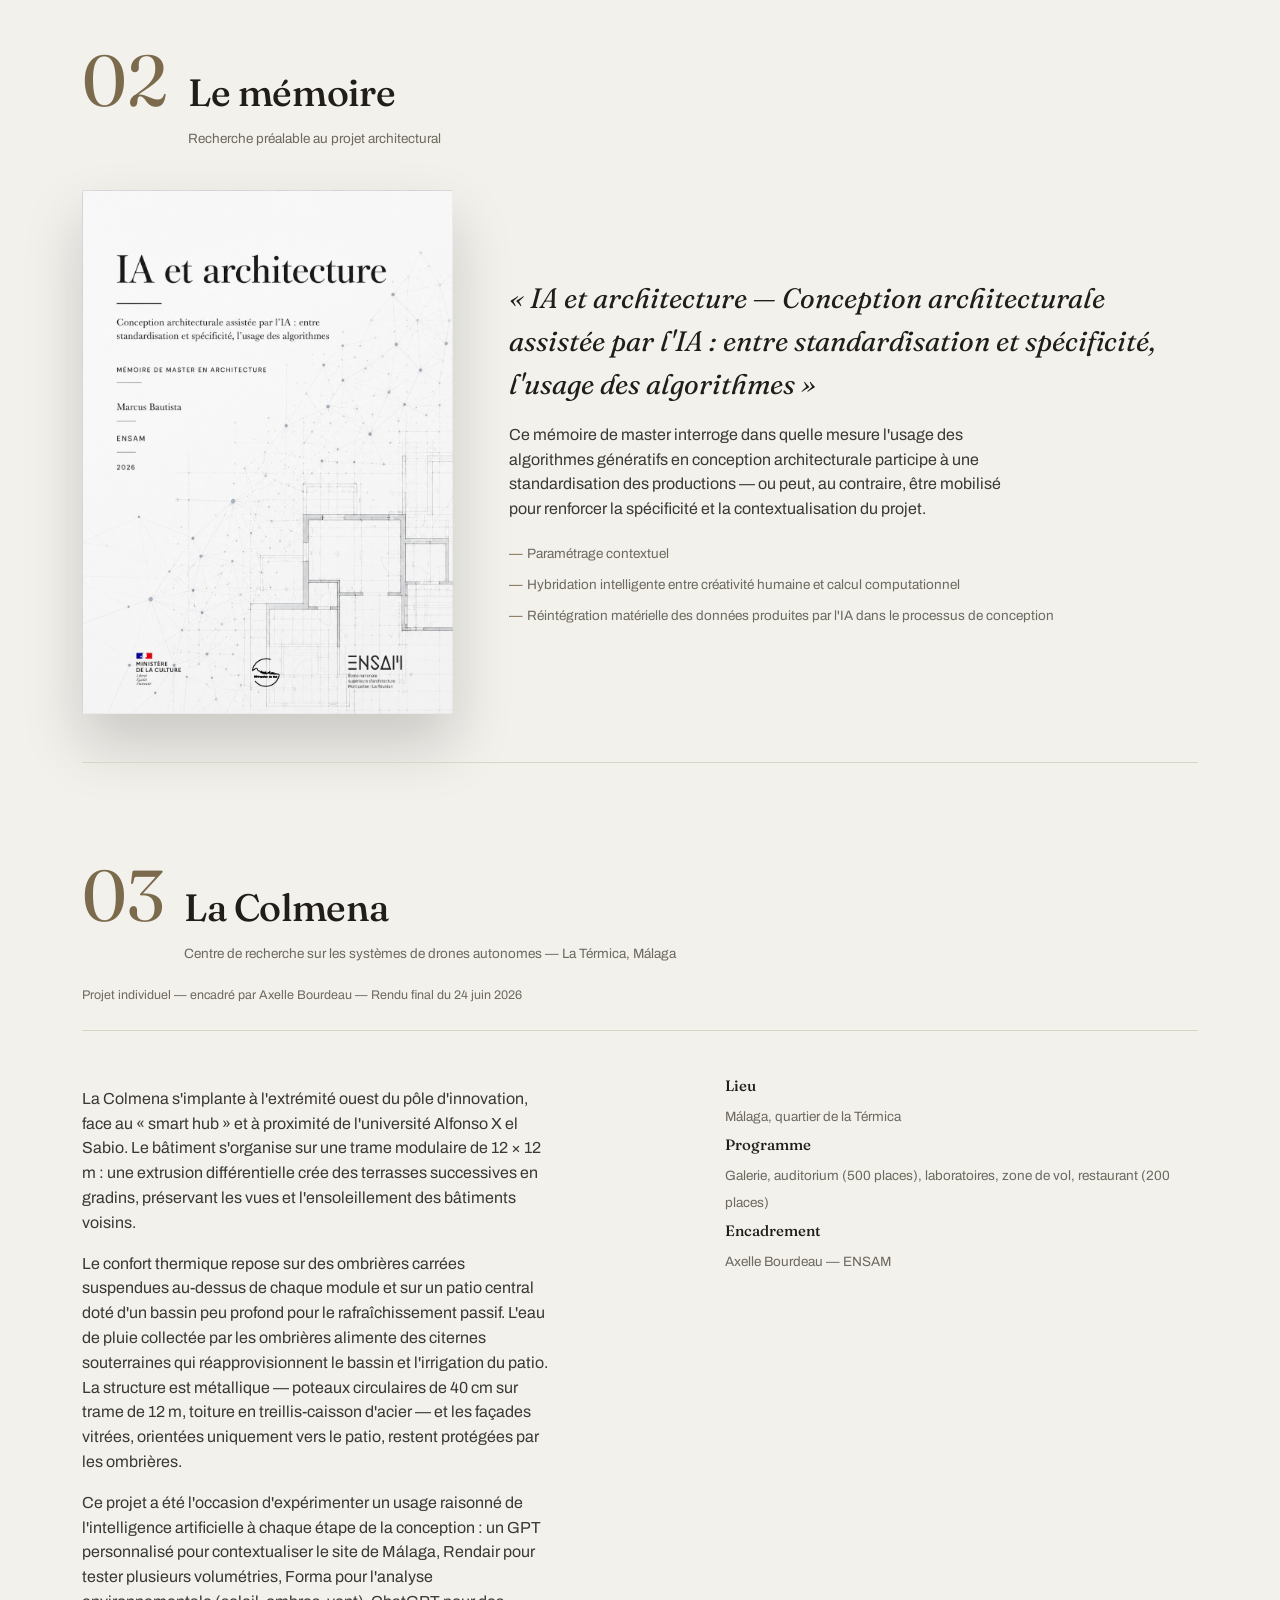
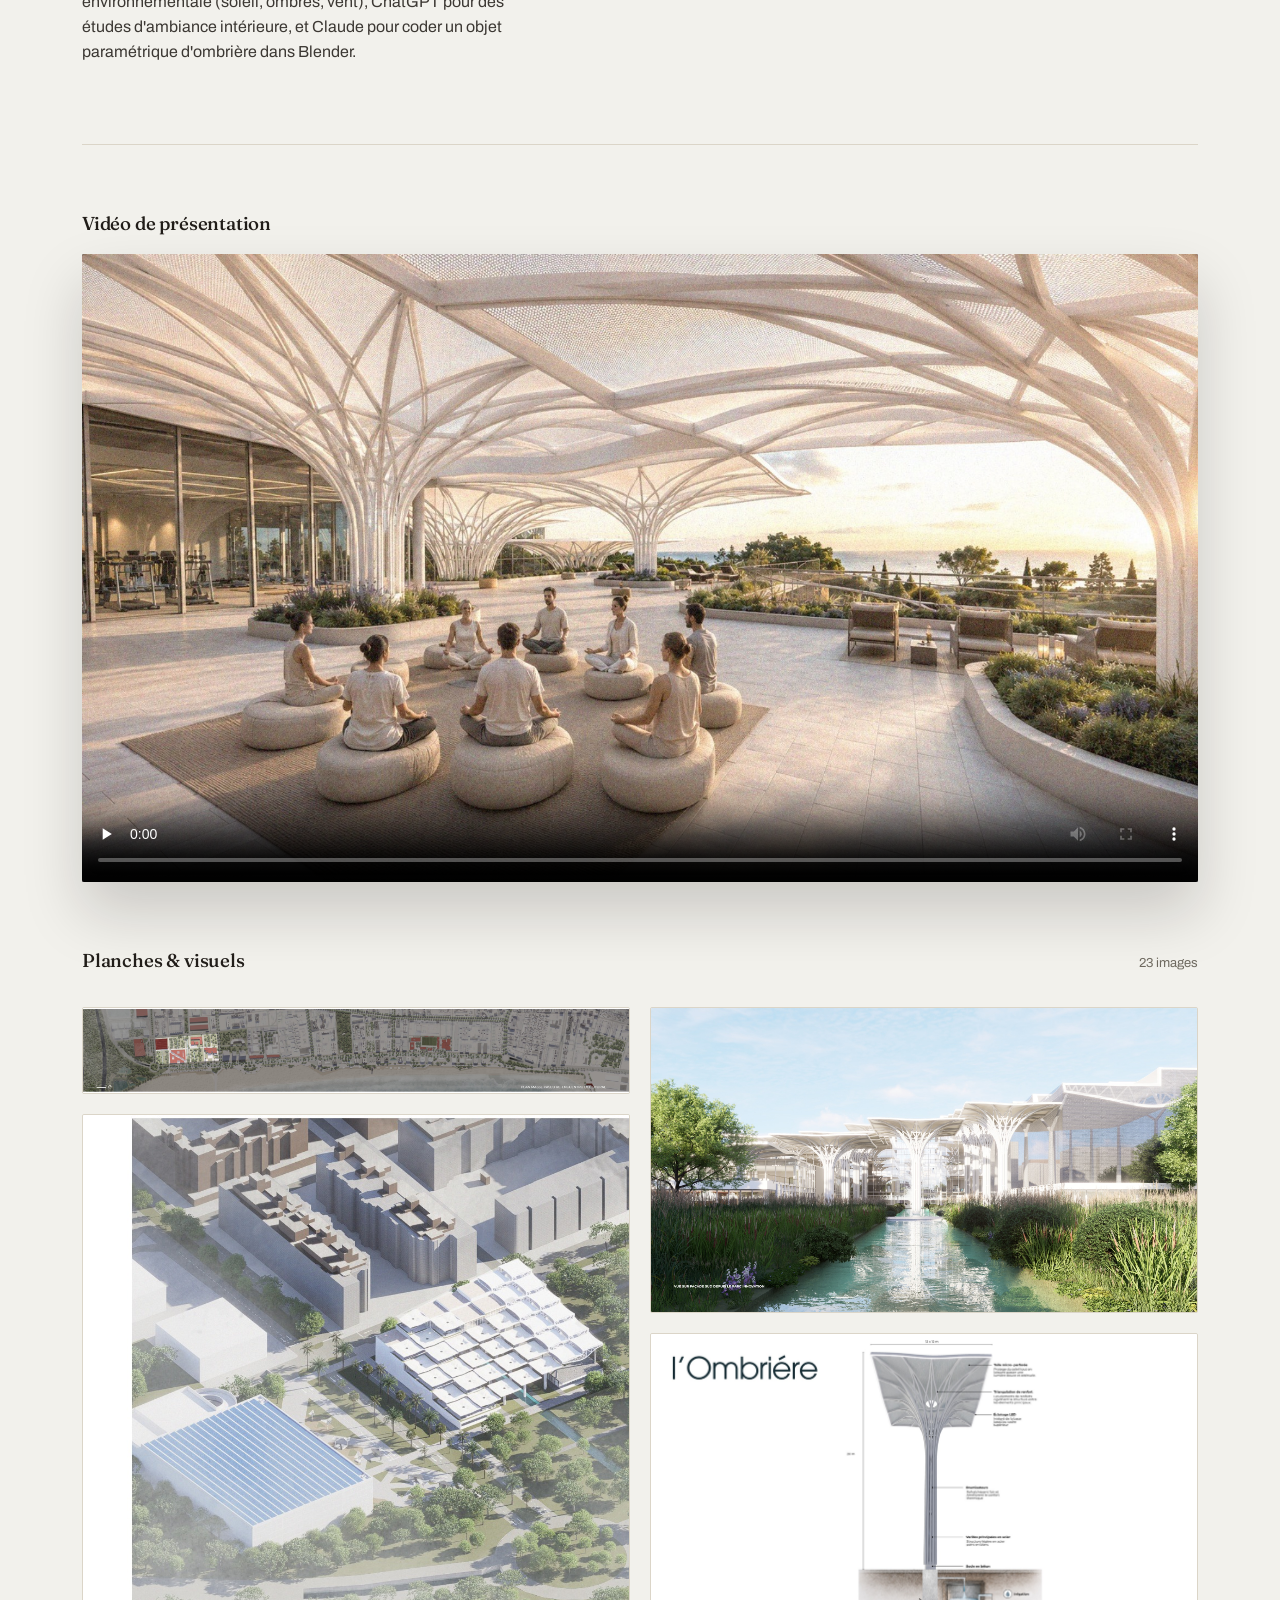
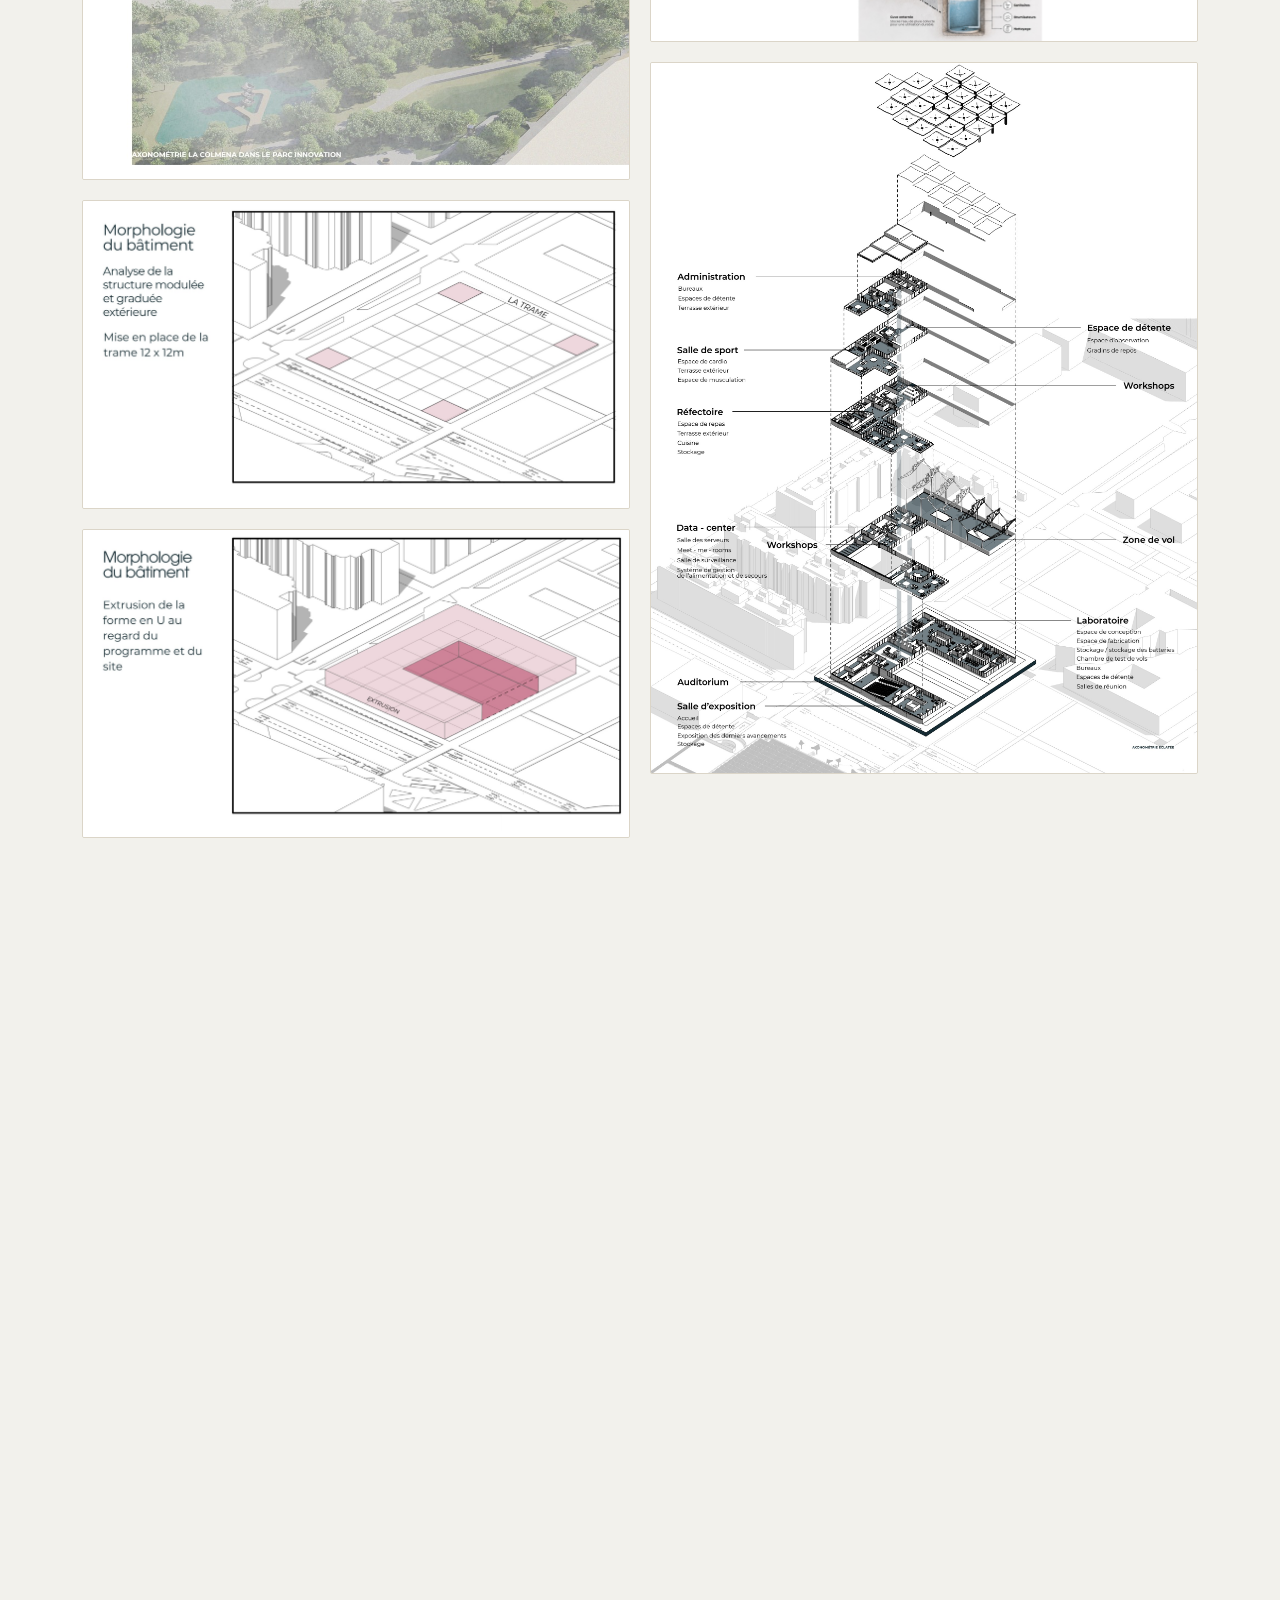
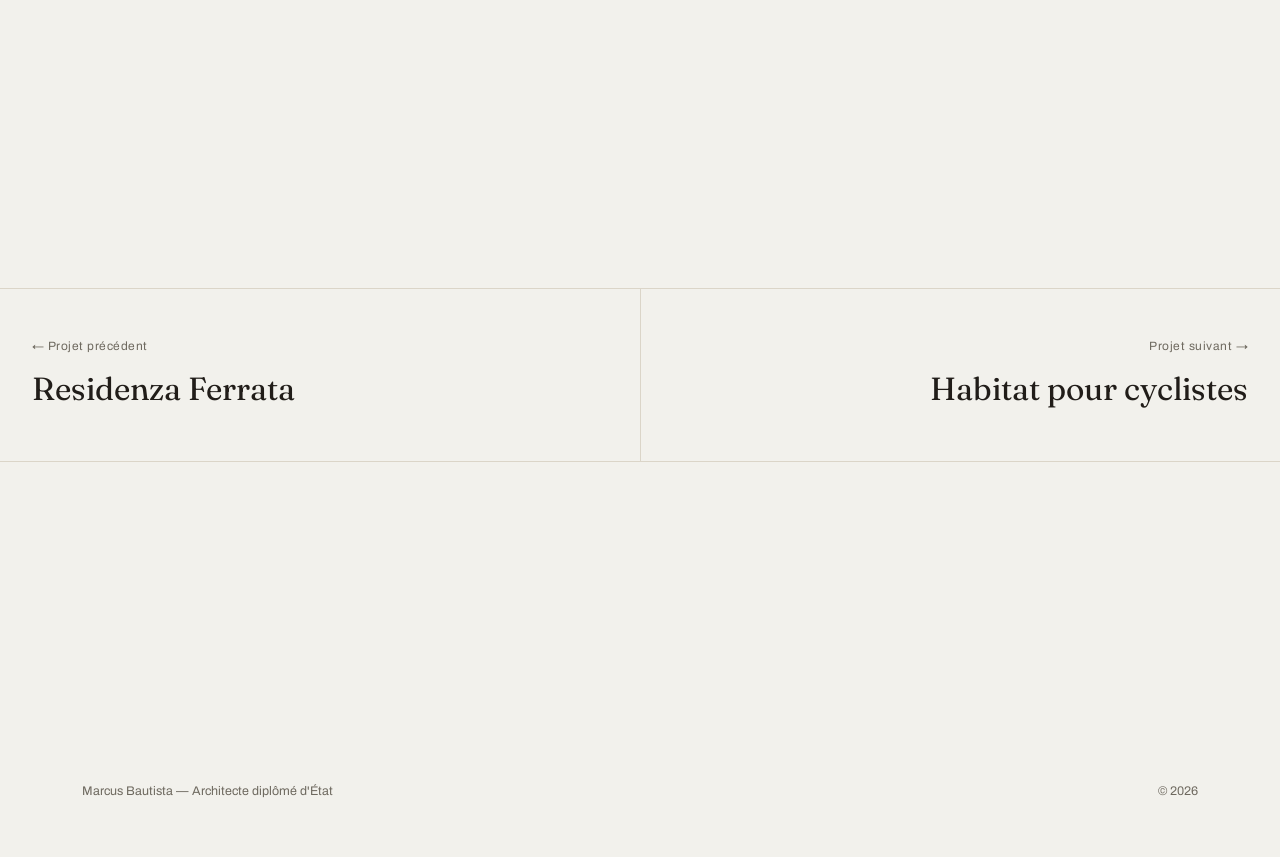
==== commit 534074de: "Poner La Colmena como primer proyecto y usarla como portada del sitio - Elimina la imagen 14 (Coupes" ====
--- a/proyectos/colmena.html
+++ b/proyectos/colmena.html
@@ -148,7 +148,7 @@
 
     <div class="gallery-head reveal">
       <h3><span class="fr">Planches &amp; visuels</span><span class="en">Sheets &amp; visuals</span></h3>
-      <div class="count">24 <span class="fr">images</span><span class="en">images</span></div>
+      <div class="count">23 <span class="fr">images</span><span class="en">images</span></div>
     </div>
     <div class="gallery-grid">
       <figure class="reveal"><img src="../assets/proyectos/colmena/colmena-01.jpg?v=2" alt="colmena — Plan masse, Paseo Re-Encuentro del Litoral" data-full="../assets/proyectos/colmena/colmena-01.jpg?v=2" loading="lazy"></figure>
@@ -164,7 +164,6 @@
       <figure class="reveal"><img src="../assets/proyectos/colmena/colmena-11.jpg?v=2" alt="colmena — Plan R+2" data-full="../assets/proyectos/colmena/colmena-11.jpg?v=2" loading="lazy"></figure>
       <figure class="reveal"><img src="../assets/proyectos/colmena/colmena-12.jpg?v=2" alt="colmena — Plan R+3" data-full="../assets/proyectos/colmena/colmena-12.jpg?v=2" loading="lazy"></figure>
       <figure class="reveal"><img src="../assets/proyectos/colmena/colmena-13.jpg?v=2" alt="colmena — Vue sur la façade sud depuis le parc" data-full="../assets/proyectos/colmena/colmena-13.jpg?v=2" loading="lazy"></figure>
-      <figure class="reveal"><img src="../assets/proyectos/colmena/colmena-14.jpg?v=2" alt="colmena — Coupes AA' et BB' 1/200" data-full="../assets/proyectos/colmena/colmena-14.jpg?v=2" loading="lazy"></figure>
       <figure class="reveal"><img src="../assets/proyectos/colmena/colmena-15.jpg?v=2" alt="colmena — Détail de l'ombrière et récupération d'eau" data-full="../assets/proyectos/colmena/colmena-15.jpg?v=2" loading="lazy"></figure>
       <figure class="reveal"><img src="../assets/proyectos/colmena/colmena-16.jpg?v=2" alt="colmena — Axonométrie éclatée du programme" data-full="../assets/proyectos/colmena/colmena-16.jpg?v=2" loading="lazy"></figure>
       <figure class="reveal"><img src="../assets/proyectos/colmena/colmena-17.jpg?v=2" alt="colmena — Rendu intérieur, galerie d'exposition" data-full="../assets/proyectos/colmena/colmena-17.jpg?v=2" loading="lazy"></figure>
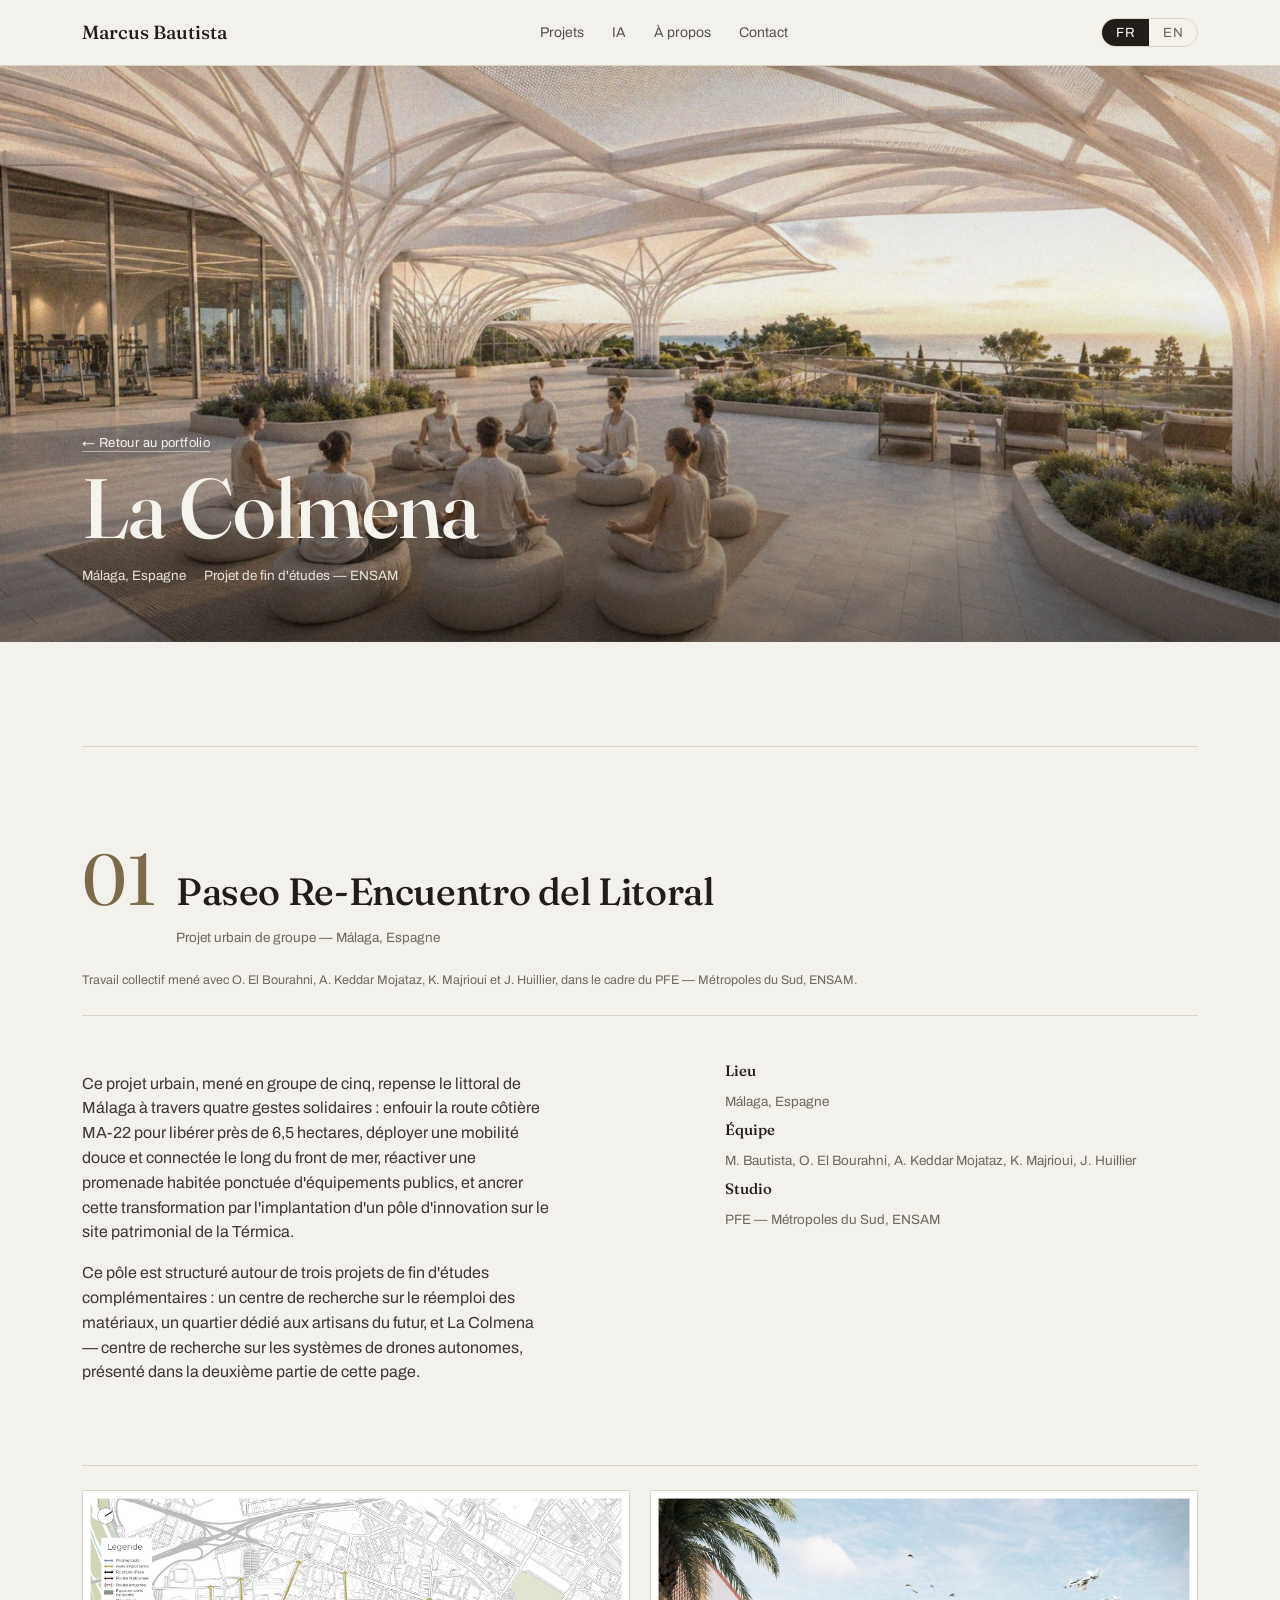
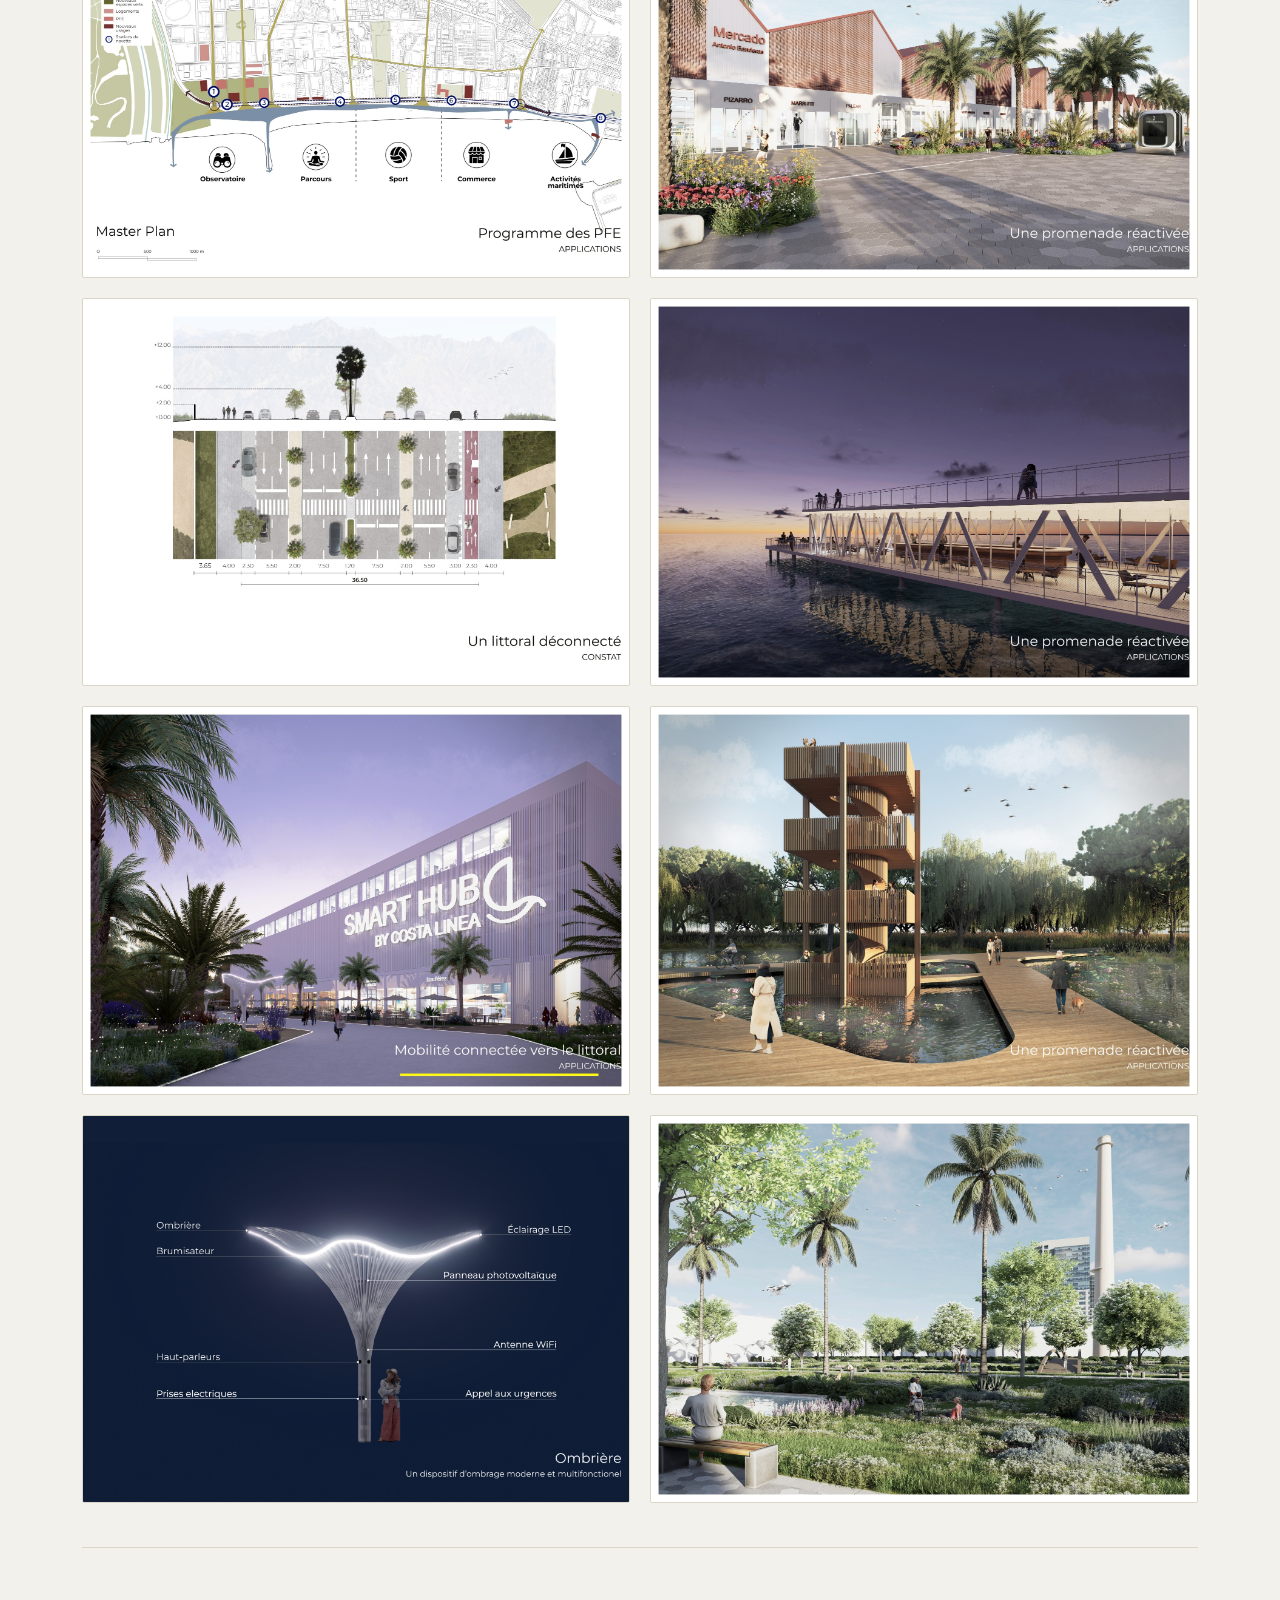
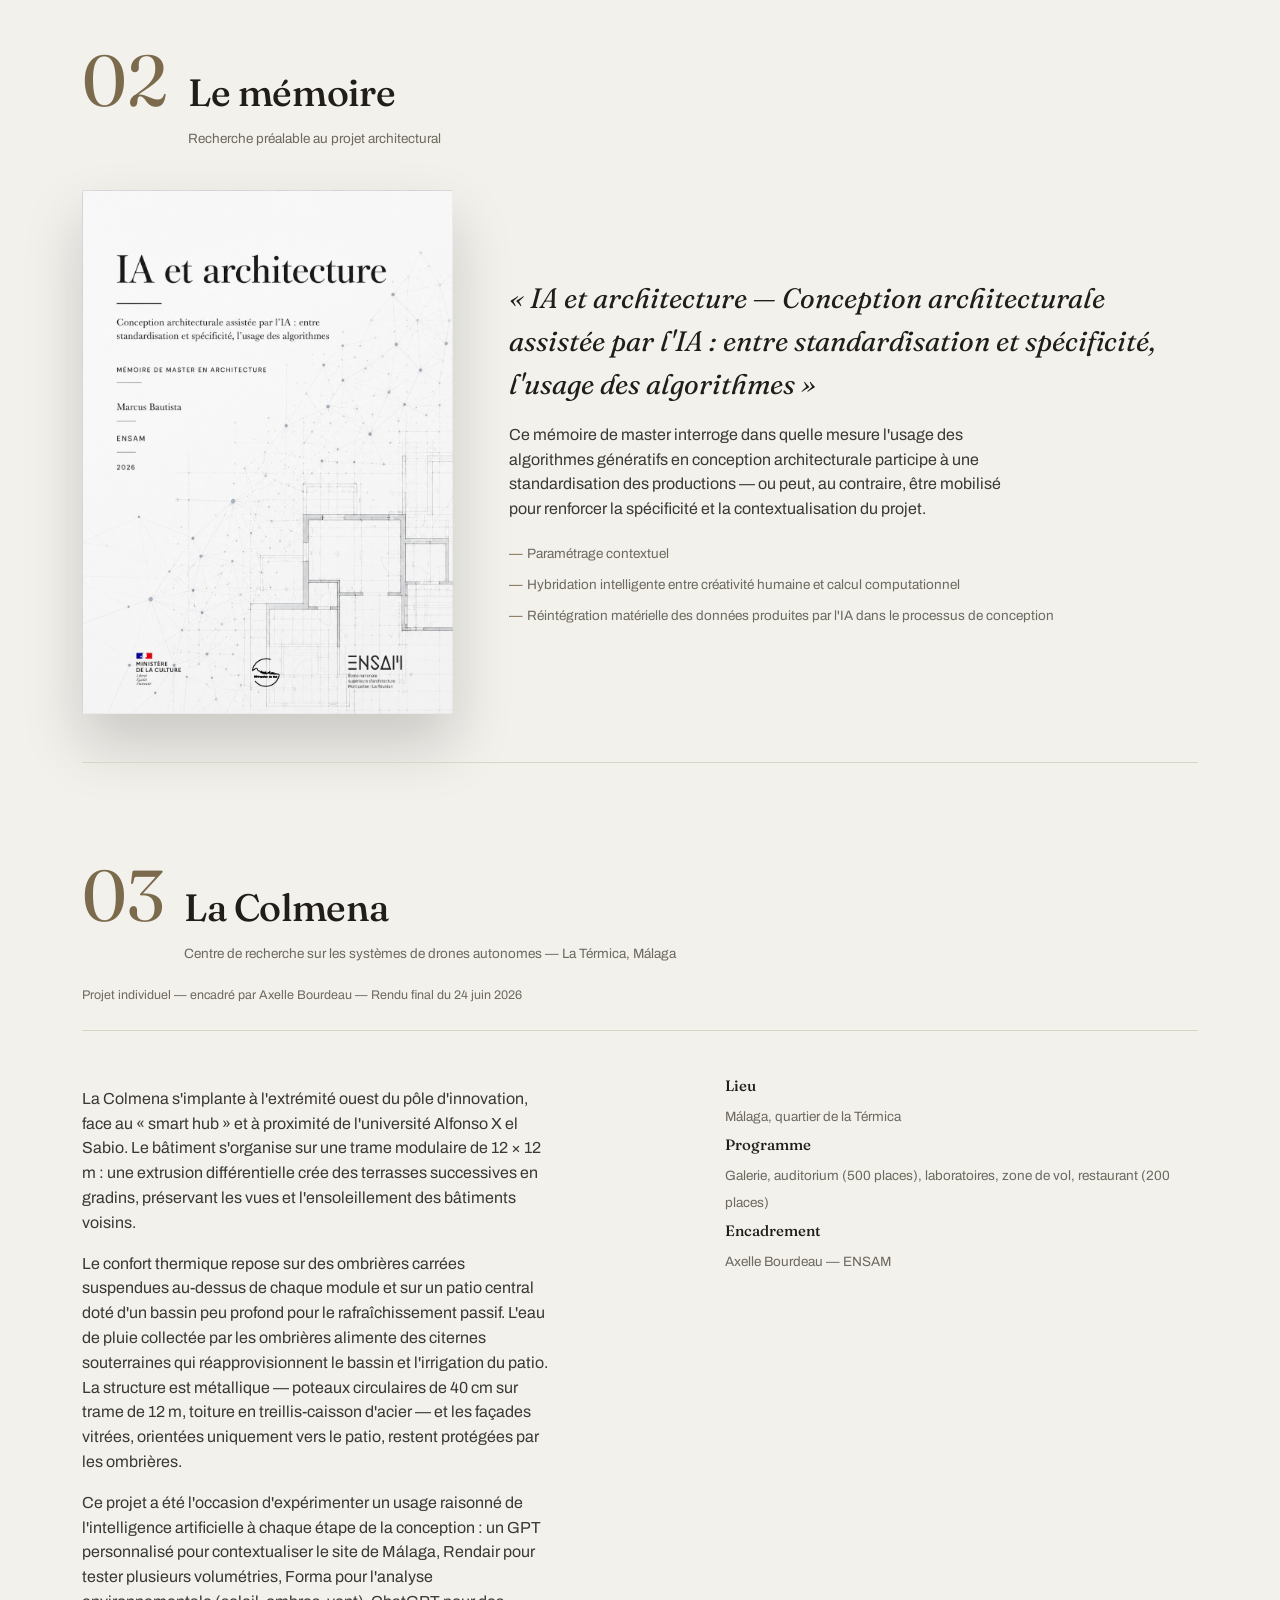
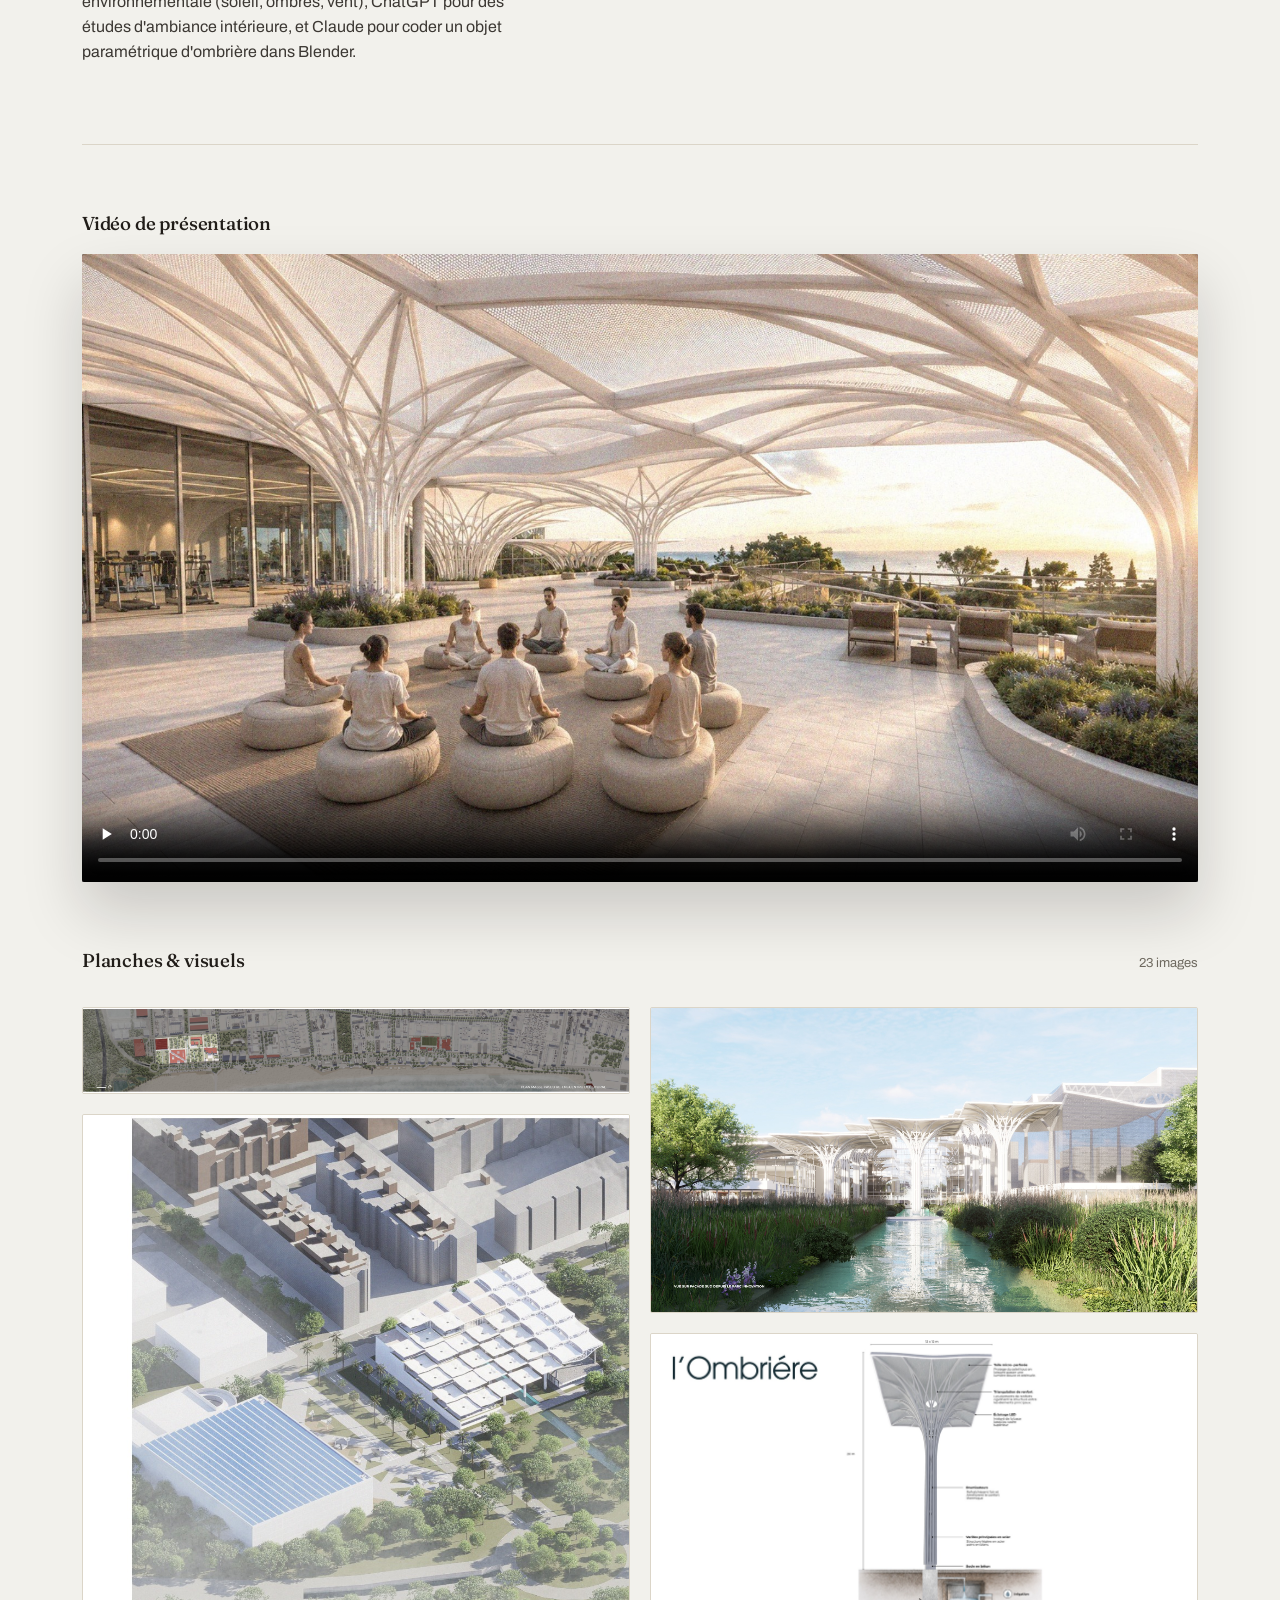
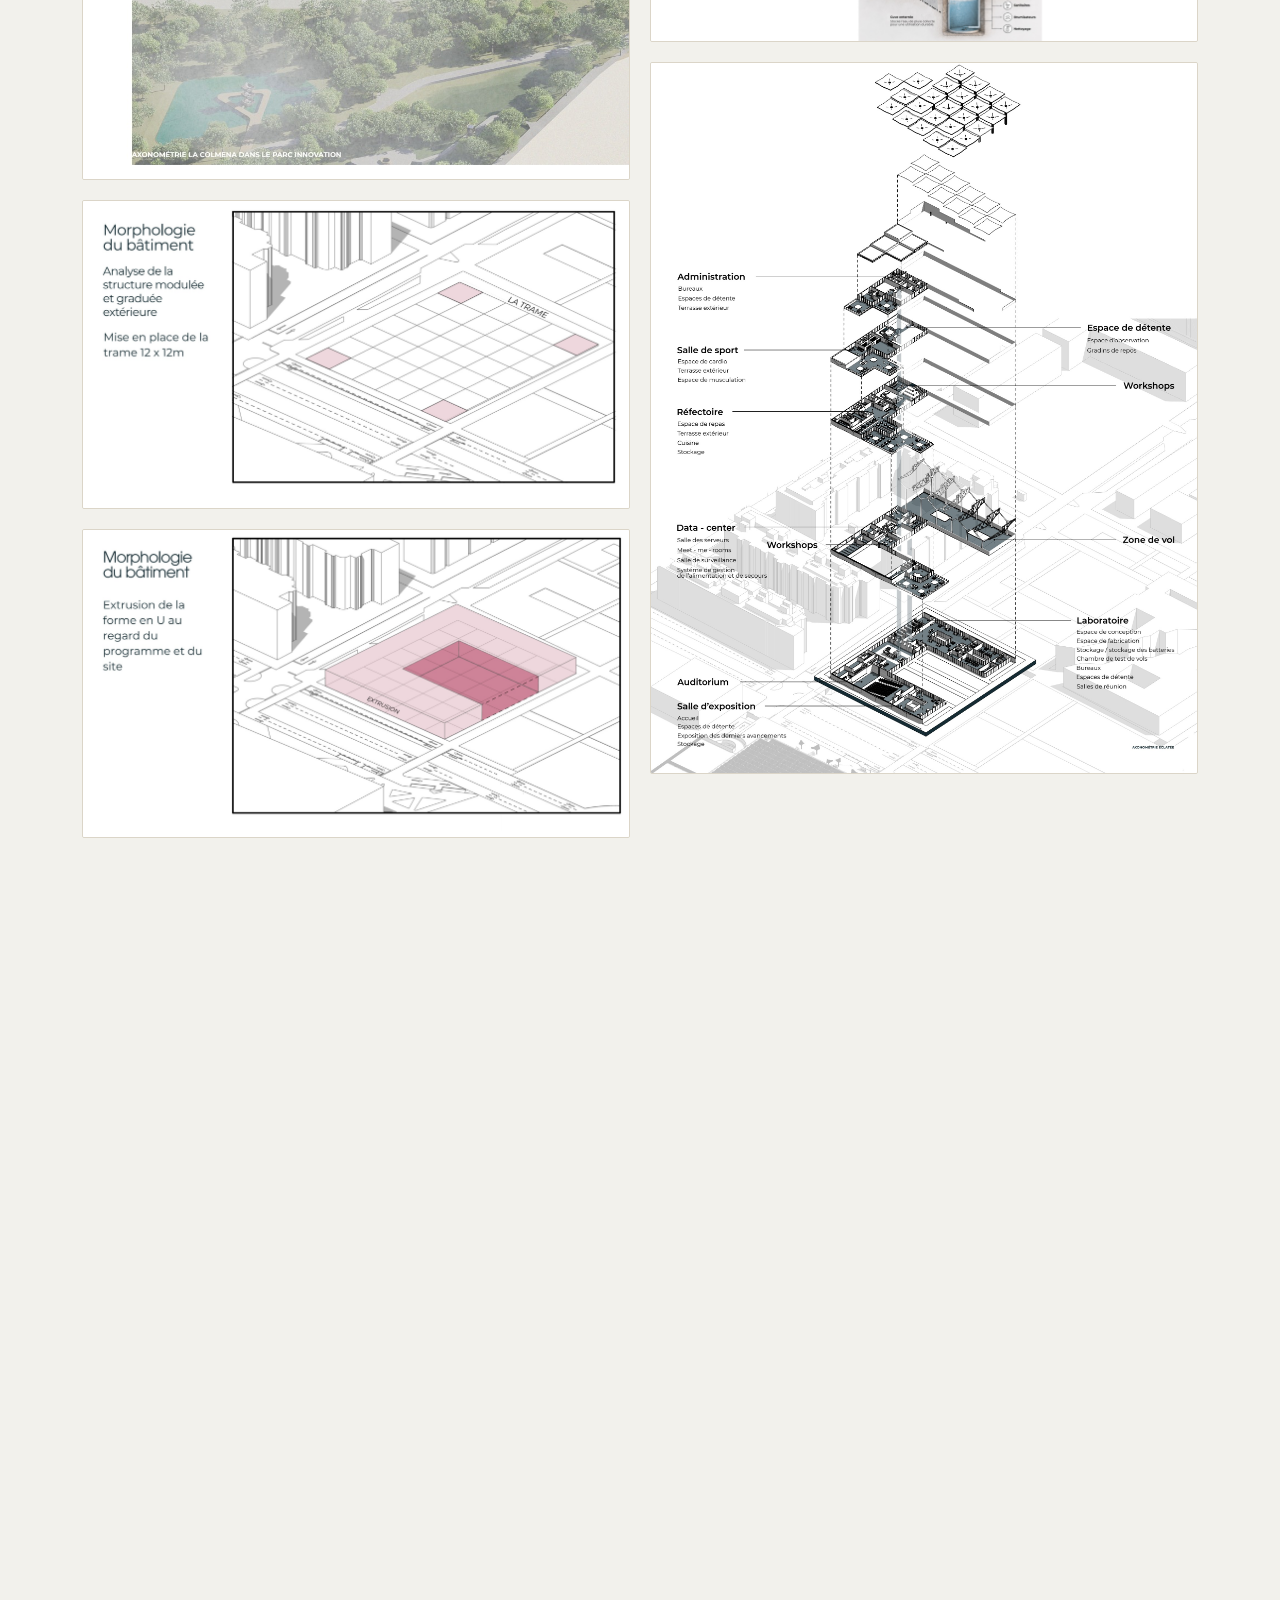
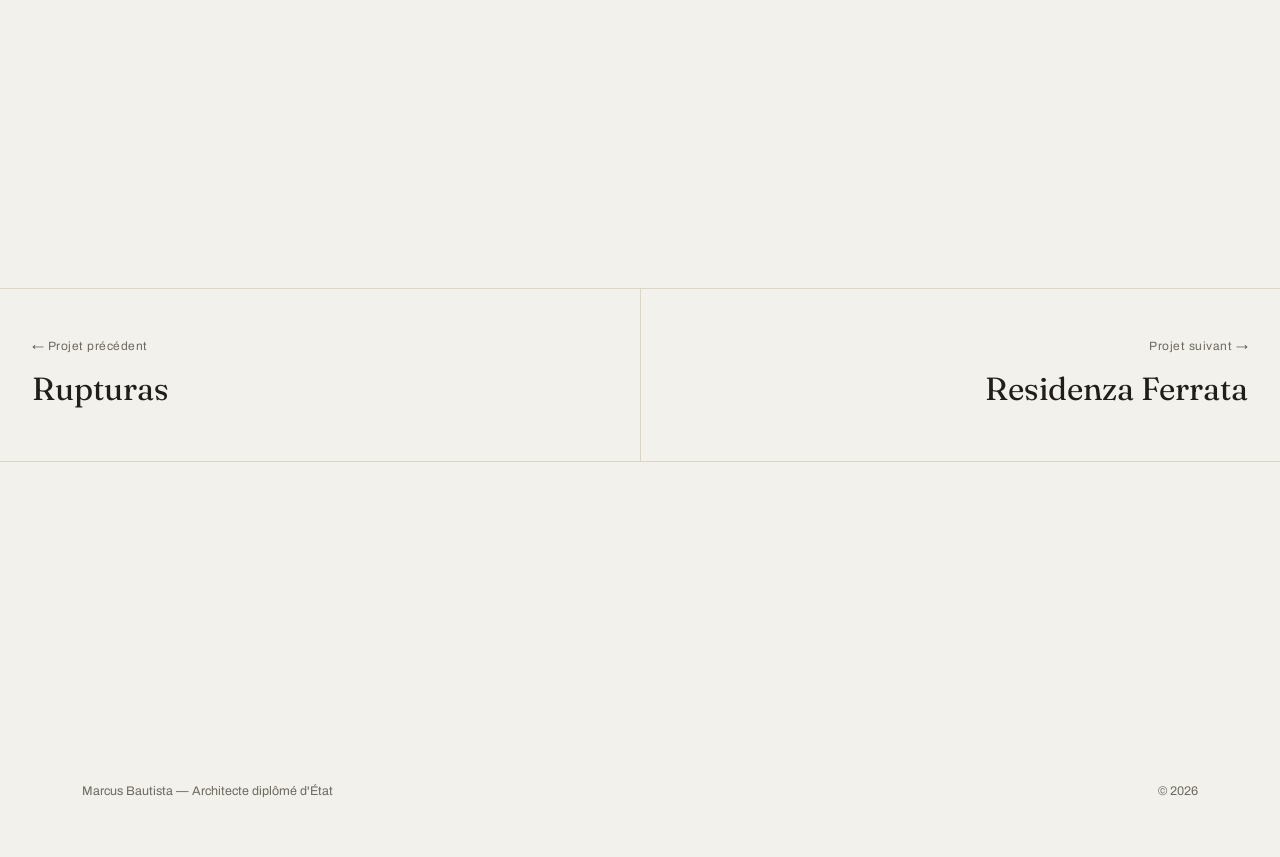
==== commit b6834cf9: "Reordonner Ferrata et Remparts, et ajouter la section memoire/IA dans l'accueil - Reordonne la liste" ====
--- a/proyectos/colmena.html
+++ b/proyectos/colmena.html
@@ -179,13 +179,13 @@
 </section>
 
 <div class="project-nav">
-  <a class="prev" href="ferrata.html">
+  <a class="prev" href="rupturas.html">
     <div class="eyebrow">&larr; <span class="fr">Projet précédent</span><span class="en">Previous project</span></div>
+    <div class="name">Rupturas</div>
+  </a>
+  <a class="next" href="ferrata.html">
+    <div class="eyebrow"><span class="fr">Projet suivant</span><span class="en">Next project</span> &rarr;</div>
     <div class="name">Residenza Ferrata</div>
-  </a>
-  <a class="next" href="habitat.html">
-    <div class="eyebrow"><span class="fr">Projet suivant</span><span class="en">Next project</span> &rarr;</div>
-    <div class="name"><span class="fr">Habitat pour cyclistes</span><span class="en">Cyclists' Habitat</span></div>
   </a>
 </div>
 
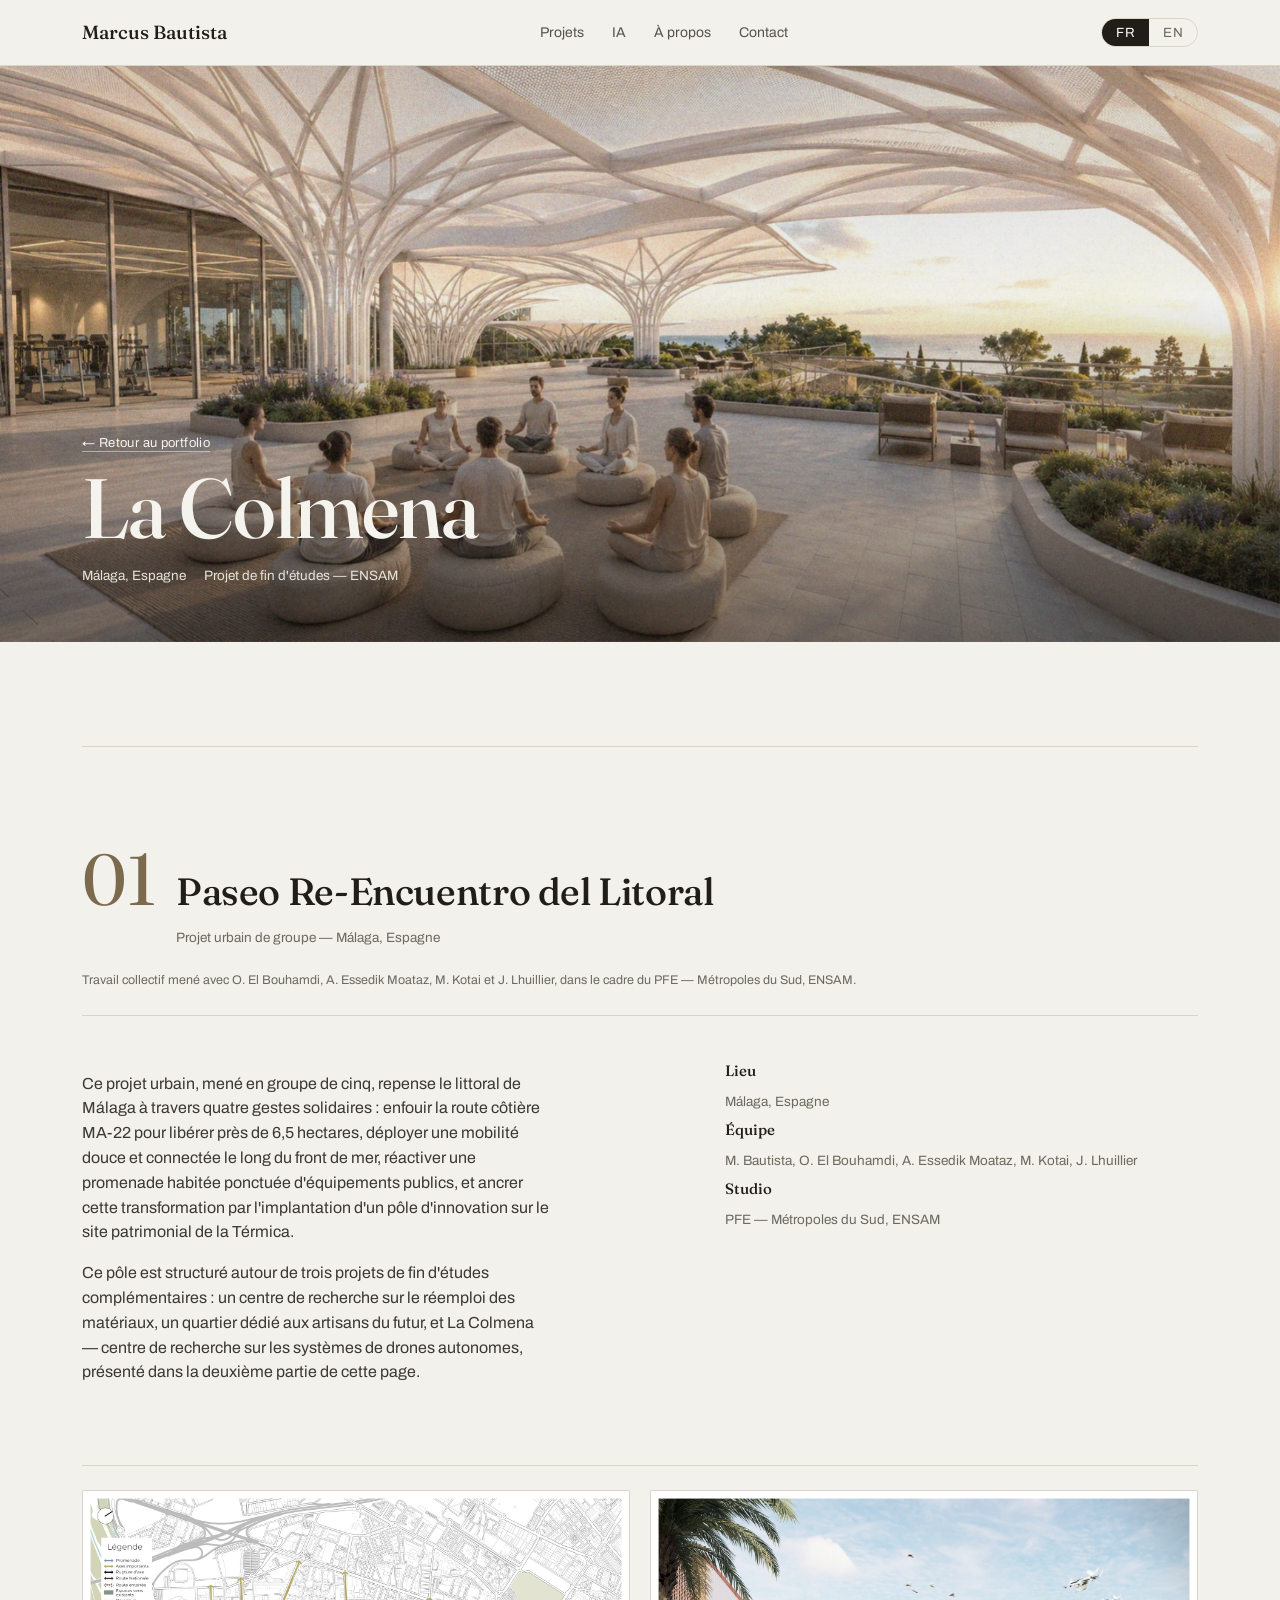
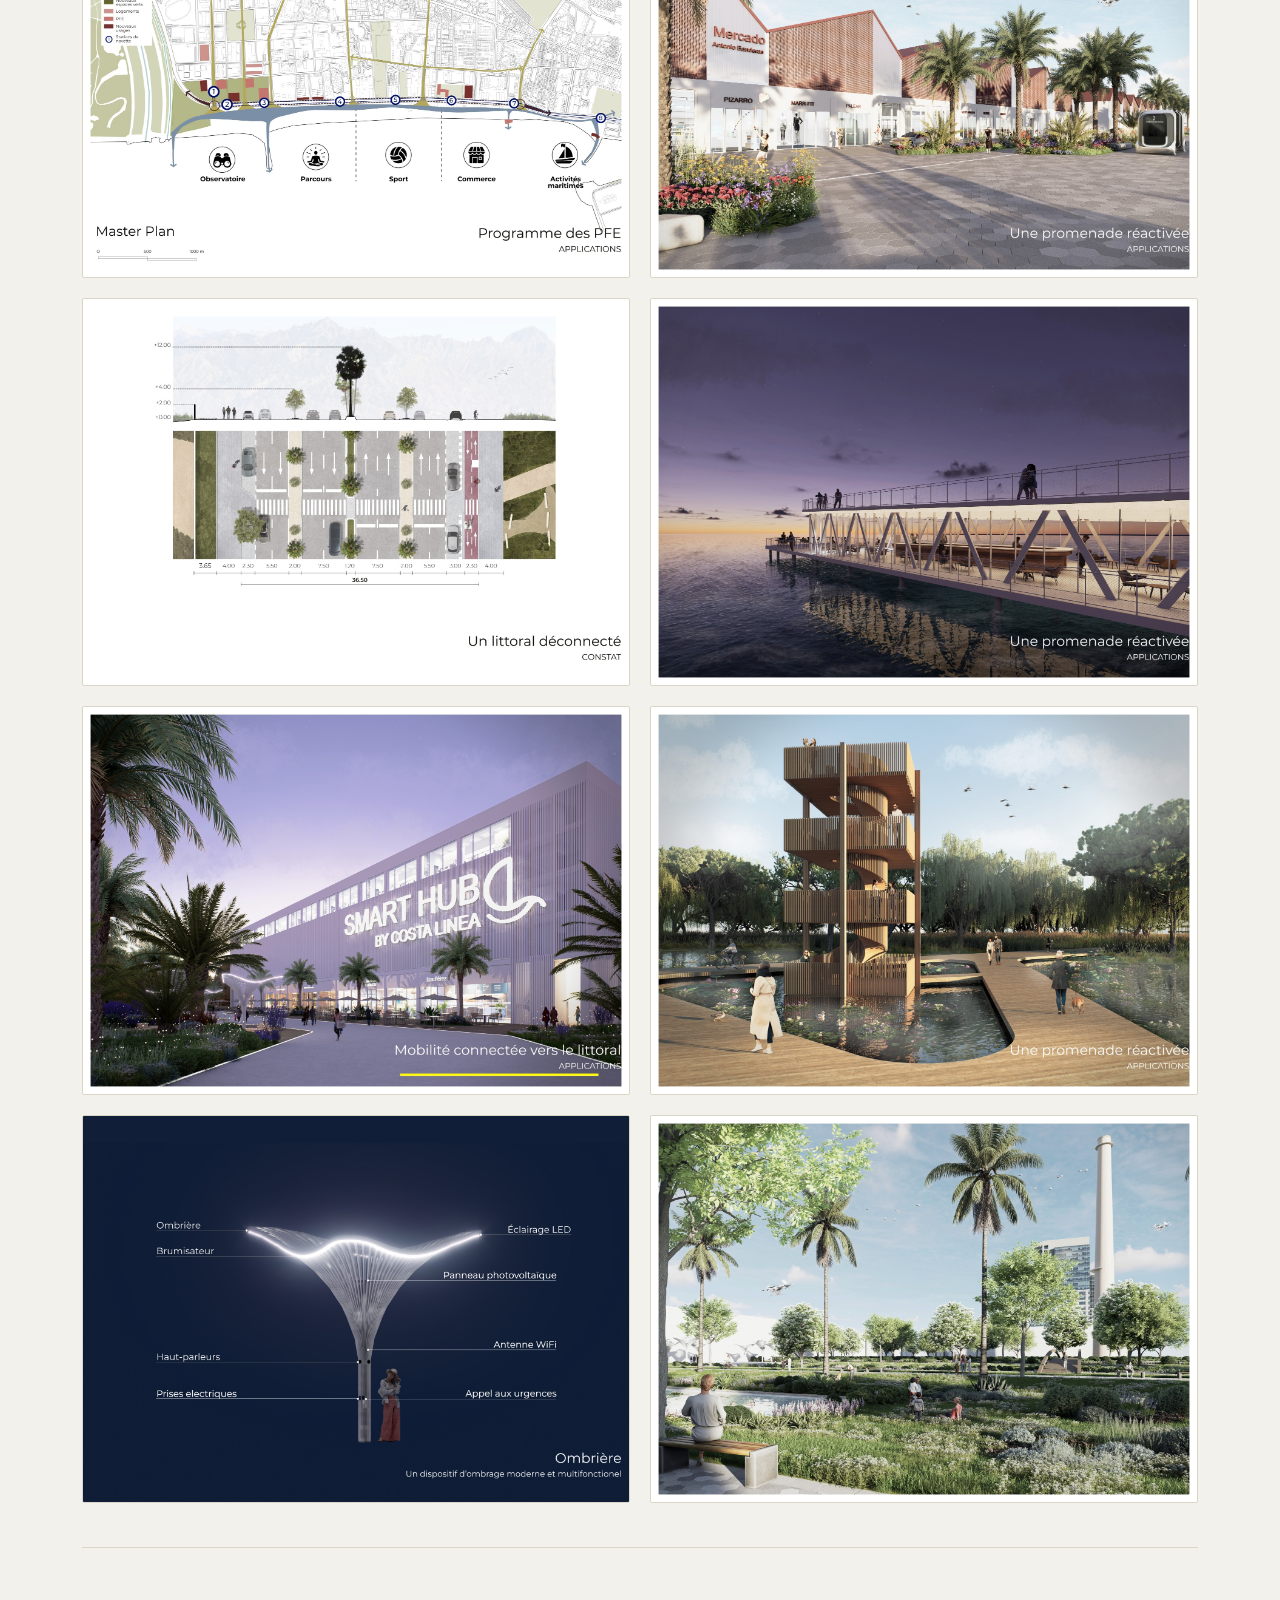
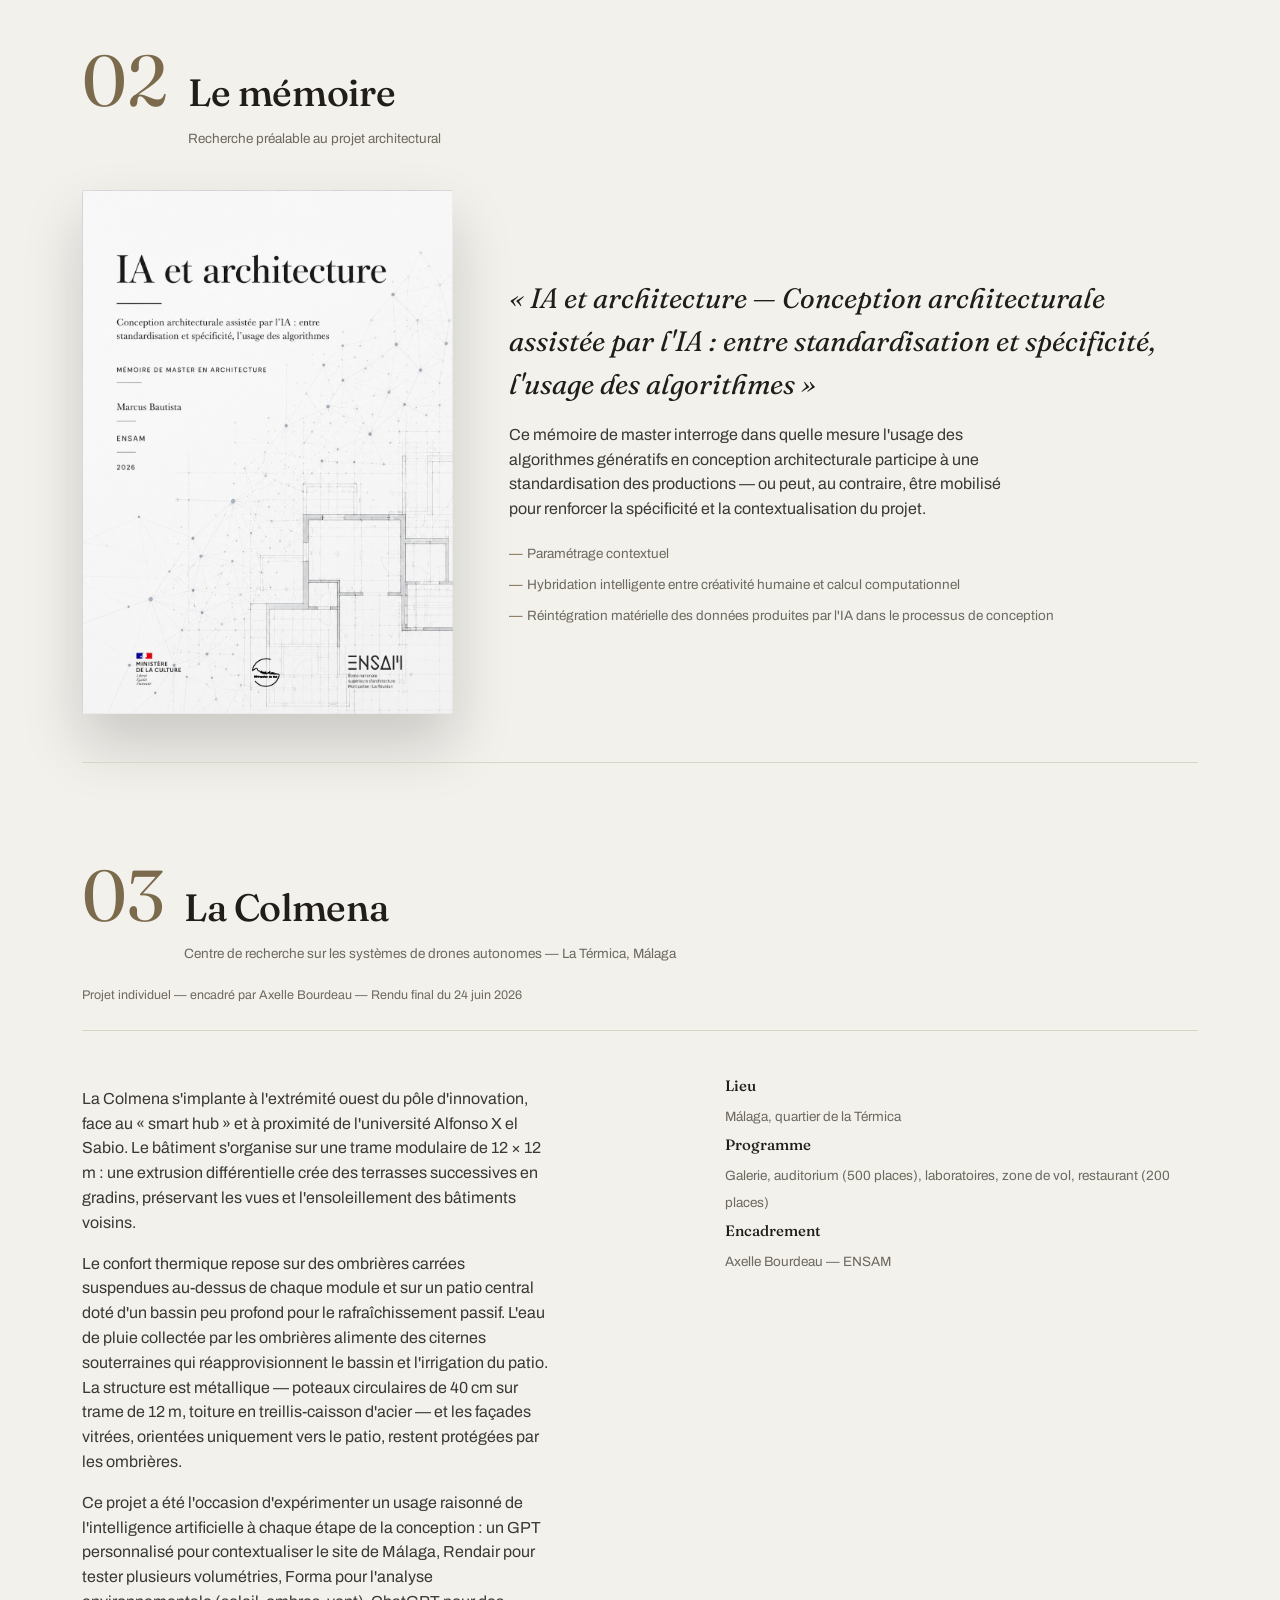
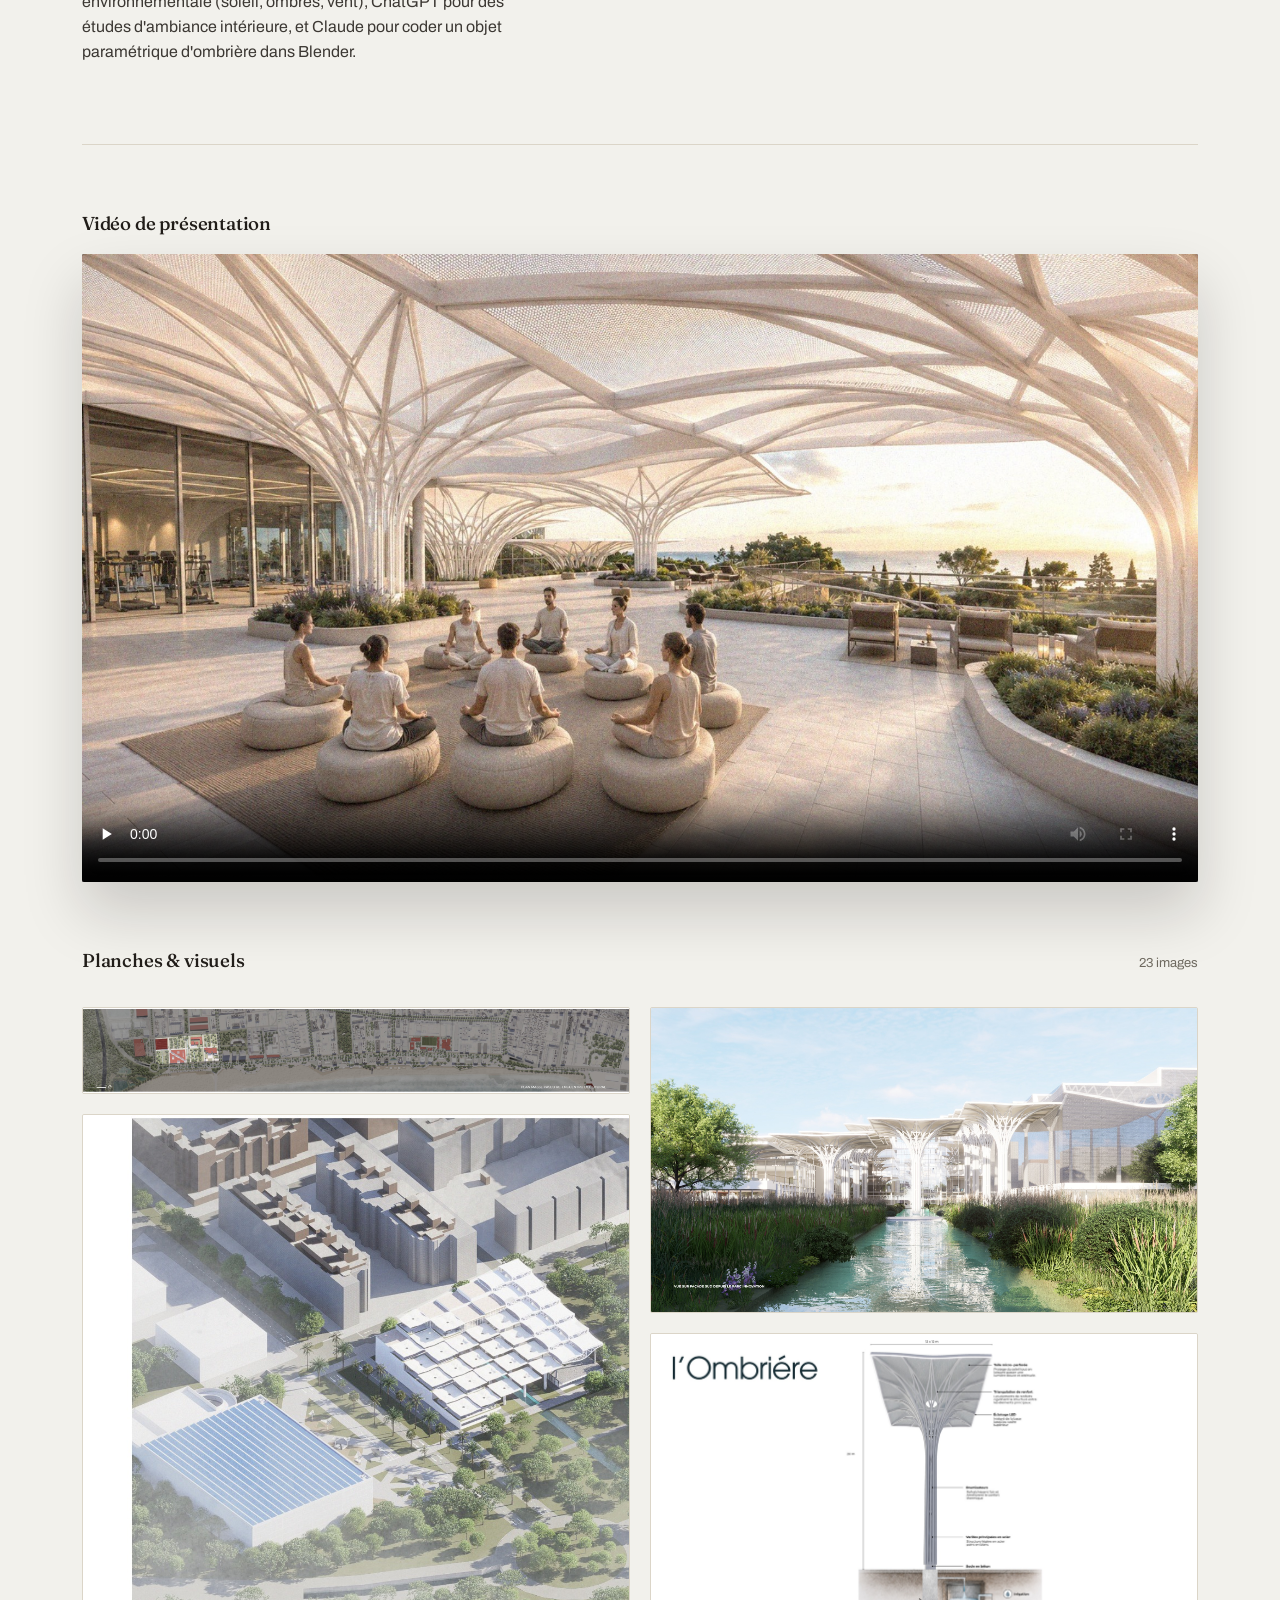
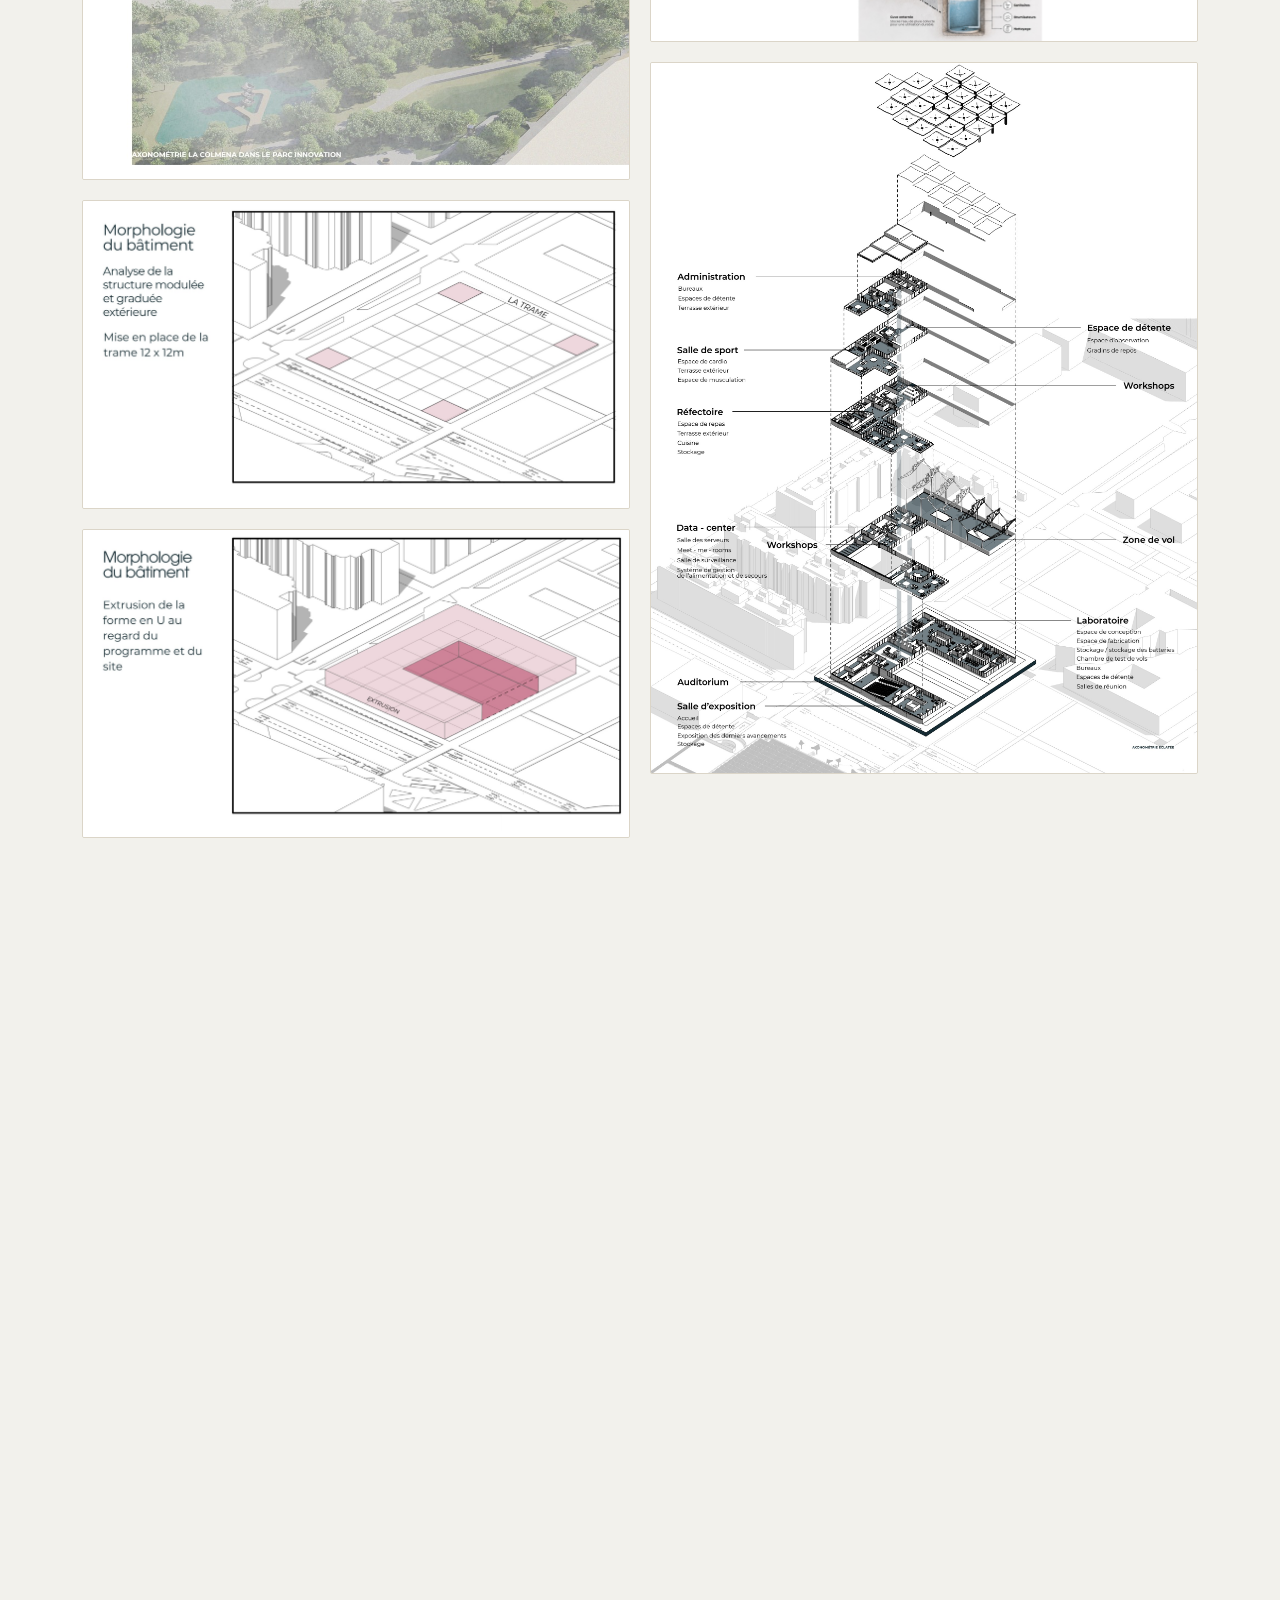
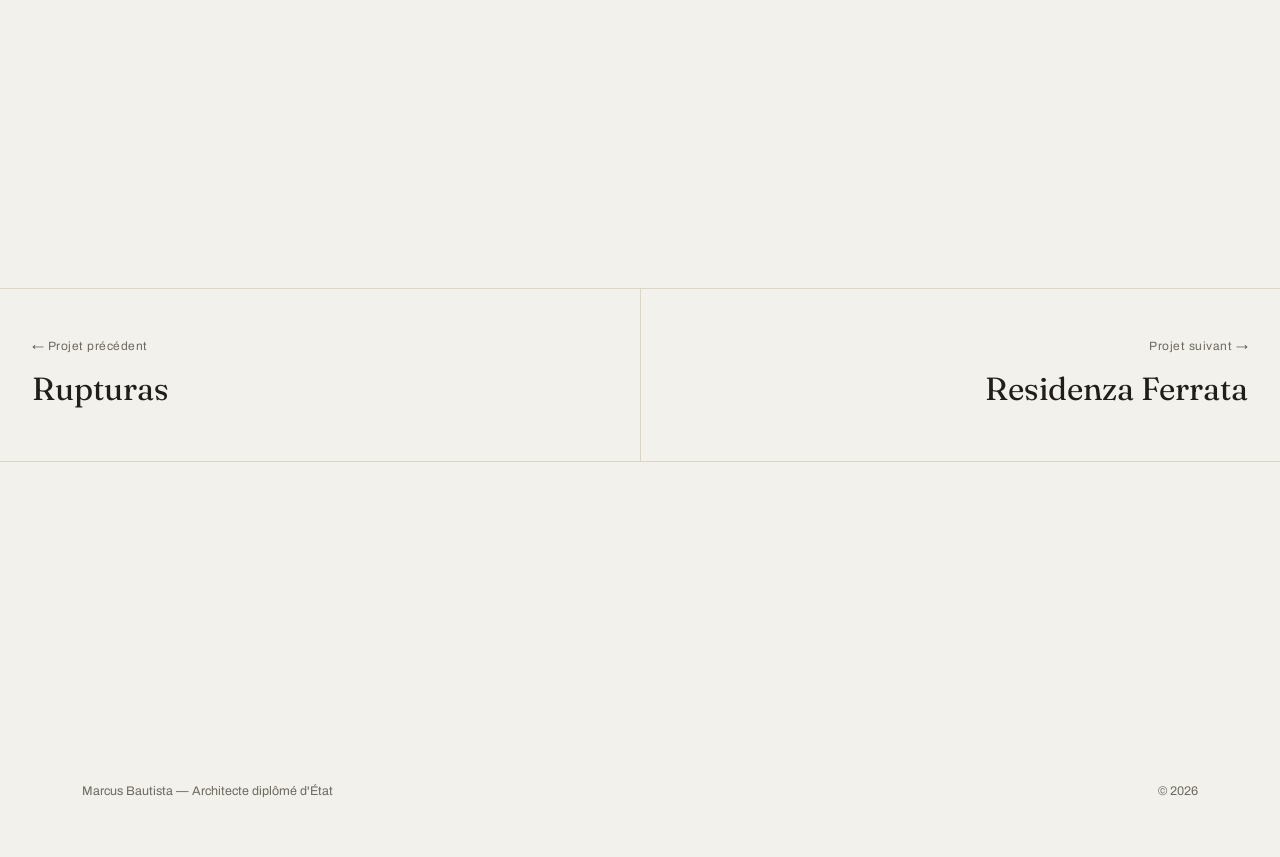
==== commit ff4d9625: "Corriger noms de l'equipe La Colmena, studio de Habitat, et galerie de Residences U - Corrige les no" ====
--- a/proyectos/colmena.html
+++ b/proyectos/colmena.html
@@ -53,8 +53,8 @@
       </div>
     </div>
     <div class="part-credit">
-      <span class="fr">Travail collectif mené avec O. El Bourahni, A. Keddar Mojataz, K. Majrioui et J. Huillier, dans le cadre du PFE — Métropoles du Sud, ENSAM.</span>
-      <span class="en">Group work carried out with O. El Bourahni, A. Keddar Mojataz, K. Majrioui and J. Huillier, as part of the PFE — Métropoles du Sud studio, ENSAM.</span>
+      <span class="fr">Travail collectif mené avec O. El Bouhamdi, A. Essedik Moataz, M. Kotai et J. Lhuillier, dans le cadre du PFE — Métropoles du Sud, ENSAM.</span>
+      <span class="en">Group work carried out with O. El Bouhamdi, A. Essedik Moataz, M. Kotai and J. Lhuillier, as part of the PFE — Métropoles du Sud studio, ENSAM.</span>
     </div>
 
     <div class="project-lead reveal">
@@ -66,7 +66,7 @@
       </div>
       <div class="facts">
       <div><strong><span class="fr">Lieu</span><span class="en">Location</span></strong>Málaga, Espagne</div>
-      <div><strong><span class="fr">Équipe</span><span class="en">Team</span></strong>M. Bautista, O. El Bourahni, A. Keddar Mojataz, K. Majrioui, J. Huillier</div>
+      <div><strong><span class="fr">Équipe</span><span class="en">Team</span></strong>M. Bautista, O. El Bouhamdi, A. Essedik Moataz, M. Kotai, J. Lhuillier</div>
       <div><strong><span class="fr">Studio</span><span class="en">Studio</span></strong><span class="fr">PFE — Métropoles du Sud, ENSAM</span><span class="en">PFE — Métropoles du Sud, ENSAM</span></div>
       </div>
     </div>
